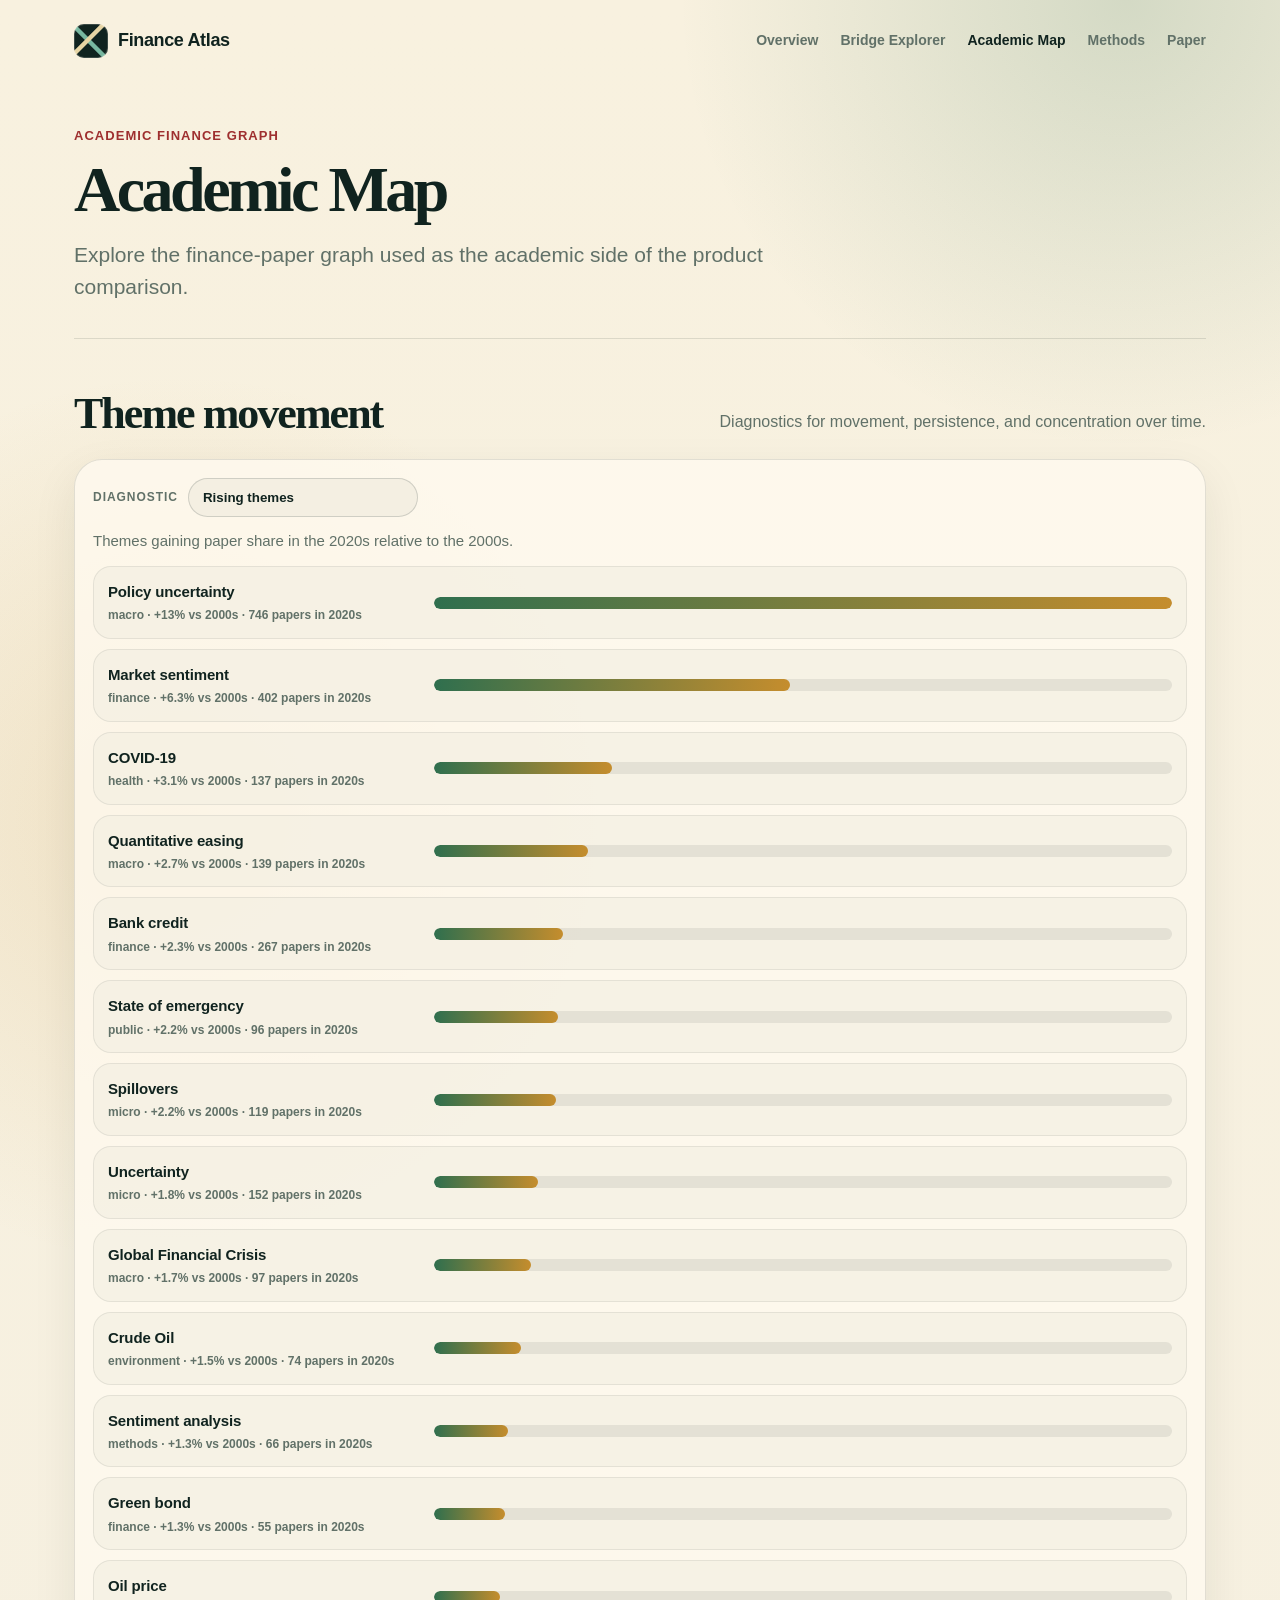
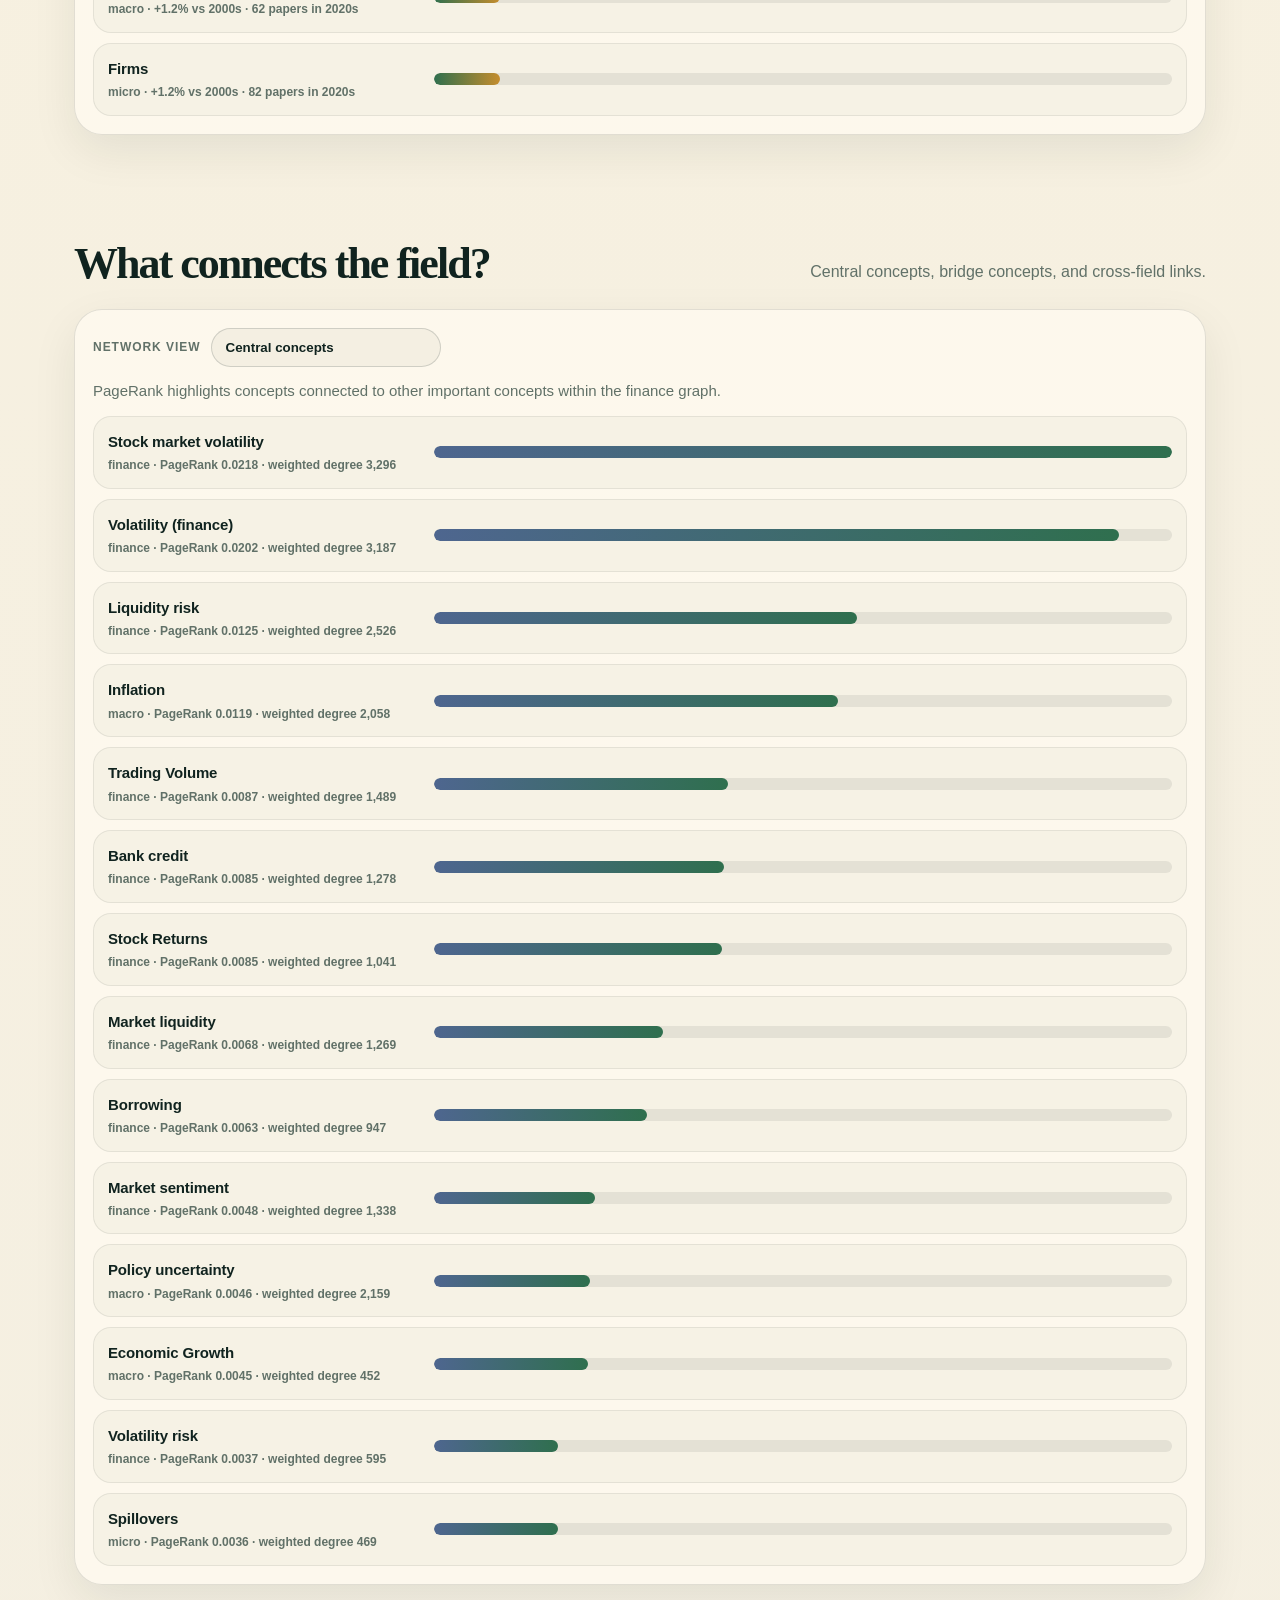
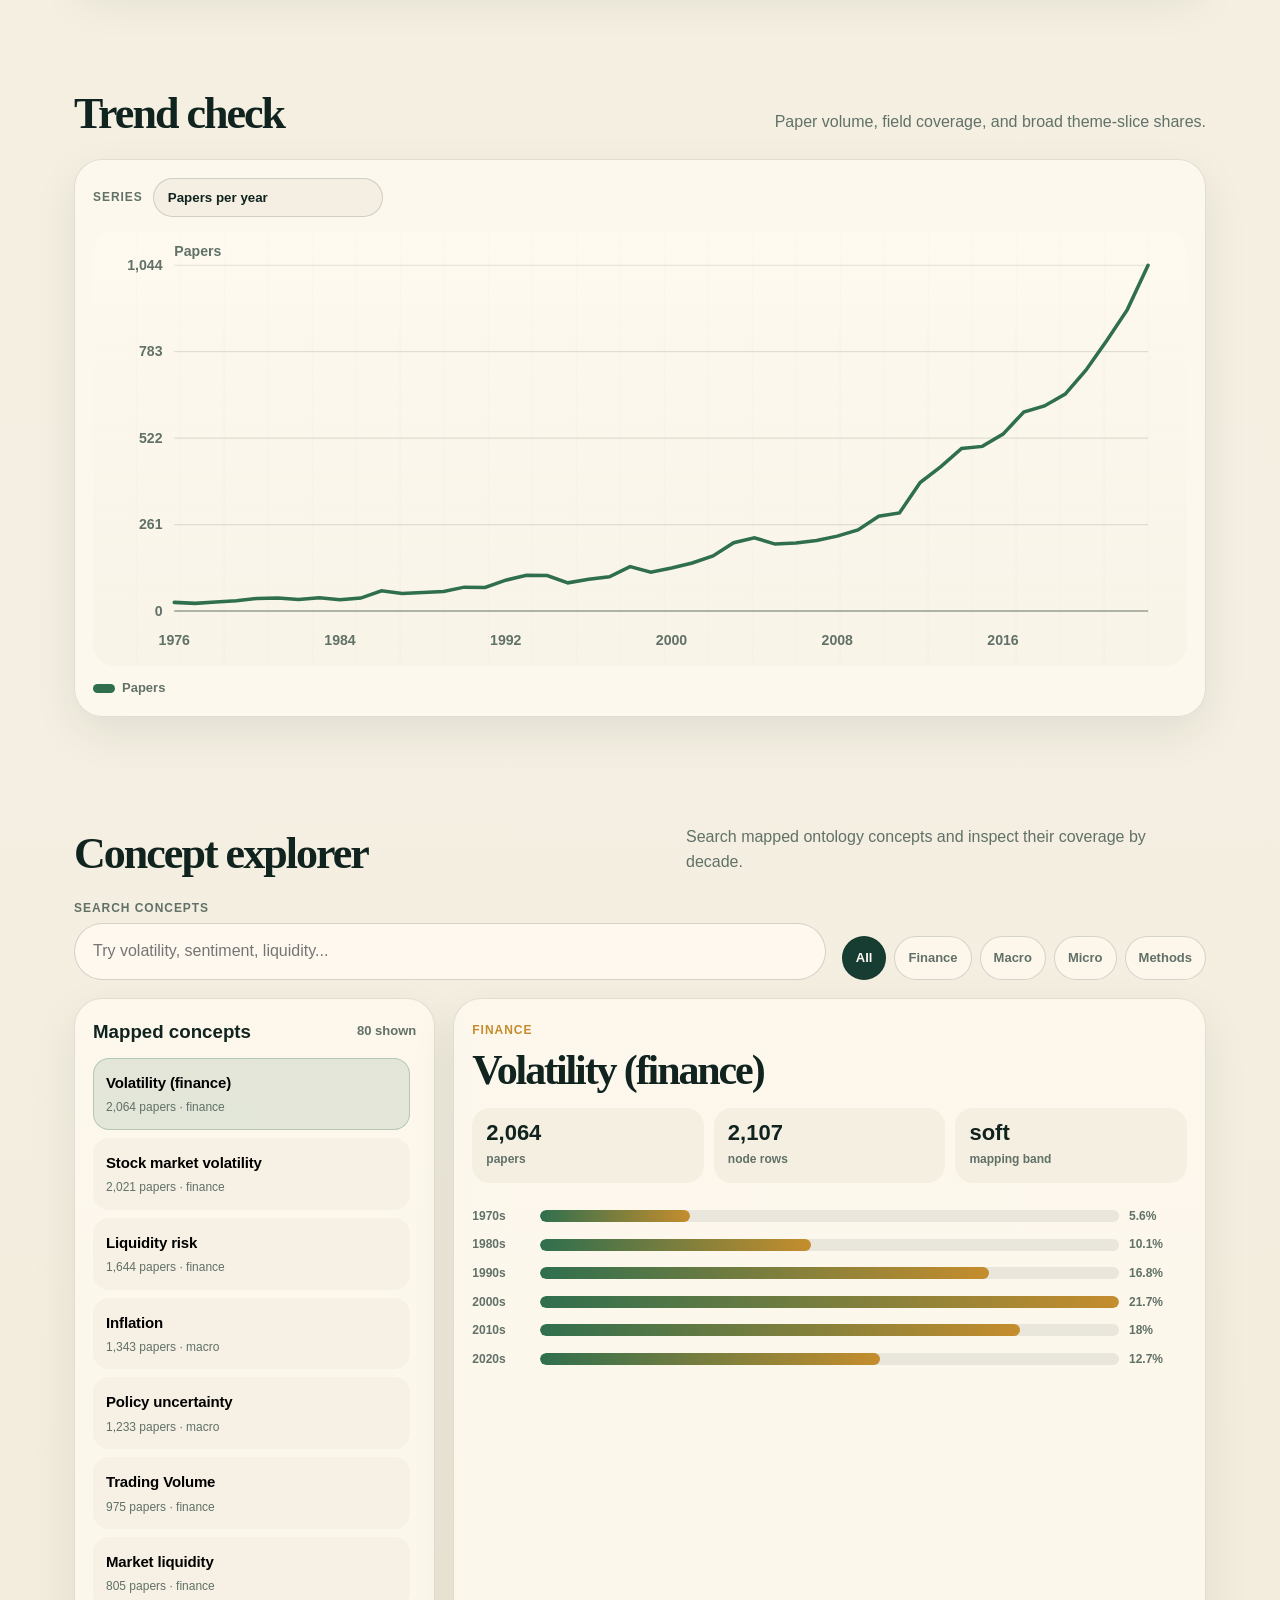
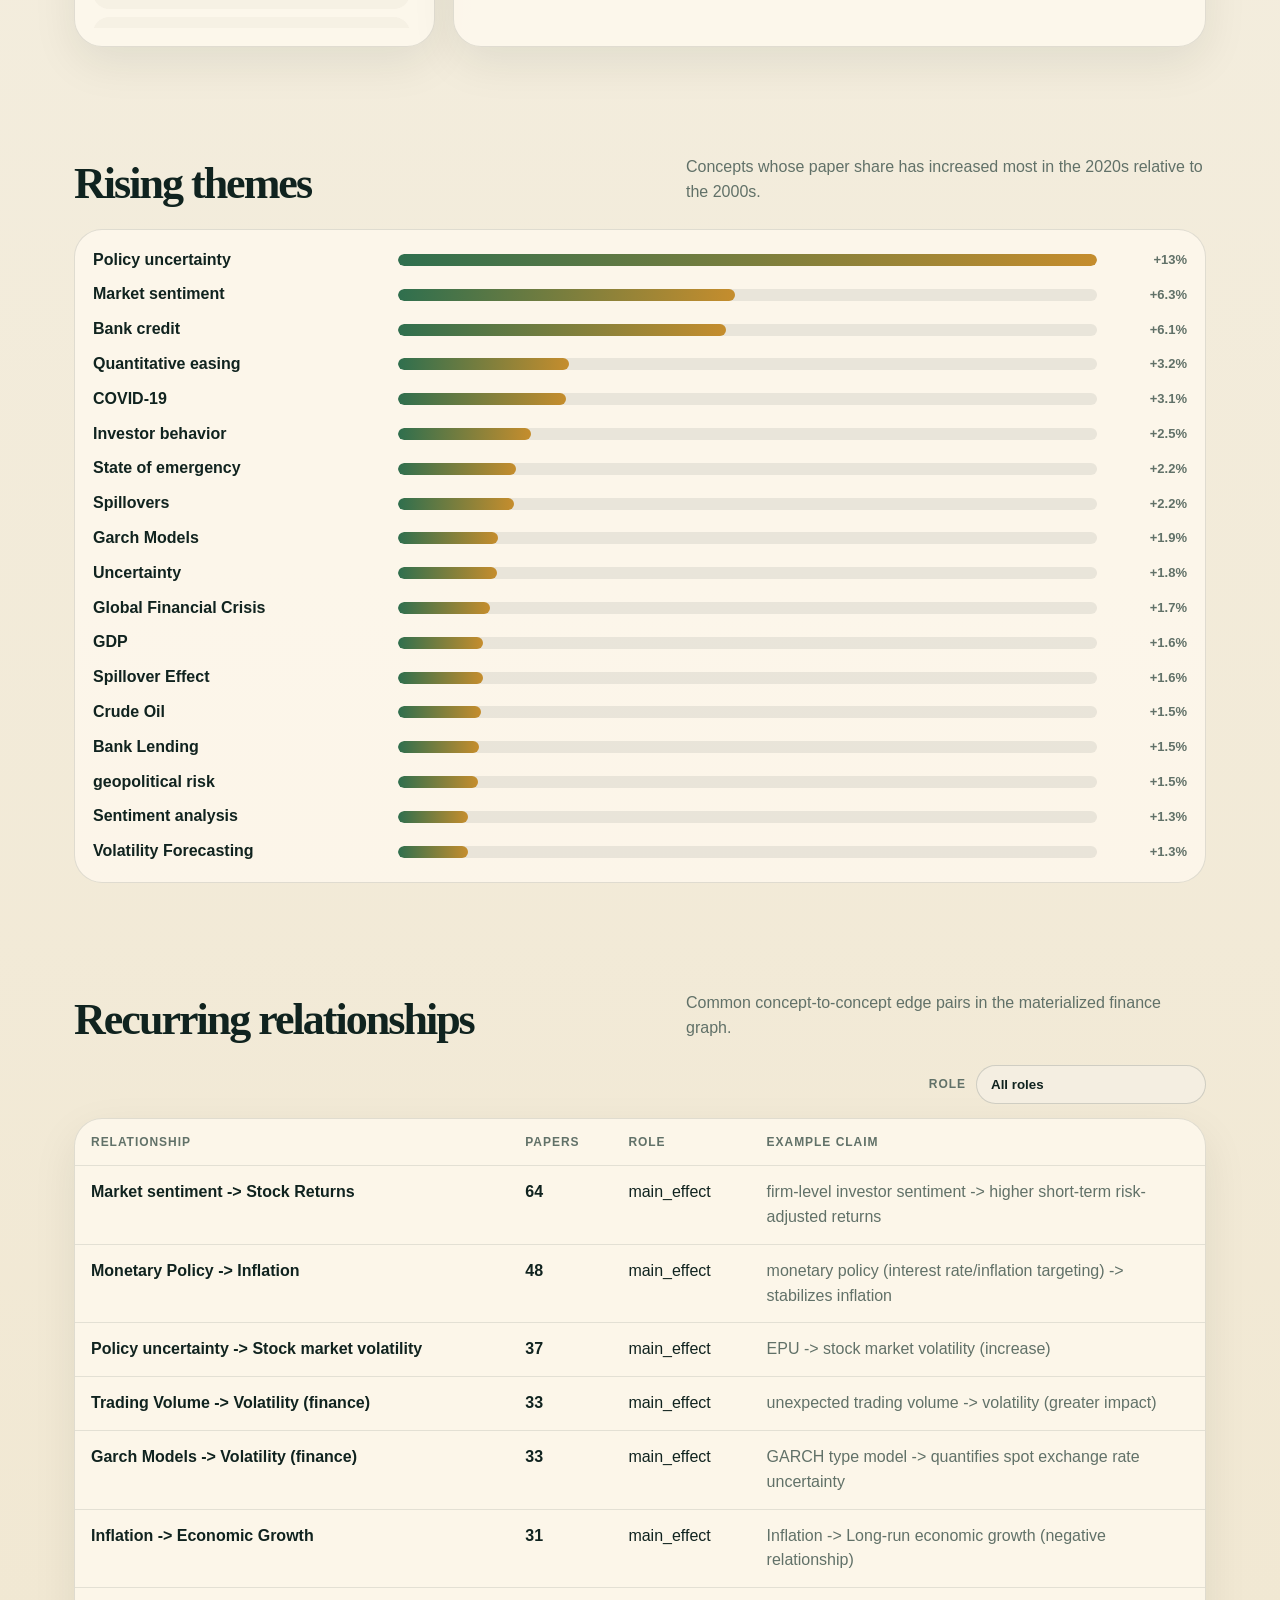
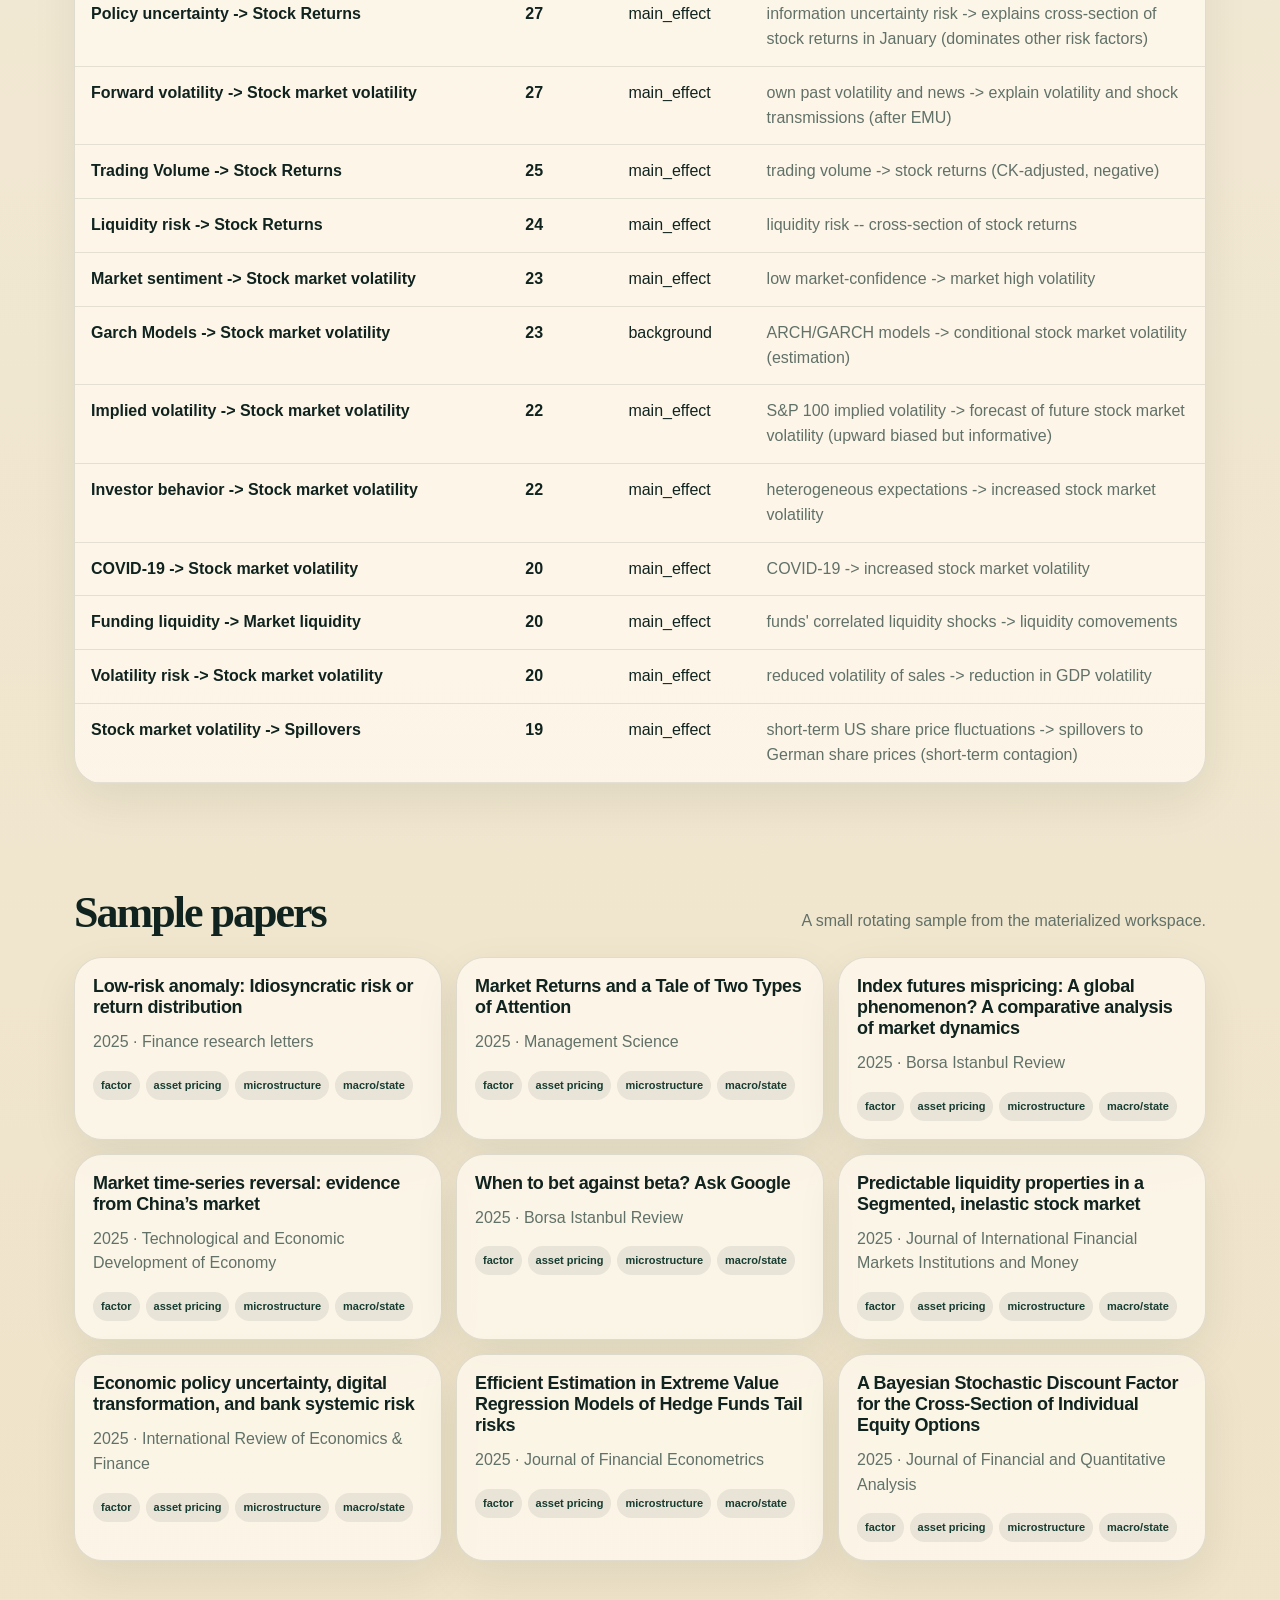
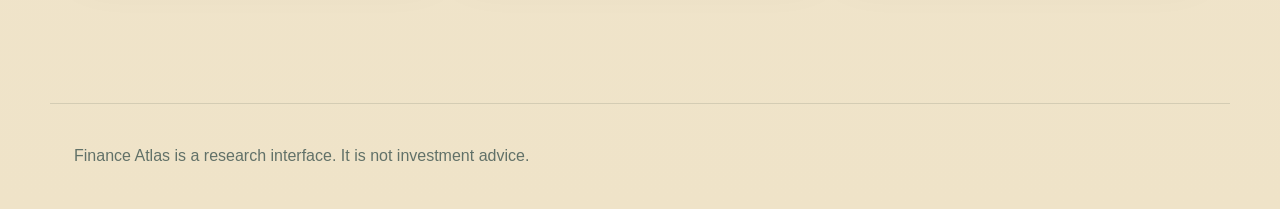
==== academic-map.html @ 6e68b905 "Split finance atlas into app pages" ====
<!doctype html>
<html lang="en">
  <head>
    <meta charset="utf-8" />
    <meta name="viewport" content="width=device-width, initial-scale=1" />
    <title>Academic Map — Finance Atlas</title>
    <meta name="description" content="Explore academic finance concepts, relationships, and time patterns." />
    <link rel="icon" href="assets/favicon.svg" type="image/svg+xml" />
    <link rel="stylesheet" href="styles.css" />
  </head>
  <body>
    <header class="site-header">
      <a class="brand" href="index.html" aria-label="Finance Atlas home">
        <span class="brand-mark" aria-hidden="true"></span>
        <span>Finance Atlas</span>
      </a>
      <nav class="top-nav" aria-label="Primary navigation">
        <a href="index.html">Overview</a>
        <a href="bridge.html">Bridge Explorer</a>
        <a class="active" href="academic-map.html">Academic Map</a>
        <a href="methods.html">Methods</a>
        <a href="paper.html">Paper</a>
      </nav>
    </header>

    <main>
      <section class="page-hero">
        <p class="draft-kicker">Academic finance graph</p>
        <h1>Academic Map</h1>
        <p>
          Explore the finance-paper graph used as the academic side of the product comparison.
        </p>
      </section>

      <section class="section" id="change" aria-labelledby="change-title">
        <div class="section-heading">
          <h2 id="change-title">Theme movement</h2>
          <p>Diagnostics for movement, persistence, and concentration over time.</p>
        </div>
        <div class="chart-card">
          <div class="chart-toolbar">
            <label for="change-view-select">Diagnostic</label>
            <select id="change-view-select">
              <option value="rising">Rising themes</option>
              <option value="falling">Fading themes</option>
              <option value="new_arrivals">New arrivals</option>
              <option value="persistent">Persistent themes</option>
              <option value="spiky">Spike-like attention</option>
            </select>
          </div>
          <div id="change-copy" class="diagnostic-copy"></div>
          <div id="change-list" class="diagnostic-list"></div>
        </div>
      </section>

      <section class="section" id="network" aria-labelledby="network-title">
        <div class="section-heading">
          <h2 id="network-title">What connects the field?</h2>
          <p>Central concepts, bridge concepts, and cross-field links.</p>
        </div>
        <div class="chart-card">
          <div class="chart-toolbar">
            <label for="network-view-select">Network view</label>
            <select id="network-view-select">
              <option value="central">Central concepts</option>
              <option value="centrality_change">Became central</option>
              <option value="centrality_fall">Lost centrality</option>
              <option value="trajectories">Centrality paths</option>
              <option value="communities">Communities</option>
              <option value="bridges">Bridge concepts</option>
              <option value="field_bridges">Cross-field links</option>
              <option value="decade">Central concepts by decade</option>
              <option value="global_core">Central in economics too</option>
              <option value="local_specialists">Finance-local specialists</option>
              <option value="credibility_audit">Map credibility audit</option>
            </select>
            <select id="network-decade-select" class="compact-select" aria-label="Choose decade">
              <option value="2020">2020s</option>
              <option value="2010">2010s</option>
              <option value="2000">2000s</option>
              <option value="1990">1990s</option>
              <option value="1980">1980s</option>
              <option value="1970">1970s</option>
            </select>
          </div>
          <div id="network-copy" class="diagnostic-copy"></div>
          <div id="network-list" class="diagnostic-list"></div>
        </div>
      </section>

      <section class="section" id="time" aria-labelledby="time-title">
        <div class="section-heading">
          <h2 id="time-title">Trend check</h2>
          <p>Paper volume, field coverage, and broad theme-slice shares.</p>
        </div>
        <div class="chart-card">
          <div class="chart-toolbar">
            <label for="time-view-select">Series</label>
            <select id="time-view-select">
              <option value="volume">Papers per year</option>
              <option value="fields">Field coverage by decade</option>
              <option value="slices">Theme-slice share by year</option>
            </select>
          </div>
          <div id="time-chart" class="time-chart" role="img" aria-label="Time series chart"></div>
          <div id="time-legend" class="time-legend"></div>
        </div>
      </section>

      <section class="section explorer" id="concepts" aria-labelledby="concepts-title">
        <div class="section-heading">
          <h2 id="concepts-title">Concept explorer</h2>
          <p>Search mapped ontology concepts and inspect their coverage by decade.</p>
        </div>
        <div class="toolbar">
          <label class="search-label" for="concept-search">Search concepts</label>
          <input id="concept-search" type="search" placeholder="Try volatility, sentiment, liquidity..." />
          <div class="chip-row" role="group" aria-label="Concept filters">
            <button class="chip active" data-field="all">All</button>
            <button class="chip" data-field="finance">Finance</button>
            <button class="chip" data-field="macro">Macro</button>
            <button class="chip" data-field="micro">Micro</button>
            <button class="chip" data-field="methods">Methods</button>
          </div>
        </div>
        <div class="split-view">
          <div class="list-panel">
            <div class="panel-title-row">
              <h3>Mapped concepts</h3>
              <span id="concept-count"></span>
            </div>
            <div class="concept-list" id="concept-list"></div>
          </div>
          <div class="detail-panel" id="concept-detail"></div>
        </div>
      </section>

      <section class="section" aria-labelledby="rising-title">
        <div class="section-heading">
          <h2 id="rising-title">Rising themes</h2>
          <p>Concepts whose paper share has increased most in the 2020s relative to the 2000s.</p>
        </div>
        <div class="bar-list" id="rising-list"></div>
      </section>

      <section class="section" id="relationships" aria-labelledby="relationships-title">
        <div class="section-heading">
          <h2 id="relationships-title">Recurring relationships</h2>
          <p>Common concept-to-concept edge pairs in the materialized finance graph.</p>
        </div>
        <div class="chart-toolbar relationship-toolbar">
          <label for="edge-role-select">Role</label>
          <select id="edge-role-select">
            <option value="all">All roles</option>
          </select>
        </div>
        <div class="edge-table-wrap">
          <table class="edge-table">
            <thead>
              <tr>
                <th>Relationship</th>
                <th>Papers</th>
                <th>Role</th>
                <th>Example claim</th>
              </tr>
            </thead>
            <tbody id="edge-table-body"></tbody>
          </table>
        </div>
      </section>

      <section class="section" id="papers" aria-labelledby="papers-title">
        <div class="section-heading">
          <h2 id="papers-title">Sample papers</h2>
          <p>A small rotating sample from the materialized workspace.</p>
        </div>
        <div class="paper-grid" id="paper-grid"></div>
      </section>
    </main>

    <footer class="site-footer">
      <p>Finance Atlas is a research interface. It is not investment advice.</p>
    </footer>
    <script src="app.js" type="module"></script>
  </body>
</html>
---- styles.css ----
:root {
  color-scheme: light;
  --ink: #10231f;
  --muted: #617168;
  --paper: #f4efe2;
  --paper-deep: #e7dcc3;
  --line: #d7cbae;
  --green: #2f6f4e;
  --green-dark: #173c31;
  --blue: #4e668f;
  --gold: #c58d2d;
  --cream: #fffaf0;
  --shadow: 0 22px 70px rgba(16, 35, 31, 0.13);
}

* {
  box-sizing: border-box;
}

html {
  scroll-behavior: smooth;
}

body {
  margin: 0;
  background:
    radial-gradient(circle at 14% 10%, rgba(197, 141, 45, 0.16), transparent 28rem),
    radial-gradient(circle at 88% 0%, rgba(47, 111, 78, 0.18), transparent 28rem),
    linear-gradient(180deg, #f8f1df 0%, #f4efe2 48%, #efe3c8 100%);
  color: var(--ink);
  font-family: "Avenir Next", "Gill Sans", "Trebuchet MS", sans-serif;
  line-height: 1.55;
}

a {
  color: inherit;
  text-decoration: none;
}

button,
input {
  font: inherit;
}

body.modal-open {
  overflow: hidden;
}

.site-header {
  align-items: center;
  display: flex;
  justify-content: space-between;
  margin: 0 auto;
  max-width: 1180px;
  padding: 24px 24px 10px;
}

.brand {
  align-items: center;
  display: inline-flex;
  font-size: 18px;
  font-weight: 800;
  gap: 10px;
  letter-spacing: -0.02em;
}

.brand-mark {
  background:
    linear-gradient(135deg, transparent 39%, #e6d4a3 40% 48%, transparent 49%),
    linear-gradient(45deg, transparent 42%, #77b7a0 43% 51%, transparent 52%),
    #10231f;
  border-radius: 10px;
  box-shadow: inset 0 0 0 1px rgba(255, 250, 240, 0.18);
  display: inline-block;
  height: 34px;
  width: 34px;
}

.top-nav {
  align-items: center;
  display: flex;
  gap: 22px;
  color: var(--muted);
  font-size: 14px;
  font-weight: 700;
}

.top-nav a:hover {
  color: var(--ink);
}

.top-nav a.active {
  color: var(--ink);
}

.term {
  border-bottom: 1px dotted rgba(23, 60, 49, 0.52);
  cursor: help;
  position: relative;
  text-decoration: none;
}

.term::after {
  background: #10231f;
  border: 1px solid rgba(255, 250, 240, 0.18);
  border-radius: 12px;
  box-shadow: 0 14px 35px rgba(16, 35, 31, 0.22);
  color: var(--cream);
  content: attr(data-tip);
  font-size: 12px;
  font-weight: 600;
  left: 0;
  letter-spacing: 0;
  line-height: 1.35;
  opacity: 0;
  padding: 10px 12px;
  pointer-events: none;
  position: absolute;
  text-transform: none;
  top: calc(100% + 8px);
  transform: translateY(-3px);
  transition: opacity 140ms ease, transform 140ms ease;
  width: min(280px, 72vw);
  z-index: 20;
}

.term:hover::after,
.term:focus::after {
  opacity: 1;
  transform: translateY(0);
}

main {
  margin: 0 auto;
  max-width: 1180px;
  padding: 0 24px 64px;
}

.hero {
  align-items: stretch;
  display: grid;
  gap: 34px;
  grid-template-columns: minmax(0, 1.04fr) minmax(360px, 0.72fr);
  padding: 58px 0 46px;
}

.compact-hero {
  padding-bottom: 34px;
}

.page-hero {
  border-bottom: 1px solid rgba(16, 35, 31, 0.12);
  padding: 58px 0 34px;
}

.page-hero h1 {
  font-family: "Iowan Old Style", "Palatino Linotype", Georgia, serif;
  font-size: clamp(38px, 5.2vw, 64px);
  letter-spacing: -0.055em;
  line-height: 0.95;
  margin: 0;
}

.page-hero p:not(.draft-kicker) {
  color: var(--muted);
  font-size: clamp(17px, 1.8vw, 21px);
  margin: 18px 0 0;
  max-width: 760px;
}

.hero-copy h1 {
  font-family: "Iowan Old Style", "Palatino Linotype", Georgia, serif;
  font-size: clamp(40px, 6.2vw, 76px);
  font-weight: 700;
  letter-spacing: -0.062em;
  line-height: 0.94;
  margin: 0;
  max-width: 680px;
}

.draft-kicker {
  color: #9e2f2f !important;
  font-size: 13px !important;
  font-weight: 900;
  letter-spacing: 0.08em;
  margin: 0 0 14px !important;
  text-transform: uppercase;
}

.hero-copy p {
  color: var(--muted);
  font-size: clamp(18px, 2vw, 22px);
  max-width: 720px;
}

.hero-actions {
  display: flex;
  flex-wrap: wrap;
  gap: 12px;
  margin-top: 30px;
}

.button {
  border-radius: 999px;
  display: inline-flex;
  font-weight: 800;
  justify-content: center;
  padding: 13px 18px;
}

.button.primary {
  background: var(--ink);
  color: var(--cream);
}

.button.secondary {
  border: 1px solid rgba(16, 35, 31, 0.2);
  color: var(--green-dark);
}

.hero-panel {
  background:
    linear-gradient(140deg, rgba(255, 250, 240, 0.82), rgba(231, 220, 195, 0.72)),
    repeating-linear-gradient(90deg, transparent 0 30px, rgba(16, 35, 31, 0.045) 31px 32px);
  border: 1px solid rgba(16, 35, 31, 0.13);
  border-radius: 34px;
  box-shadow: var(--shadow);
  overflow: hidden;
  padding: 26px;
  position: relative;
}

.signal-line {
  background:
    linear-gradient(90deg, transparent, rgba(47, 111, 78, 0.22), transparent),
    linear-gradient(135deg, transparent 22%, rgba(47, 111, 78, 0.9) 23% 25%, transparent 26% 38%, rgba(197, 141, 45, 0.9) 39% 41%, transparent 42%);
  border-radius: 22px;
  height: 180px;
  margin-bottom: 22px;
}

.metric-grid {
  display: grid;
  gap: 12px;
  grid-template-columns: repeat(2, minmax(0, 1fr));
}

.metric {
  background: rgba(255, 250, 240, 0.86);
  border: 1px solid rgba(16, 35, 31, 0.1);
  border-radius: 20px;
  padding: 18px;
}

.metric strong {
  display: block;
  font-family: "Iowan Old Style", "Palatino Linotype", Georgia, serif;
  font-size: 36px;
  letter-spacing: -0.045em;
  line-height: 1;
}

.metric span {
  color: var(--muted);
  display: block;
  font-size: 12px;
  font-weight: 800;
  margin-top: 8px;
  text-transform: uppercase;
}

.section {
  padding: 54px 0;
}

.orientation-strip {
  background: rgba(255, 250, 240, 0.7);
  border: 1px solid rgba(16, 35, 31, 0.12);
  border-radius: 28px;
  box-shadow: 0 16px 45px rgba(16, 35, 31, 0.06);
  display: grid;
  gap: 14px;
  grid-template-columns: repeat(3, minmax(0, 1fr));
  margin: 0 0 28px;
  padding: 18px;
}

.orientation-strip article {
  background: rgba(244, 239, 226, 0.62);
  border: 1px solid rgba(16, 35, 31, 0.08);
  border-radius: 20px;
  padding: 16px;
}

.orientation-strip strong {
  color: var(--green-dark);
  display: block;
  font-size: 12px;
  font-weight: 900;
  letter-spacing: 0.08em;
  margin-bottom: 8px;
  text-transform: uppercase;
}

.orientation-strip p {
  color: var(--muted);
  font-size: 14px;
  margin: 0;
}

.section-heading {
  align-items: end;
  display: flex;
  gap: 24px;
  justify-content: space-between;
  margin-bottom: 24px;
}

.section-heading h2 {
  font-family: "Iowan Old Style", "Palatino Linotype", Georgia, serif;
  font-size: clamp(30px, 4vw, 44px);
  letter-spacing: -0.045em;
  line-height: 0.95;
  margin: 0;
}

.section-heading p {
  color: var(--muted);
  margin: 0;
  max-width: 520px;
}

.overview-grid {
  display: grid;
  gap: 16px;
  grid-template-columns: repeat(3, minmax(0, 1fr));
}

.route-grid {
  display: grid;
  gap: 14px;
  grid-template-columns: repeat(4, minmax(0, 1fr));
}

.route-card {
  background: rgba(255, 250, 240, 0.74);
  border: 1px solid rgba(16, 35, 31, 0.12);
  border-radius: 24px;
  box-shadow: 0 14px 38px rgba(16, 35, 31, 0.06);
  min-height: 190px;
  padding: 22px;
  transition: transform 160ms ease, border-color 160ms ease, background 160ms ease;
}

.route-card:hover {
  background: rgba(255, 250, 240, 0.92);
  border-color: rgba(47, 111, 78, 0.28);
  transform: translateY(-2px);
}

.route-card span {
  color: var(--gold);
  font-size: 12px;
  font-weight: 900;
}

.route-card h3 {
  font-size: 24px;
  letter-spacing: -0.04em;
  line-height: 1.05;
  margin: 30px 0 10px;
}

.route-card p {
  color: var(--muted);
  margin: 0;
}

.primary-route {
  background: var(--ink);
  color: var(--cream);
}

.primary-route p {
  color: rgba(255, 250, 240, 0.76);
}

.status-strip {
  display: flex;
  flex-wrap: wrap;
  gap: 10px;
  margin: -4px 0 18px;
}

.status-pill {
  border-radius: 999px;
  font-size: 12px;
  font-weight: 900;
  padding: 8px 11px;
  text-transform: uppercase;
}

.status-pill.todo,
.draft-callout.todo {
  background: rgba(190, 35, 35, 0.09);
  border: 1px solid rgba(190, 35, 35, 0.28);
  color: #8d1f1f;
}

.status-pill.provisional,
.draft-callout.provisional {
  background: rgba(92, 58, 150, 0.09);
  border: 1px solid rgba(92, 58, 150, 0.28);
  color: #4d3181;
}

.status-pill.stable,
.draft-callout.stable {
  background: rgba(47, 111, 78, 0.1);
  border: 1px solid rgba(47, 111, 78, 0.22);
  color: var(--green-dark);
}

.bridge-grid {
  display: grid;
  gap: 14px;
  grid-template-columns: repeat(3, minmax(0, 1fr));
}

.draft-callout {
  border-radius: 24px;
  padding: 20px;
}

.draft-callout strong {
  display: block;
  font-size: 13px;
  letter-spacing: 0.06em;
  margin-bottom: 10px;
  text-transform: uppercase;
}

.draft-callout p {
  color: inherit;
  margin: 0;
}

.bridge-shell {
  display: grid;
  gap: 18px;
  padding: 18px;
}

.bridge-tab-grid {
  display: grid;
  gap: 12px;
}

.bridge-tab-grid details {
  background: rgba(255, 250, 240, 0.66);
  border: 1px solid rgba(16, 35, 31, 0.1);
  border-radius: 20px;
  overflow: hidden;
}

.bridge-tab-grid summary {
  color: var(--green-dark);
  cursor: pointer;
  font-size: 12px;
  font-weight: 900;
  letter-spacing: 0.08em;
  list-style: none;
  padding: 14px 18px;
  text-transform: uppercase;
}

.bridge-tab-grid summary::-webkit-details-marker {
  display: none;
}

.bridge-tab-grid details > :not(summary) {
  margin: 0 14px 14px;
}

.bridge-controls {
  align-items: center;
  display: flex;
  flex-wrap: wrap;
  gap: 14px;
}

.bridge-controls > div {
  display: grid;
  gap: 7px;
}

.bridge-controls label {
  color: var(--muted);
  font-size: 12px;
  font-weight: 900;
  letter-spacing: 0.08em;
  text-transform: uppercase;
}

.bridge-controls select {
  appearance: none;
  background: rgba(244, 239, 226, 0.95);
  border: 1px solid rgba(16, 35, 31, 0.16);
  border-radius: 999px;
  color: var(--ink);
  cursor: pointer;
  font-weight: 800;
  min-width: 330px;
  padding: 12px 38px 12px 15px;
}

#bridge-type-select {
  min-width: 220px;
}

.bridge-overview {
  display: grid;
  gap: 12px;
  grid-template-columns: repeat(4, minmax(0, 1fr));
}

.bridge-overview .metric {
  background: rgba(244, 239, 226, 0.84);
}

.bridge-overview .metric strong {
  font-size: 30px;
}

.bridge-label-guide {
  display: grid;
  gap: 10px;
  grid-template-columns: repeat(5, minmax(0, 1fr));
}

.bridge-definition {
  background: rgba(244, 239, 226, 0.78);
  border: 1px solid rgba(16, 35, 31, 0.09);
  border-radius: 18px;
  padding: 13px;
}

.bridge-definition strong {
  display: block;
  font-size: 12px;
  font-weight: 900;
  letter-spacing: 0.04em;
  margin-bottom: 6px;
  text-transform: uppercase;
}

.bridge-definition p {
  color: var(--muted);
  font-size: 12px;
  margin: 0;
}

.bridge-definition.same_strategy {
  border-color: rgba(47, 111, 78, 0.22);
}

.bridge-definition.same_mechanism {
  border-color: rgba(78, 102, 143, 0.22);
}

.bridge-definition.shared_motif {
  border-color: rgba(197, 141, 45, 0.28);
}

.bridge-definition.concept_only,
.bridge-definition.no_bridge {
  border-color: rgba(158, 47, 47, 0.2);
}

.bridge-detail {
  background:
    linear-gradient(135deg, rgba(244, 239, 226, 0.92), rgba(255, 250, 240, 0.78)),
    repeating-linear-gradient(90deg, transparent 0 38px, rgba(16, 35, 31, 0.025) 39px 40px);
  border: 1px solid rgba(16, 35, 31, 0.1);
  border-radius: 24px;
  display: grid;
  gap: 24px;
  grid-template-columns: minmax(0, 0.9fr) minmax(320px, 1.1fr);
  padding: 22px;
}

.bridge-main h3 {
  font-family: "Iowan Old Style", "Palatino Linotype", Georgia, serif;
  font-size: clamp(30px, 4vw, 46px);
  letter-spacing: -0.05em;
  line-height: 0.97;
  margin: 8px 0 16px;
}

.bridge-main p,
.bridge-side p {
  color: var(--muted);
  margin: 0;
}

.bridge-stat-row {
  display: grid;
  gap: 10px;
  grid-template-columns: repeat(2, minmax(0, 1fr));
  margin-top: 24px;
}

.bridge-stat-row div {
  background: rgba(255, 250, 240, 0.72);
  border: 1px solid rgba(16, 35, 31, 0.09);
  border-radius: 18px;
  padding: 14px;
}

.bridge-stat-row strong {
  display: block;
  font-size: 24px;
  line-height: 1;
}

.bridge-stat-row span {
  color: var(--muted);
  display: block;
  font-size: 12px;
  font-weight: 800;
  margin-top: 7px;
  text-transform: uppercase;
}

.bridge-side {
  display: grid;
  gap: 16px;
}

.bridge-side > div {
  background: rgba(255, 250, 240, 0.65);
  border: 1px solid rgba(16, 35, 31, 0.08);
  border-radius: 18px;
  padding: 14px;
}

.bridge-side strong,
.bridge-examples strong {
  color: var(--green-dark);
  display: block;
  font-size: 12px;
  font-weight: 900;
  letter-spacing: 0.08em;
  margin-bottom: 9px;
  text-transform: uppercase;
}

.signature-list {
  display: flex;
  flex-wrap: wrap;
  gap: 7px;
}

.signature-pill {
  background: rgba(47, 111, 78, 0.1);
  border: 1px solid rgba(47, 111, 78, 0.17);
  border-radius: 999px;
  color: var(--green-dark);
  display: inline-flex;
  font-size: 12px;
  font-weight: 850;
  padding: 6px 9px;
}

.bridge-bars {
  display: grid;
  gap: 9px;
}

.bridge-bar-row {
  align-items: center;
  display: grid;
  gap: 10px;
  grid-template-columns: 126px 1fr 28px;
}

.bridge-bar-row span,
.bridge-bar-row b {
  color: var(--muted);
  font-size: 12px;
  font-weight: 900;
}

.bridge-fill-same_strategy {
  background: linear-gradient(90deg, #2f6f4e, #77b7a0);
}

.bridge-fill-same_mechanism {
  background: linear-gradient(90deg, #4e668f, #77b7a0);
}

.bridge-fill-shared_motif {
  background: linear-gradient(90deg, #c58d2d, #e1b766);
}

.bridge-fill-concept_only {
  background: linear-gradient(90deg, #8a5a44, #c28a67);
}

.bridge-fill-no_bridge {
  background: linear-gradient(90deg, #9e2f2f, #cf7777);
}

.bridge-examples p {
  border-top: 1px solid rgba(16, 35, 31, 0.08);
  font-size: 13px;
  padding-top: 9px;
}

.bridge-examples span {
  color: var(--green-dark);
  font-weight: 900;
}

.bridge-table-wrap {
  overflow: auto;
}

.bridge-table {
  border-collapse: collapse;
  min-width: 1080px;
  width: 100%;
}

.bridge-table th,
.bridge-table td {
  border-bottom: 1px solid rgba(16, 35, 31, 0.1);
  padding: 14px 12px;
  text-align: left;
  vertical-align: top;
}

.bridge-table th {
  color: var(--muted);
  font-size: 12px;
  letter-spacing: 0.08em;
  text-transform: uppercase;
}

.bridge-table td {
  color: var(--muted);
  font-size: 13px;
}

.bridge-table td:first-child {
  color: var(--ink);
  min-width: 210px;
}

.bridge-table tr[data-open-family] {
  cursor: pointer;
}

.bridge-table tr[data-open-family]:hover {
  background: rgba(47, 111, 78, 0.06);
}

.family-open-button {
  background: none;
  border: 0;
  color: inherit;
  cursor: pointer;
  display: grid;
  gap: 4px;
  padding: 0;
  text-align: left;
}

.bridge-table td:first-child span,
.family-open-button span {
  color: var(--muted);
  display: block;
  font-size: 12px;
  font-weight: 800;
  margin-top: 4px;
}

.bridge-badge {
  border-radius: 999px;
  display: inline-flex;
  font-size: 11px;
  font-weight: 900;
  padding: 6px 9px;
  white-space: nowrap;
}

.bridge-badge.same_strategy {
  background: rgba(47, 111, 78, 0.13);
  color: var(--green-dark);
}

.bridge-badge.same_mechanism {
  background: rgba(78, 102, 143, 0.13);
  color: #33476d;
}

.bridge-badge.shared_motif {
  background: rgba(197, 141, 45, 0.18);
  color: #765018;
}

.bridge-badge.concept_only,
.bridge-badge.no_bridge {
  background: rgba(158, 47, 47, 0.1);
  color: #8d1f1f;
}

.example-grid {
  display: grid;
  gap: 14px;
  grid-template-columns: repeat(auto-fit, minmax(280px, 1fr));
}

.example-card {
  appearance: none;
  background: rgba(255, 250, 240, 0.78);
  border: 1px solid rgba(16, 35, 31, 0.12);
  border-radius: 24px;
  box-shadow: 0 16px 45px rgba(16, 35, 31, 0.06);
  color: inherit;
  cursor: pointer;
  display: grid;
  gap: 15px;
  padding: 18px;
  text-align: left;
  transition:
    border-color 160ms ease,
    box-shadow 160ms ease,
    transform 160ms ease;
}

.example-card:hover {
  box-shadow: 0 20px 55px rgba(16, 35, 31, 0.11);
  transform: translateY(-2px);
}

.example-card.same_strategy {
  border-color: rgba(47, 111, 78, 0.22);
}

.example-card.same_mechanism {
  border-color: rgba(78, 102, 143, 0.22);
}

.example-card.no_bridge {
  border-color: rgba(158, 47, 47, 0.22);
}

.example-topline {
  align-items: center;
  display: flex;
  justify-content: space-between;
  gap: 10px;
}

.example-topline span {
  color: var(--muted);
  font-size: 11px;
  font-weight: 900;
  text-transform: uppercase;
}

.example-card h3 {
  font-family: "Iowan Old Style", "Palatino Linotype", Georgia, serif;
  font-size: 25px;
  letter-spacing: -0.045em;
  line-height: 1;
  margin: 0;
}

.example-card p {
  color: var(--muted);
  font-size: 14px;
  margin: 0;
}

.example-object {
  border-top: 1px solid rgba(16, 35, 31, 0.09);
  padding-top: 12px;
}

.example-object strong {
  color: var(--green-dark);
  display: block;
  font-size: 11px;
  font-weight: 900;
  letter-spacing: 0.08em;
  margin-bottom: 8px;
  text-transform: uppercase;
}

.example-object span {
  color: var(--gold);
  display: block;
  font-size: 12px;
  font-weight: 900;
  margin-top: 7px;
}

.method-flow,
.paper-note-grid {
  display: grid;
  gap: 14px;
  grid-template-columns: repeat(4, minmax(0, 1fr));
}

.paper-note-grid {
  grid-template-columns: repeat(3, minmax(0, 1fr));
}

.method-flow article,
.paper-note-grid article {
  background: rgba(255, 250, 240, 0.76);
  border: 1px solid rgba(16, 35, 31, 0.12);
  border-radius: 24px;
  box-shadow: 0 16px 45px rgba(16, 35, 31, 0.06);
  padding: 20px;
}

.method-flow span,
.paper-note-grid strong {
  color: var(--gold);
  display: block;
  font-size: 12px;
  font-weight: 900;
  letter-spacing: 0.08em;
  margin-bottom: 16px;
  text-transform: uppercase;
}

.method-flow h3 {
  font-size: 21px;
  letter-spacing: -0.03em;
  line-height: 1.06;
  margin: 0 0 11px;
}

.method-flow p,
.paper-note-grid p {
  color: var(--muted);
  margin: 0;
}

.method-placeholder {
  background: rgba(190, 35, 35, 0.07) !important;
  border-color: rgba(190, 35, 35, 0.22) !important;
}

.provenance-panel {
  background: rgba(255, 250, 240, 0.7);
  border: 1px solid rgba(16, 35, 31, 0.12);
  border-radius: 24px;
  display: grid;
  gap: 14px;
  grid-template-columns: minmax(220px, 0.8fr) minmax(260px, 1fr) minmax(220px, 0.7fr);
  margin-top: 16px;
  padding: 18px;
}

.provenance-panel strong {
  color: var(--green-dark);
  display: block;
  font-size: 12px;
  font-weight: 900;
  letter-spacing: 0.08em;
  margin-bottom: 7px;
  text-transform: uppercase;
}

.provenance-panel p {
  color: var(--muted);
  font-size: 13px;
  margin: 0 0 4px;
  overflow-wrap: anywhere;
}

.readout-grid {
  display: grid;
  gap: 14px;
  grid-template-columns: repeat(4, minmax(0, 1fr));
}

.readout-card {
  background: rgba(255, 250, 240, 0.76);
  border: 1px solid rgba(16, 35, 31, 0.12);
  border-radius: 24px;
  box-shadow: 0 16px 45px rgba(16, 35, 31, 0.06);
  padding: 18px;
}

.readout-card.same_strategy {
  border-color: rgba(47, 111, 78, 0.22);
}

.readout-card.same_mechanism {
  border-color: rgba(78, 102, 143, 0.22);
}

.readout-card.shared_motif {
  border-color: rgba(197, 141, 45, 0.28);
}

.readout-card.concept_only {
  border-color: rgba(158, 47, 47, 0.2);
}

.readout-card p {
  color: var(--muted);
  margin: 16px 0 12px;
}

.readout-card strong {
  color: var(--green-dark);
  display: block;
  font-size: 13px;
  line-height: 1.35;
}

.readout-family-list {
  display: flex;
  flex-wrap: wrap;
  gap: 7px;
  margin-top: 18px;
}

.readout-family-list span {
  background: rgba(16, 35, 31, 0.07);
  border: 1px solid rgba(16, 35, 31, 0.08);
  border-radius: 999px;
  color: var(--muted);
  font-size: 11px;
  font-weight: 900;
  padding: 5px 8px;
}

.typology-table-wrap {
  background: rgba(255, 250, 240, 0.72);
  border: 1px solid rgba(16, 35, 31, 0.12);
  border-radius: 28px;
  box-shadow: 0 16px 45px rgba(16, 35, 31, 0.06);
  overflow: auto;
  padding: 10px;
}

.typology-table {
  border-collapse: collapse;
  min-width: 1120px;
  width: 100%;
}

.typology-table th,
.typology-table td {
  border-bottom: 1px solid rgba(16, 35, 31, 0.1);
  padding: 14px 12px;
  text-align: left;
  vertical-align: top;
}

.typology-table th {
  color: var(--muted);
  font-size: 12px;
  letter-spacing: 0.08em;
  text-transform: uppercase;
}

.typology-table td {
  color: var(--muted);
  font-size: 13px;
}

.typology-table td:first-child {
  color: var(--ink);
  min-width: 190px;
}

.typology-table tr[data-open-family] {
  cursor: pointer;
}

.typology-table tr[data-open-family]:hover {
  background: rgba(47, 111, 78, 0.06);
}

.typology-audit {
  color: var(--green-dark);
  display: block;
  font-size: 11px;
  font-weight: 900;
  letter-spacing: 0.04em;
  margin-top: 8px;
  text-transform: uppercase;
}

.data-panel {
  background: rgba(255, 250, 240, 0.72);
  border: 1px solid rgba(16, 35, 31, 0.12);
  border-radius: 28px;
  display: grid;
  gap: 14px;
  grid-template-columns: 0.8fr 1.25fr 0.9fr;
  padding: 18px;
}

.data-panel article {
  background: rgba(244, 239, 226, 0.66);
  border: 1px solid rgba(16, 35, 31, 0.08);
  border-radius: 20px;
  padding: 16px;
}

.data-panel strong {
  color: var(--green-dark);
  display: block;
  font-size: 12px;
  font-weight: 900;
  letter-spacing: 0.08em;
  margin-bottom: 9px;
  text-transform: uppercase;
}

.data-panel p {
  color: var(--muted);
  font-size: 13px;
  margin: 0 0 6px;
  overflow-wrap: anywhere;
}

.data-panel a {
  color: var(--green-dark);
  display: inline-flex;
  font-weight: 900;
  margin-top: 8px;
  text-decoration: underline;
  text-underline-offset: 3px;
}

.family-modal[hidden] {
  display: none;
}

.family-modal {
  inset: 0;
  position: fixed;
  z-index: 50;
}

.family-modal-backdrop {
  background: rgba(16, 35, 31, 0.38);
  inset: 0;
  position: absolute;
}

.family-modal-panel {
  background:
    linear-gradient(135deg, rgba(255, 250, 240, 0.98), rgba(244, 239, 226, 0.98)),
    repeating-linear-gradient(90deg, transparent 0 40px, rgba(16, 35, 31, 0.025) 41px 42px);
  border: 1px solid rgba(16, 35, 31, 0.16);
  border-radius: 30px;
  box-shadow: 0 32px 90px rgba(16, 35, 31, 0.28);
  left: 50%;
  max-height: min(86vh, 920px);
  max-width: 1040px;
  overflow: auto;
  padding: 24px;
  position: absolute;
  top: 50%;
  transform: translate(-50%, -50%);
  width: calc(100vw - 44px);
}

.modal-close {
  background: rgba(16, 35, 31, 0.08);
  border: 1px solid rgba(16, 35, 31, 0.12);
  border-radius: 999px;
  color: var(--green-dark);
  cursor: pointer;
  font-size: 12px;
  font-weight: 900;
  padding: 9px 12px;
  position: sticky;
  top: 0;
  z-index: 2;
}

.modal-heading {
  align-items: start;
  display: flex;
  gap: 18px;
  justify-content: space-between;
  margin: 18px 0 22px;
}

.modal-heading h2 {
  font-family: "Iowan Old Style", "Palatino Linotype", Georgia, serif;
  font-size: clamp(34px, 5vw, 58px);
  letter-spacing: -0.055em;
  line-height: 0.94;
  margin: 8px 0 0;
}

.modal-summary-pill {
  background: rgba(255, 250, 240, 0.78);
  border: 1px solid rgba(16, 35, 31, 0.1);
  border-radius: 20px;
  min-width: 160px;
  padding: 16px;
}

.modal-summary-pill strong {
  display: block;
  font-size: 30px;
  line-height: 1;
}

.modal-summary-pill span {
  color: var(--muted);
  display: block;
  font-size: 11px;
  font-weight: 900;
  margin-top: 7px;
  text-transform: uppercase;
}

.modal-grid {
  display: grid;
  gap: 14px;
  grid-template-columns: repeat(2, minmax(0, 1fr));
}

.modal-block {
  background: rgba(255, 250, 240, 0.72);
  border: 1px solid rgba(16, 35, 31, 0.1);
  border-radius: 20px;
  padding: 16px;
}

.modal-wide,
.modal-full {
  grid-column: 1 / -1;
}

.modal-block > strong {
  color: var(--green-dark);
  display: block;
  font-size: 12px;
  font-weight: 900;
  letter-spacing: 0.08em;
  margin-bottom: 10px;
  text-transform: uppercase;
}

.modal-block p {
  color: var(--muted);
  margin: 0 0 8px;
}

.audit-status {
  background: rgba(47, 111, 78, 0.08);
  border: 1px solid rgba(47, 111, 78, 0.14);
  border-radius: 16px;
  margin-bottom: 12px;
  padding: 12px;
}

.audit-status b {
  color: var(--green-dark);
  display: block;
  font-size: 13px;
  margin-bottom: 5px;
}

.audit-columns {
  display: grid;
  gap: 12px;
  grid-template-columns: repeat(2, minmax(0, 1fr));
}

.audit-columns strong {
  color: var(--ink);
  display: block;
  font-size: 13px;
  margin-bottom: 8px;
}

.audit-columns ul {
  display: grid;
  gap: 8px;
  list-style: none;
  margin: 0;
  padding: 0;
}

.audit-columns li {
  background: rgba(244, 239, 226, 0.72);
  border-radius: 14px;
  color: var(--muted);
  font-size: 12px;
  line-height: 1.35;
  padding: 10px;
}

.audit-columns li span,
.audit-columns li small {
  color: var(--gold);
  display: block;
  font-size: 11px;
  font-weight: 900;
  margin-bottom: 4px;
  text-transform: uppercase;
}

.modal-stats {
  display: grid;
  gap: 10px;
  grid-template-columns: repeat(3, minmax(0, 1fr));
}

.modal-stats div {
  background: rgba(244, 239, 226, 0.7);
  border-radius: 15px;
  padding: 12px;
}

.modal-stats b {
  display: block;
  font-size: 24px;
  line-height: 1;
}

.modal-stats span {
  color: var(--muted);
  display: block;
  font-size: 11px;
  font-weight: 900;
  margin-top: 6px;
  text-transform: uppercase;
}

.modal-matches {
  display: grid;
  gap: 10px;
  grid-template-columns: repeat(3, minmax(0, 1fr));
}

.modal-match {
  background: rgba(244, 239, 226, 0.66);
  border: 1px solid rgba(16, 35, 31, 0.08);
  border-radius: 16px;
  padding: 13px;
}

.modal-match b {
  display: block;
  font-size: 14px;
  line-height: 1.2;
}

.modal-match p {
  font-size: 12px;
  margin: 8px 0;
}

.modal-match span {
  color: var(--gold);
  display: block;
  font-size: 12px;
  font-weight: 900;
}

.text-link {
  color: var(--green-dark);
  display: inline-flex;
  font-weight: 900;
  margin-top: 14px;
  text-decoration: underline;
  text-underline-offset: 3px;
}

.story-card,
.list-panel,
.detail-panel,
.edge-table-wrap,
.bridge-shell,
.paper-card {
  background: rgba(255, 250, 240, 0.76);
  border: 1px solid rgba(16, 35, 31, 0.12);
  border-radius: 28px;
  box-shadow: 0 16px 45px rgba(16, 35, 31, 0.08);
}

.story-card {
  padding: 24px;
}

.card-number {
  color: var(--gold);
  display: block;
  font-size: 13px;
  font-weight: 900;
  margin-bottom: 34px;
}

.story-card h3 {
  font-size: 22px;
  letter-spacing: -0.03em;
  line-height: 1.06;
  margin: 0 0 12px;
}

.story-card p {
  color: var(--muted);
  margin: 0;
}

.chart-card {
  background: rgba(255, 250, 240, 0.78);
  border: 1px solid rgba(16, 35, 31, 0.12);
  border-radius: 28px;
  box-shadow: 0 16px 45px rgba(16, 35, 31, 0.08);
  padding: 18px;
}

.chart-toolbar {
  align-items: center;
  display: flex;
  flex-wrap: wrap;
  gap: 10px;
  margin-bottom: 14px;
}

.chart-toolbar label {
  color: var(--muted);
  font-size: 12px;
  font-weight: 900;
  letter-spacing: 0.08em;
  text-transform: uppercase;
}

.chart-toolbar select {
  appearance: none;
  background: rgba(244, 239, 226, 0.95);
  border: 1px solid rgba(16, 35, 31, 0.16);
  border-radius: 999px;
  color: var(--ink);
  cursor: pointer;
  font-weight: 800;
  min-width: 230px;
  padding: 11px 36px 11px 14px;
}

.chart-toolbar .compact-select {
  min-width: 120px;
}

.chart-toolbar .compact-select[hidden] {
  display: none;
}

.diagnostic-copy {
  color: var(--muted);
  font-size: 15px;
  margin: -2px 0 14px;
}

.diagnostic-list {
  display: grid;
  gap: 10px;
}

.diagnostic-row {
  align-items: center;
  background: rgba(244, 239, 226, 0.76);
  border: 1px solid rgba(16, 35, 31, 0.08);
  border-radius: 18px;
  display: grid;
  gap: 16px;
  grid-template-columns: minmax(260px, 0.42fr) 1fr;
  padding: 13px 14px;
}

.diagnostic-row strong {
  display: block;
  font-size: 15px;
  letter-spacing: -0.01em;
}

.diagnostic-row span {
  color: var(--muted);
  display: block;
  font-size: 12px;
  font-weight: 800;
  margin-top: 3px;
}

.empty-note {
  color: var(--muted);
  font-weight: 800;
  margin: 8px;
}

.audit-line {
  align-items: center;
  display: flex;
  flex-wrap: wrap;
  gap: 8px;
  margin-top: 8px;
}

.audit-badge {
  border-radius: 999px;
  display: inline-flex;
  font-size: 11px;
  font-weight: 900;
  padding: 4px 8px;
}

.audit-badge.high {
  background: rgba(47, 111, 78, 0.14);
  color: var(--green-dark);
}

.audit-badge.medium {
  background: rgba(197, 141, 45, 0.18);
  color: #765018;
}

.audit-badge.low_or_audit_first {
  background: rgba(138, 90, 68, 0.16);
  color: #6d3f30;
}

.community-row {
  grid-template-columns: minmax(360px, 0.58fr) 1fr;
}

.trajectory-row {
  grid-template-columns: minmax(260px, 0.5fr) 190px;
}

.mini-tags {
  display: flex;
  flex-wrap: wrap;
  gap: 6px;
  margin-top: 9px;
}

.mini-tag {
  background: rgba(47, 111, 78, 0.1);
  border: 1px solid rgba(47, 111, 78, 0.16);
  border-radius: 999px;
  color: var(--green-dark) !important;
  display: inline-flex !important;
  font-size: 11px !important;
  margin: 0 !important;
  padding: 3px 7px;
}

.sparkline {
  align-self: center;
  display: block;
  justify-self: end;
  max-width: 190px;
  overflow: visible;
  width: 100%;
}

.sparkline path {
  fill: none;
  stroke: var(--blue);
  stroke-linecap: round;
  stroke-linejoin: round;
  stroke-width: 3;
}

.sparkline circle {
  fill: var(--cream);
  stroke: var(--green-dark);
  stroke-width: 1.4;
}

.time-chart {
  background:
    linear-gradient(180deg, rgba(255, 250, 240, 0.65), rgba(244, 239, 226, 0.5)),
    repeating-linear-gradient(90deg, transparent 0 42px, rgba(16, 35, 31, 0.028) 43px 44px);
  border-radius: 22px;
  overflow: hidden;
  padding: 6px;
}

.svg-chart {
  display: block;
  height: auto;
  width: 100%;
}

.grid-line {
  stroke: rgba(16, 35, 31, 0.12);
  stroke-width: 1;
}

.axis-line {
  stroke: rgba(16, 35, 31, 0.36);
  stroke-width: 1.2;
}

.axis-label,
.chart-y-label {
  fill: var(--muted);
  font-size: 12px;
  font-weight: 800;
}

.time-legend {
  display: flex;
  flex-wrap: wrap;
  gap: 12px;
  margin-top: 12px;
}

.time-legend span {
  align-items: center;
  color: var(--muted);
  display: inline-flex;
  font-size: 13px;
  font-weight: 800;
  gap: 7px;
}

.time-legend i {
  --c0: #2f6f4e;
  --c1: #4e668f;
  --c2: #c58d2d;
  --c3: #8a5a44;
  --c4: #7a5a9e;
  --c5: #537a7a;
  background: var(--c0);
  border-radius: 999px;
  display: inline-block;
  height: 9px;
  width: 22px;
}

.time-legend i[style*="--i:1"] {
  background: var(--c1);
}

.time-legend i[style*="--i:2"] {
  background: var(--c2);
}

.time-legend i[style*="--i:3"] {
  background: var(--c3);
}

.time-legend i[style*="--i:4"] {
  background: var(--c4);
}

.time-legend i[style*="--i:5"] {
  background: var(--c5);
}

.toolbar {
  align-items: end;
  display: grid;
  gap: 16px;
  grid-template-columns: minmax(280px, 1fr) auto;
  margin-bottom: 18px;
}

.search-label {
  color: var(--muted);
  display: block;
  font-size: 12px;
  font-weight: 900;
  grid-column: 1 / -1;
  letter-spacing: 0.08em;
  margin-bottom: -10px;
  text-transform: uppercase;
}

#concept-search {
  background: rgba(255, 250, 240, 0.88);
  border: 1px solid rgba(16, 35, 31, 0.18);
  border-radius: 999px;
  color: var(--ink);
  outline: none;
  padding: 15px 18px;
  width: 100%;
}

#concept-search:focus {
  border-color: var(--green);
  box-shadow: 0 0 0 4px rgba(47, 111, 78, 0.13);
}

.chip-row {
  display: flex;
  flex-wrap: wrap;
  gap: 8px;
  justify-content: flex-end;
}

.chip {
  background: rgba(255, 250, 240, 0.7);
  border: 1px solid rgba(16, 35, 31, 0.16);
  border-radius: 999px;
  color: var(--muted);
  cursor: pointer;
  font-size: 13px;
  font-weight: 800;
  padding: 11px 13px;
}

.chip.active,
.chip:hover {
  background: var(--green-dark);
  color: var(--cream);
}

.split-view {
  display: grid;
  gap: 18px;
  grid-template-columns: minmax(320px, 0.48fr) minmax(0, 1fr);
}

.list-panel,
.detail-panel {
  min-height: 520px;
  padding: 18px;
}

.panel-title-row {
  align-items: center;
  display: flex;
  justify-content: space-between;
  margin-bottom: 12px;
}

.panel-title-row h3 {
  margin: 0;
}

#concept-count {
  color: var(--muted);
  font-size: 13px;
  font-weight: 800;
}

.concept-list {
  display: grid;
  gap: 8px;
  max-height: 570px;
  overflow: auto;
  padding-right: 6px;
}

.concept-row {
  background: rgba(244, 239, 226, 0.72);
  border: 1px solid transparent;
  border-radius: 16px;
  cursor: pointer;
  display: grid;
  gap: 4px;
  padding: 12px;
  text-align: left;
}

.concept-row.active,
.concept-row:hover {
  background: rgba(47, 111, 78, 0.12);
  border-color: rgba(47, 111, 78, 0.26);
}

.concept-row strong {
  font-size: 15px;
  letter-spacing: -0.01em;
}

.concept-row span {
  color: var(--muted);
  font-size: 12px;
}

.detail-kicker {
  color: var(--gold);
  font-size: 12px;
  font-weight: 900;
  letter-spacing: 0.08em;
  text-transform: uppercase;
}

.detail-panel h3 {
  font-family: "Iowan Old Style", "Palatino Linotype", Georgia, serif;
  font-size: clamp(28px, 4vw, 42px);
  letter-spacing: -0.05em;
  line-height: 0.96;
  margin: 8px 0 18px;
}

.detail-stats {
  display: grid;
  gap: 10px;
  grid-template-columns: repeat(3, minmax(0, 1fr));
  margin: 18px 0 24px;
}

.detail-stat {
  background: rgba(244, 239, 226, 0.9);
  border-radius: 18px;
  padding: 14px;
}

.detail-stat strong {
  display: block;
  font-size: 22px;
  line-height: 1;
}

.detail-stat span {
  color: var(--muted);
  display: block;
  font-size: 12px;
  font-weight: 800;
  margin-top: 6px;
}

.mini-chart {
  display: grid;
  gap: 10px;
}

.decade-row {
  align-items: center;
  display: grid;
  gap: 10px;
  grid-template-columns: 58px 1fr 58px;
}

.decade-row span {
  color: var(--muted);
  font-size: 12px;
  font-weight: 800;
}

.bar-track {
  background: rgba(16, 35, 31, 0.08);
  border-radius: 999px;
  height: 12px;
  overflow: hidden;
}

.bar-fill {
  background: linear-gradient(90deg, var(--green), var(--gold));
  border-radius: inherit;
  height: 100%;
}

.blue-fill {
  background: linear-gradient(90deg, var(--blue), var(--green));
}

.bar-list {
  background: rgba(255, 250, 240, 0.72);
  border: 1px solid rgba(16, 35, 31, 0.12);
  border-radius: 28px;
  display: grid;
  gap: 10px;
  padding: 18px;
}

.rising-row {
  align-items: center;
  display: grid;
  gap: 12px;
  grid-template-columns: minmax(160px, 0.42fr) 1fr 78px;
}

.rising-name {
  font-weight: 900;
}

.rising-value {
  color: var(--muted);
  font-size: 13px;
  font-weight: 900;
  text-align: right;
}

.edge-table-wrap {
  overflow: auto;
}

.relationship-toolbar {
  justify-content: flex-end;
}

.edge-table {
  border-collapse: collapse;
  min-width: 900px;
  width: 100%;
}

.edge-table th,
.edge-table td {
  border-bottom: 1px solid rgba(16, 35, 31, 0.1);
  padding: 14px 16px;
  text-align: left;
  vertical-align: top;
}

.edge-table th {
  color: var(--muted);
  font-size: 12px;
  letter-spacing: 0.08em;
  text-transform: uppercase;
}

.edge-table td:nth-child(2) {
  font-weight: 900;
}

.edge-table td:nth-child(4) {
  color: var(--muted);
  max-width: 380px;
}

.paper-grid {
  display: grid;
  gap: 14px;
  grid-template-columns: repeat(3, minmax(0, 1fr));
}

.paper-card {
  padding: 18px;
}

.paper-card h3 {
  font-size: 18px;
  letter-spacing: -0.02em;
  line-height: 1.16;
  margin: 0 0 12px;
}

.paper-card p {
  color: var(--muted);
  margin: 0;
}

.paper-tags {
  display: flex;
  flex-wrap: wrap;
  gap: 6px;
  margin-top: 16px;
}

.paper-tag {
  background: rgba(16, 35, 31, 0.08);
  border-radius: 999px;
  color: var(--green-dark);
  font-size: 11px;
  font-weight: 900;
  padding: 6px 8px;
}

.site-footer {
  border-top: 1px solid rgba(16, 35, 31, 0.12);
  color: var(--muted);
  margin: 24px auto 0;
  max-width: 1180px;
  padding: 24px;
}

@media (max-width: 920px) {
  .hero,
  .route-grid,
  .orientation-strip,
  .split-view,
  .toolbar,
  .overview-grid,
  .bridge-grid,
  .bridge-overview,
  .bridge-label-guide,
  .bridge-detail,
  .example-grid,
  .method-flow,
  .paper-note-grid,
  .provenance-panel,
  .readout-grid,
  .data-panel,
  .audit-columns,
  .paper-grid {
    grid-template-columns: 1fr;
  }

  .section-heading {
    align-items: start;
    flex-direction: column;
  }

  .chip-row {
    justify-content: flex-start;
  }
}

@media (max-width: 640px) {
  .site-header {
    align-items: flex-start;
    flex-direction: column;
    gap: 16px;
  }

  .top-nav {
    width: 100%;
  }

  .hero {
    padding-top: 48px;
  }

  .metric-grid,
  .detail-stats,
  .bridge-stat-row,
  .bridge-bar-row,
  .modal-heading,
  .modal-grid,
  .modal-stats,
  .modal-matches,
  .rising-row,
  .diagnostic-row {
    grid-template-columns: 1fr;
  }

  .bridge-controls select {
    min-width: 0;
    width: 100%;
  }

  .rising-value {
    text-align: left;
  }
}
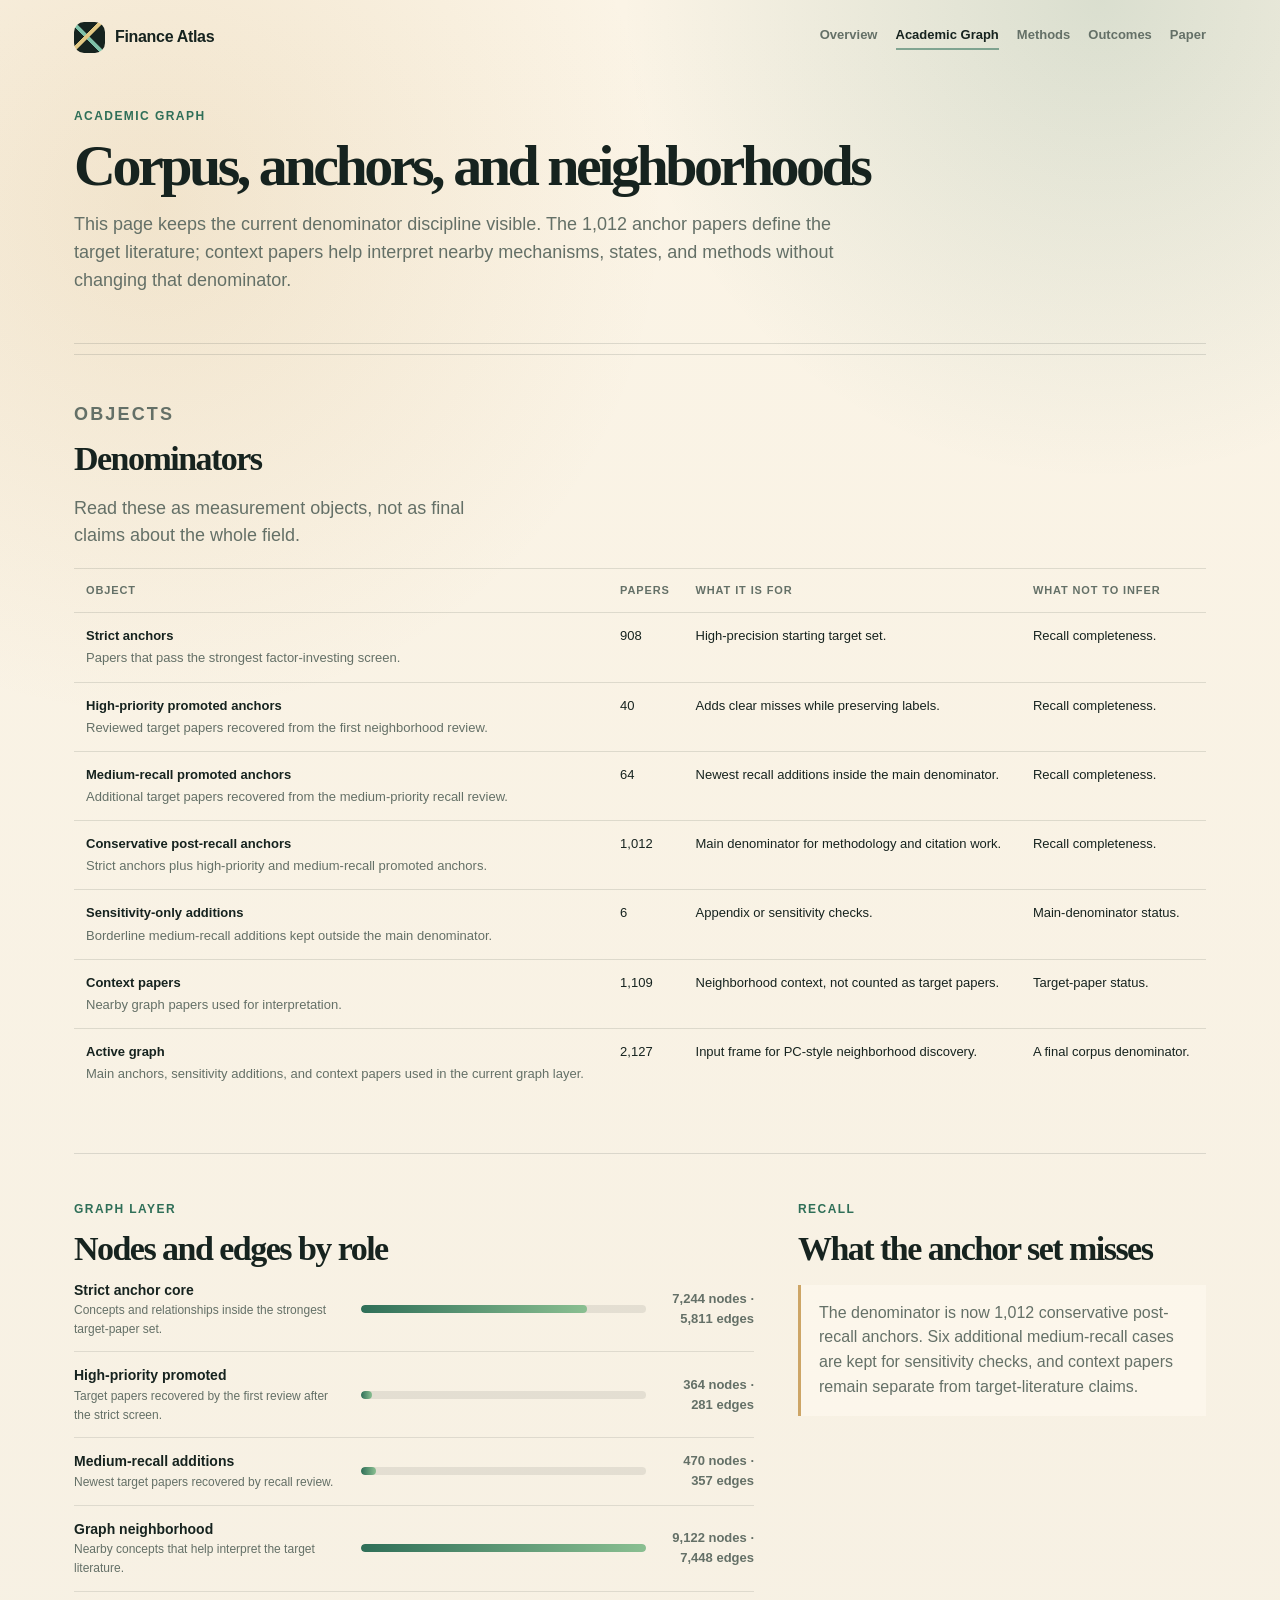
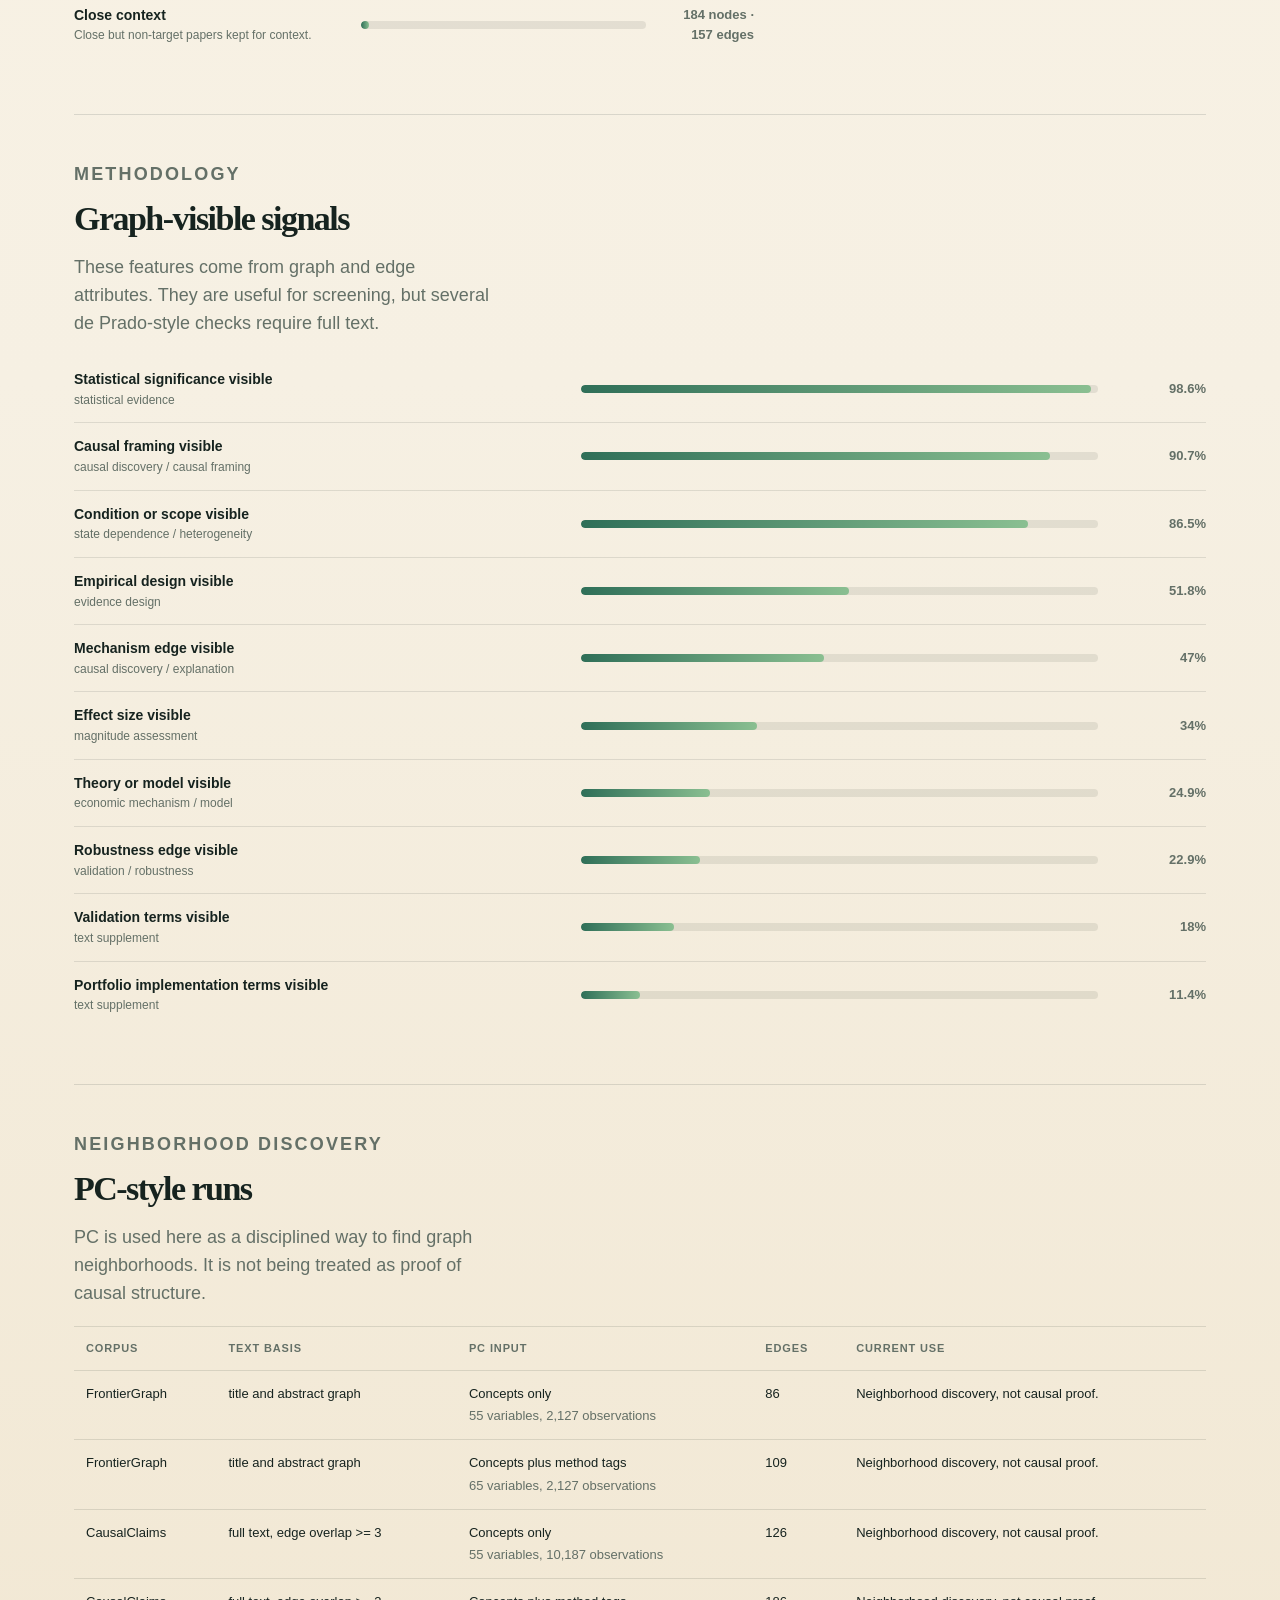
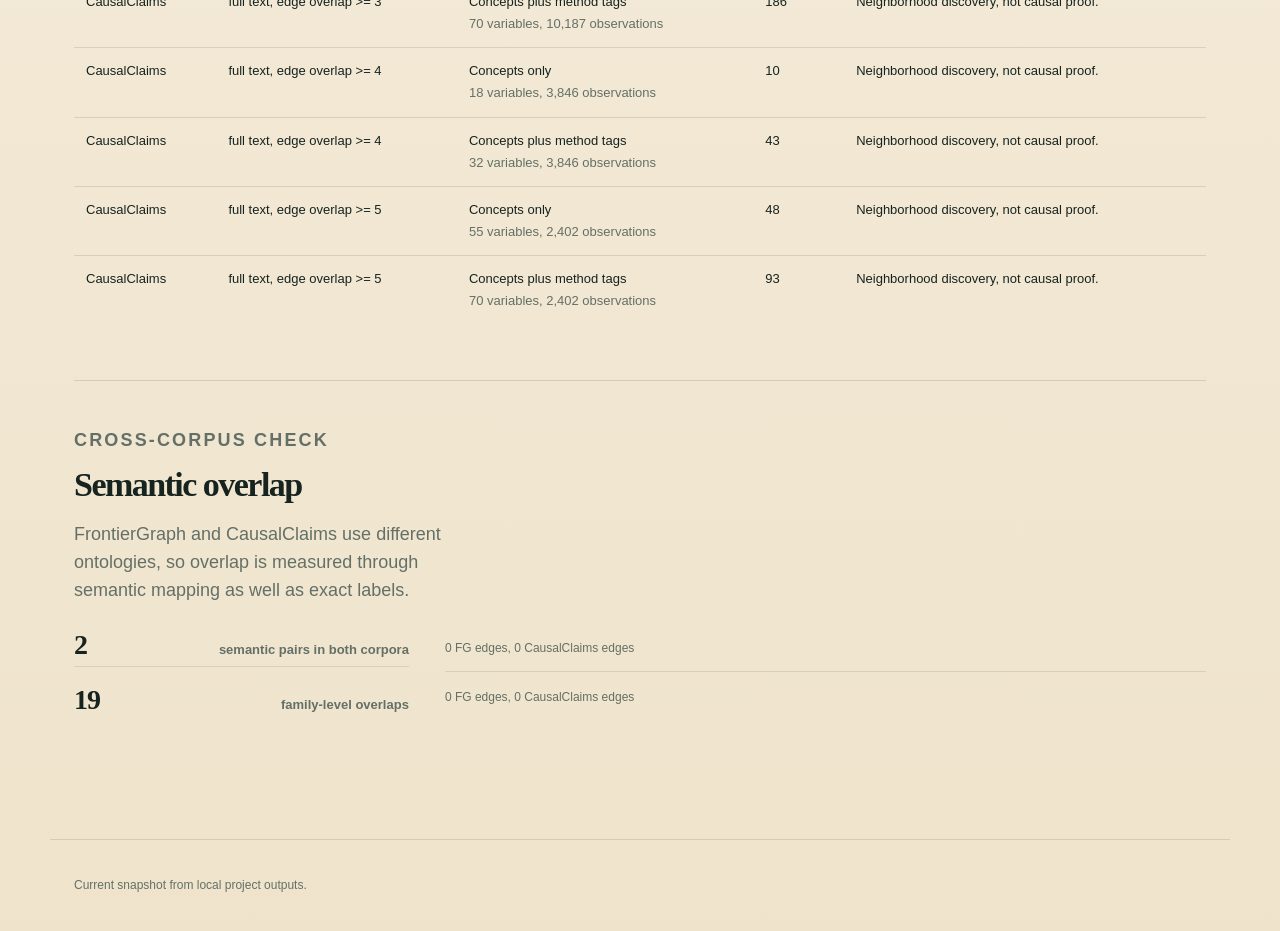
==== commit 2ee5de0f: "Refresh site around academic graph measurement" ====
--- a/academic-map.html
+++ b/academic-map.html
@@ -3,184 +3,98 @@
   <head>
     <meta charset="utf-8" />
     <meta name="viewport" content="width=device-width, initial-scale=1" />
-    <title>Academic Map — Finance Atlas</title>
-    <meta name="description" content="Explore academic finance concepts, relationships, and time patterns." />
+    <title>Academic Graph · Finance Atlas</title>
+    <meta name="description" content="Academic corpus, graph neighborhoods, PC-style discovery, and methodology signals." />
     <link rel="icon" href="assets/favicon.svg" type="image/svg+xml" />
     <link rel="stylesheet" href="styles.css" />
   </head>
-  <body>
+  <body data-page="academic">
     <header class="site-header">
-      <a class="brand" href="index.html" aria-label="Finance Atlas home">
-        <span class="brand-mark" aria-hidden="true"></span>
-        <span>Finance Atlas</span>
-      </a>
+      <a class="brand" href="index.html"><span class="brand-mark" aria-hidden="true"></span><span>Finance Atlas</span></a>
       <nav class="top-nav" aria-label="Primary navigation">
         <a href="index.html">Overview</a>
-        <a href="bridge.html">Bridge Explorer</a>
-        <a class="active" href="academic-map.html">Academic Map</a>
+        <a class="active" href="academic-map.html">Academic Graph</a>
         <a href="methods.html">Methods</a>
+        <a href="bridge.html">Outcomes</a>
         <a href="paper.html">Paper</a>
       </nav>
     </header>
 
     <main>
       <section class="page-hero">
-        <p class="draft-kicker">Academic finance graph</p>
-        <h1>Academic Map</h1>
+        <p class="eyebrow">Academic graph</p>
+        <h1>Corpus, anchors, and neighborhoods</h1>
         <p>
-          Explore the finance-paper graph used as the academic side of the product comparison.
+          This page keeps the current denominator discipline visible. The 1,012 anchor papers
+          define the target literature; context papers help interpret nearby mechanisms, states,
+          and methods without changing that denominator.
         </p>
       </section>
 
-      <section class="section" id="change" aria-labelledby="change-title">
-        <div class="section-heading">
-          <h2 id="change-title">Theme movement</h2>
-          <p>Diagnostics for movement, persistence, and concentration over time.</p>
+      <section class="panel-section">
+        <div class="section-copy">
+          <p class="eyebrow">Objects</p>
+          <h2>Denominators</h2>
+          <p>Read these as measurement objects, not as final claims about the whole field.</p>
         </div>
-        <div class="chart-card">
-          <div class="chart-toolbar">
-            <label for="change-view-select">Diagnostic</label>
-            <select id="change-view-select">
-              <option value="rising">Rising themes</option>
-              <option value="falling">Fading themes</option>
-              <option value="new_arrivals">New arrivals</option>
-              <option value="persistent">Persistent themes</option>
-              <option value="spiky">Spike-like attention</option>
-            </select>
-          </div>
-          <div id="change-copy" class="diagnostic-copy"></div>
-          <div id="change-list" class="diagnostic-list"></div>
-        </div>
+        <div data-denominators></div>
       </section>
 
-      <section class="section" id="network" aria-labelledby="network-title">
-        <div class="section-heading">
-          <h2 id="network-title">What connects the field?</h2>
-          <p>Central concepts, bridge concepts, and cross-field links.</p>
-        </div>
-        <div class="chart-card">
-          <div class="chart-toolbar">
-            <label for="network-view-select">Network view</label>
-            <select id="network-view-select">
-              <option value="central">Central concepts</option>
-              <option value="centrality_change">Became central</option>
-              <option value="centrality_fall">Lost centrality</option>
-              <option value="trajectories">Centrality paths</option>
-              <option value="communities">Communities</option>
-              <option value="bridges">Bridge concepts</option>
-              <option value="field_bridges">Cross-field links</option>
-              <option value="decade">Central concepts by decade</option>
-              <option value="global_core">Central in economics too</option>
-              <option value="local_specialists">Finance-local specialists</option>
-              <option value="credibility_audit">Map credibility audit</option>
-            </select>
-            <select id="network-decade-select" class="compact-select" aria-label="Choose decade">
-              <option value="2020">2020s</option>
-              <option value="2010">2010s</option>
-              <option value="2000">2000s</option>
-              <option value="1990">1990s</option>
-              <option value="1980">1980s</option>
-              <option value="1970">1970s</option>
-            </select>
-          </div>
-          <div id="network-copy" class="diagnostic-copy"></div>
-          <div id="network-list" class="diagnostic-list"></div>
-        </div>
+      <section class="two-column wide-left">
+        <article>
+          <p class="eyebrow">Graph layer</p>
+          <h2>Nodes and edges by role</h2>
+          <div data-graph-layers></div>
+        </article>
+        <article>
+          <p class="eyebrow">Recall</p>
+          <h2>What the anchor set misses</h2>
+          <p class="note-block">
+            The denominator is now 1,012 conservative post-recall anchors. Six additional
+            medium-recall cases are kept for sensitivity checks, and context papers remain
+            separate from target-literature claims.
+          </p>
+        </article>
       </section>
 
-      <section class="section" id="time" aria-labelledby="time-title">
-        <div class="section-heading">
-          <h2 id="time-title">Trend check</h2>
-          <p>Paper volume, field coverage, and broad theme-slice shares.</p>
+      <section class="panel-section">
+        <div class="section-copy">
+          <p class="eyebrow">Methodology</p>
+          <h2>Graph-visible signals</h2>
+          <p>
+            These features come from graph and edge attributes. They are useful for screening,
+            but several de Prado-style checks require full text.
+          </p>
         </div>
-        <div class="chart-card">
-          <div class="chart-toolbar">
-            <label for="time-view-select">Series</label>
-            <select id="time-view-select">
-              <option value="volume">Papers per year</option>
-              <option value="fields">Field coverage by decade</option>
-              <option value="slices">Theme-slice share by year</option>
-            </select>
-          </div>
-          <div id="time-chart" class="time-chart" role="img" aria-label="Time series chart"></div>
-          <div id="time-legend" class="time-legend"></div>
-        </div>
+        <div data-methodology-bars></div>
       </section>
 
-      <section class="section explorer" id="concepts" aria-labelledby="concepts-title">
-        <div class="section-heading">
-          <h2 id="concepts-title">Concept explorer</h2>
-          <p>Search mapped ontology concepts and inspect their coverage by decade.</p>
+      <section class="panel-section">
+        <div class="section-copy">
+          <p class="eyebrow">Neighborhood discovery</p>
+          <h2>PC-style runs</h2>
+          <p>
+            PC is used here as a disciplined way to find graph neighborhoods. It is not being
+            treated as proof of causal structure.
+          </p>
         </div>
-        <div class="toolbar">
-          <label class="search-label" for="concept-search">Search concepts</label>
-          <input id="concept-search" type="search" placeholder="Try volatility, sentiment, liquidity..." />
-          <div class="chip-row" role="group" aria-label="Concept filters">
-            <button class="chip active" data-field="all">All</button>
-            <button class="chip" data-field="finance">Finance</button>
-            <button class="chip" data-field="macro">Macro</button>
-            <button class="chip" data-field="micro">Micro</button>
-            <button class="chip" data-field="methods">Methods</button>
-          </div>
-        </div>
-        <div class="split-view">
-          <div class="list-panel">
-            <div class="panel-title-row">
-              <h3>Mapped concepts</h3>
-              <span id="concept-count"></span>
-            </div>
-            <div class="concept-list" id="concept-list"></div>
-          </div>
-          <div class="detail-panel" id="concept-detail"></div>
-        </div>
+        <div data-pc-runs></div>
       </section>
 
-      <section class="section" aria-labelledby="rising-title">
-        <div class="section-heading">
-          <h2 id="rising-title">Rising themes</h2>
-          <p>Concepts whose paper share has increased most in the 2020s relative to the 2000s.</p>
+      <section class="panel-section">
+        <div class="section-copy">
+          <p class="eyebrow">Cross-corpus check</p>
+          <h2>Semantic overlap</h2>
+          <p>
+            FrontierGraph and CausalClaims use different ontologies, so overlap is measured
+            through semantic mapping as well as exact labels.
+          </p>
         </div>
-        <div class="bar-list" id="rising-list"></div>
-      </section>
-
-      <section class="section" id="relationships" aria-labelledby="relationships-title">
-        <div class="section-heading">
-          <h2 id="relationships-title">Recurring relationships</h2>
-          <p>Common concept-to-concept edge pairs in the materialized finance graph.</p>
-        </div>
-        <div class="chart-toolbar relationship-toolbar">
-          <label for="edge-role-select">Role</label>
-          <select id="edge-role-select">
-            <option value="all">All roles</option>
-          </select>
-        </div>
-        <div class="edge-table-wrap">
-          <table class="edge-table">
-            <thead>
-              <tr>
-                <th>Relationship</th>
-                <th>Papers</th>
-                <th>Role</th>
-                <th>Example claim</th>
-              </tr>
-            </thead>
-            <tbody id="edge-table-body"></tbody>
-          </table>
-        </div>
-      </section>
-
-      <section class="section" id="papers" aria-labelledby="papers-title">
-        <div class="section-heading">
-          <h2 id="papers-title">Sample papers</h2>
-          <p>A small rotating sample from the materialized workspace.</p>
-        </div>
-        <div class="paper-grid" id="paper-grid"></div>
+        <div data-semantic-overlap></div>
       </section>
     </main>
 
-    <footer class="site-footer">
-      <p>Finance Atlas is a research interface. It is not investment advice.</p>
-    </footer>
+    <footer class="site-footer"><p>Current snapshot from local project outputs.</p></footer>
     <script src="app.js" type="module"></script>
   </body>
 </html>
--- a/styles.css
+++ b/styles.css
@@ -1,32 +1,27 @@
 :root {
   color-scheme: light;
-  --ink: #10231f;
-  --muted: #617168;
-  --paper: #f4efe2;
-  --paper-deep: #e7dcc3;
-  --line: #d7cbae;
-  --green: #2f6f4e;
-  --green-dark: #173c31;
-  --blue: #4e668f;
-  --gold: #c58d2d;
-  --cream: #fffaf0;
-  --shadow: 0 22px 70px rgba(16, 35, 31, 0.13);
+  --ink: #16231f;
+  --muted: #647067;
+  --paper: #f6f0e3;
+  --panel: #fffaf0;
+  --line: #d8cab0;
+  --accent: #2f6f58;
+  --accent-soft: #d8eadf;
+  --gold: #b9832e;
+  --red: #a4453a;
+  --shadow: 0 24px 70px rgba(33, 39, 31, 0.11);
 }
 
 * {
   box-sizing: border-box;
-}
-
-html {
-  scroll-behavior: smooth;
 }
 
 body {
   margin: 0;
   background:
-    radial-gradient(circle at 14% 10%, rgba(197, 141, 45, 0.16), transparent 28rem),
-    radial-gradient(circle at 88% 0%, rgba(47, 111, 78, 0.18), transparent 28rem),
-    linear-gradient(180deg, #f8f1df 0%, #f4efe2 48%, #efe3c8 100%);
+    radial-gradient(circle at 12% 5%, rgba(184, 131, 46, 0.14), transparent 32rem),
+    radial-gradient(circle at 86% 0%, rgba(47, 111, 88, 0.16), transparent 30rem),
+    linear-gradient(180deg, #fbf4e6 0%, var(--paper) 48%, #efe3cb 100%);
   color: var(--ink);
   font-family: "Avenir Next", "Gill Sans", "Trebuchet MS", sans-serif;
   line-height: 1.55;
@@ -37,91 +32,493 @@
   text-decoration: none;
 }
 
-button,
-input {
-  font: inherit;
-}
-
-body.modal-open {
-  overflow: hidden;
-}
-
 .site-header {
   align-items: center;
   display: flex;
+  gap: 24px;
   justify-content: space-between;
   margin: 0 auto;
   max-width: 1180px;
-  padding: 24px 24px 10px;
+  padding: 22px 24px 8px;
 }
 
 .brand {
   align-items: center;
   display: inline-flex;
-  font-size: 18px;
-  font-weight: 800;
   gap: 10px;
+  font-weight: 850;
   letter-spacing: -0.02em;
 }
 
 .brand-mark {
   background:
-    linear-gradient(135deg, transparent 39%, #e6d4a3 40% 48%, transparent 49%),
-    linear-gradient(45deg, transparent 42%, #77b7a0 43% 51%, transparent 52%),
-    #10231f;
+    linear-gradient(135deg, transparent 39%, #e2c884 40% 48%, transparent 49%),
+    linear-gradient(45deg, transparent 42%, #7fc1a8 43% 51%, transparent 52%),
+    var(--ink);
   border-radius: 10px;
-  box-shadow: inset 0 0 0 1px rgba(255, 250, 240, 0.18);
   display: inline-block;
-  height: 34px;
-  width: 34px;
+  height: 31px;
+  width: 31px;
 }
 
 .top-nav {
   align-items: center;
+  color: var(--muted);
   display: flex;
-  gap: 22px;
-  color: var(--muted);
+  flex-wrap: wrap;
+  gap: 18px;
+  font-size: 13px;
+  font-weight: 760;
+}
+
+.top-nav a {
+  border-bottom: 2px solid transparent;
+  padding-bottom: 3px;
+}
+
+.top-nav a.active,
+.top-nav a:hover {
+  border-color: rgba(47, 111, 88, 0.55);
+  color: var(--ink);
+}
+
+main {
+  margin: 0 auto;
+  max-width: 1180px;
+  padding: 0 24px 72px;
+}
+
+.hero {
+  align-items: stretch;
+  display: grid;
+  gap: 44px;
+  grid-template-columns: minmax(0, 1.1fr) minmax(330px, 0.62fr);
+  padding: 70px 0 56px;
+}
+
+.hero-copy h1,
+.page-hero h1 {
+  font-family: "Iowan Old Style", "Palatino Linotype", Georgia, serif;
+  font-size: clamp(38px, 5vw, 58px);
+  letter-spacing: -0.06em;
+  line-height: 0.96;
+  margin: 0;
+}
+
+.hero-copy p:not(.eyebrow),
+.page-hero p:not(.eyebrow),
+.section-copy p,
+.panel-section > p {
+  color: var(--muted);
+  font-size: 18px;
+  max-width: 760px;
+}
+
+.eyebrow {
+  color: var(--accent);
+  font-size: 12px;
+  font-weight: 900;
+  letter-spacing: 0.12em;
+  margin: 0 0 12px;
+  text-transform: uppercase;
+}
+
+.hero-aside {
+  background:
+    linear-gradient(145deg, rgba(255, 250, 240, 0.9), rgba(230, 220, 196, 0.74)),
+    repeating-linear-gradient(90deg, transparent 0 34px, rgba(22, 35, 31, 0.045) 35px 36px);
+  border: 1px solid rgba(22, 35, 31, 0.11);
+  border-radius: 28px;
+  box-shadow: var(--shadow);
+  padding: 24px;
+}
+
+.constellation {
+  border-bottom: 1px solid rgba(22, 35, 31, 0.12);
+  height: 170px;
+  margin-bottom: 18px;
+  position: relative;
+}
+
+.constellation::before,
+.constellation::after {
+  background: rgba(47, 111, 88, 0.28);
+  content: "";
+  height: 1px;
+  left: 20%;
+  position: absolute;
+  top: 48%;
+  transform: rotate(-18deg);
+  width: 62%;
+}
+
+.constellation::after {
+  background: rgba(185, 131, 46, 0.38);
+  left: 14%;
+  top: 62%;
+  transform: rotate(19deg);
+  width: 70%;
+}
+
+.constellation span {
+  background: var(--panel);
+  border: 2px solid rgba(47, 111, 88, 0.38);
+  border-radius: 999px;
+  box-shadow: 0 10px 24px rgba(22, 35, 31, 0.08);
+  height: 34px;
+  position: absolute;
+  width: 34px;
+  z-index: 1;
+}
+
+.constellation span:nth-child(1) { left: 10%; top: 52%; }
+.constellation span:nth-child(2) { left: 33%; top: 24%; }
+.constellation span:nth-child(3) { left: 58%; top: 58%; }
+.constellation span:nth-child(4) { left: 80%; top: 34%; }
+
+.metric-stack {
+  display: grid;
+  gap: 10px;
+}
+
+.metric-line {
+  align-items: baseline;
+  border-top: 1px solid rgba(22, 35, 31, 0.1);
+  display: flex;
+  gap: 18px;
+  justify-content: space-between;
+  padding: 11px 0 0;
+}
+
+.metric-line:first-child {
+  border-top: 0;
+  padding-top: 0;
+}
+
+.metric-line b {
+  font-family: "Iowan Old Style", "Palatino Linotype", Georgia, serif;
+  font-size: 28px;
+  letter-spacing: -0.035em;
+  white-space: nowrap;
+}
+
+.metric-line span {
+  color: var(--muted);
+  font-size: 13px;
+  font-weight: 760;
+  text-align: right;
+}
+
+.page-hero {
+  border-bottom: 1px solid rgba(22, 35, 31, 0.13);
+  padding: 46px 0 30px;
+}
+
+.page-hero.narrow {
+  max-width: 790px;
+}
+
+.section-grid,
+.two-column,
+.panel-section {
+  border-top: 1px solid rgba(22, 35, 31, 0.13);
+  display: grid;
+  gap: 44px;
+  margin-top: 10px;
+  padding: 46px 0;
+}
+
+.section-grid {
+  grid-template-columns: minmax(260px, 0.54fr) minmax(0, 1fr);
+}
+
+.section-grid.compact {
+  padding-top: 38px;
+}
+
+.two-column {
+  grid-template-columns: repeat(2, minmax(0, 1fr));
+}
+
+.two-column.wide-left {
+  grid-template-columns: minmax(0, 1.25fr) minmax(280px, 0.75fr);
+}
+
+.panel-section {
+  display: block;
+}
+
+.section-copy {
+  max-width: 420px;
+}
+
+h2 {
+  font-family: "Iowan Old Style", "Palatino Linotype", Georgia, serif;
+  font-size: clamp(24px, 2.8vw, 34px);
+  letter-spacing: -0.045em;
+  line-height: 1.05;
+  margin: 0;
+}
+
+.workflow-list {
+  counter-reset: step;
+  display: grid;
+  gap: 0;
+  list-style: none;
+  margin: 0;
+  padding: 0;
+}
+
+.workflow-list li {
+  border-top: 1px solid rgba(22, 35, 31, 0.12);
+  display: grid;
+  gap: 16px;
+  grid-template-columns: 52px 190px minmax(0, 1fr);
+  padding: 18px 0;
+}
+
+.workflow-list li:first-child {
+  border-top: 0;
+}
+
+.workflow-list span,
+.method-flow span {
+  color: var(--gold);
+  font-family: "Iowan Old Style", "Palatino Linotype", Georgia, serif;
+  font-size: 24px;
+  font-weight: 800;
+}
+
+.workflow-list strong,
+.module-row strong,
+.finding span {
+  font-weight: 850;
+}
+
+.workflow-list p,
+.module-row p,
+.finding p,
+td p {
+  color: var(--muted);
+  font-size: 13px;
+  margin: 2px 0 0;
+}
+
+.findings {
+  display: grid;
+  gap: 14px;
+  grid-template-columns: repeat(3, minmax(0, 1fr));
+}
+
+.finding {
+  background: rgba(255, 250, 240, 0.56);
+  border-left: 3px solid rgba(47, 111, 88, 0.55);
+  padding: 14px 16px;
+}
+
+.finding b {
+  display: block;
+  font-family: "Iowan Old Style", "Palatino Linotype", Georgia, serif;
+  font-size: 30px;
+  letter-spacing: -0.04em;
+  margin-top: 4px;
+}
+
+.bar-row {
+  align-items: center;
+  border-top: 1px solid rgba(22, 35, 31, 0.11);
+  display: grid;
+  gap: 16px;
+  grid-template-columns: minmax(210px, 0.95fr) minmax(170px, 1fr) 92px;
+  padding: 13px 0;
+}
+
+.bar-row:first-child {
+  border-top: 0;
+}
+
+.bar-label strong {
+  display: block;
   font-size: 14px;
-  font-weight: 700;
-}
-
-.top-nav a:hover {
-  color: var(--ink);
-}
-
-.top-nav a.active {
-  color: var(--ink);
+}
+
+.bar-label span {
+  color: var(--muted);
+  display: block;
+  font-size: 12px;
+}
+
+.bar-track {
+  background: rgba(22, 35, 31, 0.09);
+  border-radius: 999px;
+  height: 8px;
+  overflow: hidden;
+}
+
+.bar-fill {
+  background: linear-gradient(90deg, var(--accent), #8abf91);
+  border-radius: inherit;
+  height: 100%;
+}
+
+.bar-row > b {
+  color: var(--muted);
+  font-size: 13px;
+  text-align: right;
+}
+
+.module-list {
+  display: grid;
+  gap: 10px;
+}
+
+.module-row {
+  align-items: center;
+  border-top: 1px solid rgba(22, 35, 31, 0.11);
+  display: flex;
+  gap: 18px;
+  justify-content: space-between;
+  padding: 14px 0;
+}
+
+.module-row:first-child {
+  border-top: 0;
+}
+
+.module-row span {
+  background: rgba(47, 111, 88, 0.1);
+  border: 1px solid rgba(47, 111, 88, 0.16);
+  border-radius: 999px;
+  color: var(--accent);
+  flex: 0 0 auto;
+  font-size: 12px;
+  font-weight: 850;
+  padding: 5px 9px;
+}
+
+.table-wrap {
+  margin-top: 18px;
+  overflow-x: auto;
+}
+
+table {
+  border-collapse: collapse;
+  min-width: 760px;
+  width: 100%;
+}
+
+th,
+td {
+  border-top: 1px solid rgba(22, 35, 31, 0.12);
+  padding: 13px 12px;
+  text-align: left;
+  vertical-align: top;
+}
+
+th {
+  color: var(--muted);
+  font-size: 11px;
+  font-weight: 900;
+  letter-spacing: 0.08em;
+  text-transform: uppercase;
+}
+
+td {
+  font-size: 13px;
+}
+
+.split-panel {
+  display: grid;
+  gap: 36px;
+  grid-template-columns: minmax(220px, 0.44fr) minmax(0, 1fr);
+  margin-top: 18px;
+}
+
+.quiet-list,
+.compact-checklist {
+  list-style: none;
+  margin: 0;
+  padding: 0;
+}
+
+.quiet-list li,
+.compact-checklist li {
+  border-top: 1px solid rgba(22, 35, 31, 0.11);
+  padding: 12px 0;
+}
+
+.quiet-list li:first-child,
+.compact-checklist li:first-child {
+  border-top: 0;
+}
+
+.quiet-list strong {
+  display: block;
+}
+
+.quiet-list span {
+  color: var(--muted);
+  font-size: 12px;
+}
+
+.note-block {
+  background: rgba(255, 250, 240, 0.62);
+  border-left: 3px solid rgba(185, 131, 46, 0.7);
+  color: var(--muted);
+  margin-top: 18px;
+  padding: 16px 18px;
+}
+
+.method-flow {
+  display: grid;
+  gap: 12px;
+  grid-template-columns: repeat(3, minmax(0, 1fr));
+  padding: 42px 0 28px;
+}
+
+.method-flow article {
+  background: rgba(255, 250, 240, 0.55);
+  border: 1px solid rgba(22, 35, 31, 0.1);
+  border-radius: 20px;
+  min-height: 150px;
+  padding: 18px;
+}
+
+.method-flow strong {
+  display: block;
+  font-size: 15px;
+  margin-top: 18px;
+}
+
+.method-flow p {
+  color: var(--muted);
+  font-size: 13px;
+  margin: 8px 0 0;
 }
 
 .term {
-  border-bottom: 1px dotted rgba(23, 60, 49, 0.52);
+  border-bottom: 1px dotted rgba(22, 35, 31, 0.48);
   cursor: help;
   position: relative;
-  text-decoration: none;
 }
 
 .term::after {
-  background: #10231f;
-  border: 1px solid rgba(255, 250, 240, 0.18);
-  border-radius: 12px;
-  box-shadow: 0 14px 35px rgba(16, 35, 31, 0.22);
-  color: var(--cream);
+  background: var(--ink);
+  border-radius: 10px;
+  color: #fffaf0;
   content: attr(data-tip);
   font-size: 12px;
-  font-weight: 600;
   left: 0;
-  letter-spacing: 0;
   line-height: 1.35;
   opacity: 0;
-  padding: 10px 12px;
+  padding: 9px 10px;
   pointer-events: none;
   position: absolute;
-  text-transform: none;
   top: calc(100% + 8px);
   transform: translateY(-3px);
   transition: opacity 140ms ease, transform 140ms ease;
-  width: min(280px, 72vw);
-  z-index: 20;
+  width: min(280px, 78vw);
+  z-index: 5;
 }
 
 .term:hover::after,
@@ -130,1923 +527,41 @@
   transform: translateY(0);
 }
 
-main {
+.site-footer {
+  border-top: 1px solid rgba(22, 35, 31, 0.12);
+  color: var(--muted);
+  font-size: 12px;
   margin: 0 auto;
   max-width: 1180px;
-  padding: 0 24px 64px;
-}
-
-.hero {
-  align-items: stretch;
-  display: grid;
-  gap: 34px;
-  grid-template-columns: minmax(0, 1.04fr) minmax(360px, 0.72fr);
-  padding: 58px 0 46px;
-}
-
-.compact-hero {
-  padding-bottom: 34px;
-}
-
-.page-hero {
-  border-bottom: 1px solid rgba(16, 35, 31, 0.12);
-  padding: 58px 0 34px;
-}
-
-.page-hero h1 {
-  font-family: "Iowan Old Style", "Palatino Linotype", Georgia, serif;
-  font-size: clamp(38px, 5.2vw, 64px);
-  letter-spacing: -0.055em;
-  line-height: 0.95;
-  margin: 0;
-}
-
-.page-hero p:not(.draft-kicker) {
-  color: var(--muted);
-  font-size: clamp(17px, 1.8vw, 21px);
-  margin: 18px 0 0;
-  max-width: 760px;
-}
-
-.hero-copy h1 {
-  font-family: "Iowan Old Style", "Palatino Linotype", Georgia, serif;
-  font-size: clamp(40px, 6.2vw, 76px);
-  font-weight: 700;
-  letter-spacing: -0.062em;
-  line-height: 0.94;
-  margin: 0;
-  max-width: 680px;
-}
-
-.draft-kicker {
-  color: #9e2f2f !important;
-  font-size: 13px !important;
-  font-weight: 900;
-  letter-spacing: 0.08em;
-  margin: 0 0 14px !important;
-  text-transform: uppercase;
-}
-
-.hero-copy p {
-  color: var(--muted);
-  font-size: clamp(18px, 2vw, 22px);
-  max-width: 720px;
-}
-
-.hero-actions {
-  display: flex;
-  flex-wrap: wrap;
-  gap: 12px;
-  margin-top: 30px;
-}
-
-.button {
-  border-radius: 999px;
-  display: inline-flex;
-  font-weight: 800;
-  justify-content: center;
-  padding: 13px 18px;
-}
-
-.button.primary {
-  background: var(--ink);
-  color: var(--cream);
-}
-
-.button.secondary {
-  border: 1px solid rgba(16, 35, 31, 0.2);
-  color: var(--green-dark);
-}
-
-.hero-panel {
-  background:
-    linear-gradient(140deg, rgba(255, 250, 240, 0.82), rgba(231, 220, 195, 0.72)),
-    repeating-linear-gradient(90deg, transparent 0 30px, rgba(16, 35, 31, 0.045) 31px 32px);
-  border: 1px solid rgba(16, 35, 31, 0.13);
-  border-radius: 34px;
-  box-shadow: var(--shadow);
-  overflow: hidden;
-  padding: 26px;
-  position: relative;
-}
-
-.signal-line {
-  background:
-    linear-gradient(90deg, transparent, rgba(47, 111, 78, 0.22), transparent),
-    linear-gradient(135deg, transparent 22%, rgba(47, 111, 78, 0.9) 23% 25%, transparent 26% 38%, rgba(197, 141, 45, 0.9) 39% 41%, transparent 42%);
-  border-radius: 22px;
-  height: 180px;
-  margin-bottom: 22px;
-}
-
-.metric-grid {
-  display: grid;
-  gap: 12px;
-  grid-template-columns: repeat(2, minmax(0, 1fr));
-}
-
-.metric {
-  background: rgba(255, 250, 240, 0.86);
-  border: 1px solid rgba(16, 35, 31, 0.1);
-  border-radius: 20px;
-  padding: 18px;
-}
-
-.metric strong {
-  display: block;
-  font-family: "Iowan Old Style", "Palatino Linotype", Georgia, serif;
-  font-size: 36px;
-  letter-spacing: -0.045em;
-  line-height: 1;
-}
-
-.metric span {
-  color: var(--muted);
-  display: block;
-  font-size: 12px;
-  font-weight: 800;
-  margin-top: 8px;
-  text-transform: uppercase;
-}
-
-.section {
-  padding: 54px 0;
-}
-
-.orientation-strip {
-  background: rgba(255, 250, 240, 0.7);
-  border: 1px solid rgba(16, 35, 31, 0.12);
-  border-radius: 28px;
-  box-shadow: 0 16px 45px rgba(16, 35, 31, 0.06);
-  display: grid;
-  gap: 14px;
-  grid-template-columns: repeat(3, minmax(0, 1fr));
-  margin: 0 0 28px;
-  padding: 18px;
-}
-
-.orientation-strip article {
-  background: rgba(244, 239, 226, 0.62);
-  border: 1px solid rgba(16, 35, 31, 0.08);
-  border-radius: 20px;
-  padding: 16px;
-}
-
-.orientation-strip strong {
-  color: var(--green-dark);
-  display: block;
-  font-size: 12px;
-  font-weight: 900;
-  letter-spacing: 0.08em;
-  margin-bottom: 8px;
-  text-transform: uppercase;
-}
-
-.orientation-strip p {
-  color: var(--muted);
-  font-size: 14px;
-  margin: 0;
-}
-
-.section-heading {
-  align-items: end;
-  display: flex;
-  gap: 24px;
-  justify-content: space-between;
-  margin-bottom: 24px;
-}
-
-.section-heading h2 {
-  font-family: "Iowan Old Style", "Palatino Linotype", Georgia, serif;
-  font-size: clamp(30px, 4vw, 44px);
-  letter-spacing: -0.045em;
-  line-height: 0.95;
-  margin: 0;
-}
-
-.section-heading p {
-  color: var(--muted);
-  margin: 0;
-  max-width: 520px;
-}
-
-.overview-grid {
-  display: grid;
-  gap: 16px;
-  grid-template-columns: repeat(3, minmax(0, 1fr));
-}
-
-.route-grid {
-  display: grid;
-  gap: 14px;
-  grid-template-columns: repeat(4, minmax(0, 1fr));
-}
-
-.route-card {
-  background: rgba(255, 250, 240, 0.74);
-  border: 1px solid rgba(16, 35, 31, 0.12);
-  border-radius: 24px;
-  box-shadow: 0 14px 38px rgba(16, 35, 31, 0.06);
-  min-height: 190px;
-  padding: 22px;
-  transition: transform 160ms ease, border-color 160ms ease, background 160ms ease;
-}
-
-.route-card:hover {
-  background: rgba(255, 250, 240, 0.92);
-  border-color: rgba(47, 111, 78, 0.28);
-  transform: translateY(-2px);
-}
-
-.route-card span {
-  color: var(--gold);
-  font-size: 12px;
-  font-weight: 900;
-}
-
-.route-card h3 {
-  font-size: 24px;
-  letter-spacing: -0.04em;
-  line-height: 1.05;
-  margin: 30px 0 10px;
-}
-
-.route-card p {
-  color: var(--muted);
-  margin: 0;
-}
-
-.primary-route {
-  background: var(--ink);
-  color: var(--cream);
-}
-
-.primary-route p {
-  color: rgba(255, 250, 240, 0.76);
-}
-
-.status-strip {
-  display: flex;
-  flex-wrap: wrap;
-  gap: 10px;
-  margin: -4px 0 18px;
-}
-
-.status-pill {
-  border-radius: 999px;
-  font-size: 12px;
-  font-weight: 900;
-  padding: 8px 11px;
-  text-transform: uppercase;
-}
-
-.status-pill.todo,
-.draft-callout.todo {
-  background: rgba(190, 35, 35, 0.09);
-  border: 1px solid rgba(190, 35, 35, 0.28);
-  color: #8d1f1f;
-}
-
-.status-pill.provisional,
-.draft-callout.provisional {
-  background: rgba(92, 58, 150, 0.09);
-  border: 1px solid rgba(92, 58, 150, 0.28);
-  color: #4d3181;
-}
-
-.status-pill.stable,
-.draft-callout.stable {
-  background: rgba(47, 111, 78, 0.1);
-  border: 1px solid rgba(47, 111, 78, 0.22);
-  color: var(--green-dark);
-}
-
-.bridge-grid {
-  display: grid;
-  gap: 14px;
-  grid-template-columns: repeat(3, minmax(0, 1fr));
-}
-
-.draft-callout {
-  border-radius: 24px;
-  padding: 20px;
-}
-
-.draft-callout strong {
-  display: block;
-  font-size: 13px;
-  letter-spacing: 0.06em;
-  margin-bottom: 10px;
-  text-transform: uppercase;
-}
-
-.draft-callout p {
-  color: inherit;
-  margin: 0;
-}
-
-.bridge-shell {
-  display: grid;
-  gap: 18px;
-  padding: 18px;
-}
-
-.bridge-tab-grid {
-  display: grid;
-  gap: 12px;
-}
-
-.bridge-tab-grid details {
-  background: rgba(255, 250, 240, 0.66);
-  border: 1px solid rgba(16, 35, 31, 0.1);
-  border-radius: 20px;
-  overflow: hidden;
-}
-
-.bridge-tab-grid summary {
-  color: var(--green-dark);
-  cursor: pointer;
-  font-size: 12px;
-  font-weight: 900;
-  letter-spacing: 0.08em;
-  list-style: none;
-  padding: 14px 18px;
-  text-transform: uppercase;
-}
-
-.bridge-tab-grid summary::-webkit-details-marker {
-  display: none;
-}
-
-.bridge-tab-grid details > :not(summary) {
-  margin: 0 14px 14px;
-}
-
-.bridge-controls {
-  align-items: center;
-  display: flex;
-  flex-wrap: wrap;
-  gap: 14px;
-}
-
-.bridge-controls > div {
-  display: grid;
-  gap: 7px;
-}
-
-.bridge-controls label {
-  color: var(--muted);
-  font-size: 12px;
-  font-weight: 900;
-  letter-spacing: 0.08em;
-  text-transform: uppercase;
-}
-
-.bridge-controls select {
-  appearance: none;
-  background: rgba(244, 239, 226, 0.95);
-  border: 1px solid rgba(16, 35, 31, 0.16);
-  border-radius: 999px;
-  color: var(--ink);
-  cursor: pointer;
-  font-weight: 800;
-  min-width: 330px;
-  padding: 12px 38px 12px 15px;
-}
-
-#bridge-type-select {
-  min-width: 220px;
-}
-
-.bridge-overview {
-  display: grid;
-  gap: 12px;
-  grid-template-columns: repeat(4, minmax(0, 1fr));
-}
-
-.bridge-overview .metric {
-  background: rgba(244, 239, 226, 0.84);
-}
-
-.bridge-overview .metric strong {
-  font-size: 30px;
-}
-
-.bridge-label-guide {
-  display: grid;
-  gap: 10px;
-  grid-template-columns: repeat(5, minmax(0, 1fr));
-}
-
-.bridge-definition {
-  background: rgba(244, 239, 226, 0.78);
-  border: 1px solid rgba(16, 35, 31, 0.09);
-  border-radius: 18px;
-  padding: 13px;
-}
-
-.bridge-definition strong {
-  display: block;
-  font-size: 12px;
-  font-weight: 900;
-  letter-spacing: 0.04em;
-  margin-bottom: 6px;
-  text-transform: uppercase;
-}
-
-.bridge-definition p {
-  color: var(--muted);
-  font-size: 12px;
-  margin: 0;
-}
-
-.bridge-definition.same_strategy {
-  border-color: rgba(47, 111, 78, 0.22);
-}
-
-.bridge-definition.same_mechanism {
-  border-color: rgba(78, 102, 143, 0.22);
-}
-
-.bridge-definition.shared_motif {
-  border-color: rgba(197, 141, 45, 0.28);
-}
-
-.bridge-definition.concept_only,
-.bridge-definition.no_bridge {
-  border-color: rgba(158, 47, 47, 0.2);
-}
-
-.bridge-detail {
-  background:
-    linear-gradient(135deg, rgba(244, 239, 226, 0.92), rgba(255, 250, 240, 0.78)),
-    repeating-linear-gradient(90deg, transparent 0 38px, rgba(16, 35, 31, 0.025) 39px 40px);
-  border: 1px solid rgba(16, 35, 31, 0.1);
-  border-radius: 24px;
-  display: grid;
-  gap: 24px;
-  grid-template-columns: minmax(0, 0.9fr) minmax(320px, 1.1fr);
-  padding: 22px;
-}
-
-.bridge-main h3 {
-  font-family: "Iowan Old Style", "Palatino Linotype", Georgia, serif;
-  font-size: clamp(30px, 4vw, 46px);
-  letter-spacing: -0.05em;
-  line-height: 0.97;
-  margin: 8px 0 16px;
-}
-
-.bridge-main p,
-.bridge-side p {
-  color: var(--muted);
-  margin: 0;
-}
-
-.bridge-stat-row {
-  display: grid;
-  gap: 10px;
-  grid-template-columns: repeat(2, minmax(0, 1fr));
-  margin-top: 24px;
-}
-
-.bridge-stat-row div {
-  background: rgba(255, 250, 240, 0.72);
-  border: 1px solid rgba(16, 35, 31, 0.09);
-  border-radius: 18px;
-  padding: 14px;
-}
-
-.bridge-stat-row strong {
-  display: block;
-  font-size: 24px;
-  line-height: 1;
-}
-
-.bridge-stat-row span {
-  color: var(--muted);
-  display: block;
-  font-size: 12px;
-  font-weight: 800;
-  margin-top: 7px;
-  text-transform: uppercase;
-}
-
-.bridge-side {
-  display: grid;
-  gap: 16px;
-}
-
-.bridge-side > div {
-  background: rgba(255, 250, 240, 0.65);
-  border: 1px solid rgba(16, 35, 31, 0.08);
-  border-radius: 18px;
-  padding: 14px;
-}
-
-.bridge-side strong,
-.bridge-examples strong {
-  color: var(--green-dark);
-  display: block;
-  font-size: 12px;
-  font-weight: 900;
-  letter-spacing: 0.08em;
-  margin-bottom: 9px;
-  text-transform: uppercase;
-}
-
-.signature-list {
-  display: flex;
-  flex-wrap: wrap;
-  gap: 7px;
-}
-
-.signature-pill {
-  background: rgba(47, 111, 78, 0.1);
-  border: 1px solid rgba(47, 111, 78, 0.17);
-  border-radius: 999px;
-  color: var(--green-dark);
-  display: inline-flex;
-  font-size: 12px;
-  font-weight: 850;
-  padding: 6px 9px;
-}
-
-.bridge-bars {
-  display: grid;
-  gap: 9px;
-}
-
-.bridge-bar-row {
-  align-items: center;
-  display: grid;
-  gap: 10px;
-  grid-template-columns: 126px 1fr 28px;
-}
-
-.bridge-bar-row span,
-.bridge-bar-row b {
-  color: var(--muted);
-  font-size: 12px;
-  font-weight: 900;
-}
-
-.bridge-fill-same_strategy {
-  background: linear-gradient(90deg, #2f6f4e, #77b7a0);
-}
-
-.bridge-fill-same_mechanism {
-  background: linear-gradient(90deg, #4e668f, #77b7a0);
-}
-
-.bridge-fill-shared_motif {
-  background: linear-gradient(90deg, #c58d2d, #e1b766);
-}
-
-.bridge-fill-concept_only {
-  background: linear-gradient(90deg, #8a5a44, #c28a67);
-}
-
-.bridge-fill-no_bridge {
-  background: linear-gradient(90deg, #9e2f2f, #cf7777);
-}
-
-.bridge-examples p {
-  border-top: 1px solid rgba(16, 35, 31, 0.08);
-  font-size: 13px;
-  padding-top: 9px;
-}
-
-.bridge-examples span {
-  color: var(--green-dark);
-  font-weight: 900;
-}
-
-.bridge-table-wrap {
-  overflow: auto;
-}
-
-.bridge-table {
-  border-collapse: collapse;
-  min-width: 1080px;
-  width: 100%;
-}
-
-.bridge-table th,
-.bridge-table td {
-  border-bottom: 1px solid rgba(16, 35, 31, 0.1);
-  padding: 14px 12px;
-  text-align: left;
-  vertical-align: top;
-}
-
-.bridge-table th {
-  color: var(--muted);
-  font-size: 12px;
-  letter-spacing: 0.08em;
-  text-transform: uppercase;
-}
-
-.bridge-table td {
-  color: var(--muted);
-  font-size: 13px;
-}
-
-.bridge-table td:first-child {
-  color: var(--ink);
-  min-width: 210px;
-}
-
-.bridge-table tr[data-open-family] {
-  cursor: pointer;
-}
-
-.bridge-table tr[data-open-family]:hover {
-  background: rgba(47, 111, 78, 0.06);
-}
-
-.family-open-button {
-  background: none;
-  border: 0;
-  color: inherit;
-  cursor: pointer;
-  display: grid;
-  gap: 4px;
-  padding: 0;
-  text-align: left;
-}
-
-.bridge-table td:first-child span,
-.family-open-button span {
-  color: var(--muted);
-  display: block;
-  font-size: 12px;
-  font-weight: 800;
-  margin-top: 4px;
-}
-
-.bridge-badge {
-  border-radius: 999px;
-  display: inline-flex;
-  font-size: 11px;
-  font-weight: 900;
-  padding: 6px 9px;
-  white-space: nowrap;
-}
-
-.bridge-badge.same_strategy {
-  background: rgba(47, 111, 78, 0.13);
-  color: var(--green-dark);
-}
-
-.bridge-badge.same_mechanism {
-  background: rgba(78, 102, 143, 0.13);
-  color: #33476d;
-}
-
-.bridge-badge.shared_motif {
-  background: rgba(197, 141, 45, 0.18);
-  color: #765018;
-}
-
-.bridge-badge.concept_only,
-.bridge-badge.no_bridge {
-  background: rgba(158, 47, 47, 0.1);
-  color: #8d1f1f;
-}
-
-.example-grid {
-  display: grid;
-  gap: 14px;
-  grid-template-columns: repeat(auto-fit, minmax(280px, 1fr));
-}
-
-.example-card {
-  appearance: none;
-  background: rgba(255, 250, 240, 0.78);
-  border: 1px solid rgba(16, 35, 31, 0.12);
-  border-radius: 24px;
-  box-shadow: 0 16px 45px rgba(16, 35, 31, 0.06);
-  color: inherit;
-  cursor: pointer;
-  display: grid;
-  gap: 15px;
-  padding: 18px;
-  text-align: left;
-  transition:
-    border-color 160ms ease,
-    box-shadow 160ms ease,
-    transform 160ms ease;
-}
-
-.example-card:hover {
-  box-shadow: 0 20px 55px rgba(16, 35, 31, 0.11);
-  transform: translateY(-2px);
-}
-
-.example-card.same_strategy {
-  border-color: rgba(47, 111, 78, 0.22);
-}
-
-.example-card.same_mechanism {
-  border-color: rgba(78, 102, 143, 0.22);
-}
-
-.example-card.no_bridge {
-  border-color: rgba(158, 47, 47, 0.22);
-}
-
-.example-topline {
-  align-items: center;
-  display: flex;
-  justify-content: space-between;
-  gap: 10px;
-}
-
-.example-topline span {
-  color: var(--muted);
-  font-size: 11px;
-  font-weight: 900;
-  text-transform: uppercase;
-}
-
-.example-card h3 {
-  font-family: "Iowan Old Style", "Palatino Linotype", Georgia, serif;
-  font-size: 25px;
-  letter-spacing: -0.045em;
-  line-height: 1;
-  margin: 0;
-}
-
-.example-card p {
-  color: var(--muted);
-  font-size: 14px;
-  margin: 0;
-}
-
-.example-object {
-  border-top: 1px solid rgba(16, 35, 31, 0.09);
-  padding-top: 12px;
-}
-
-.example-object strong {
-  color: var(--green-dark);
-  display: block;
-  font-size: 11px;
-  font-weight: 900;
-  letter-spacing: 0.08em;
-  margin-bottom: 8px;
-  text-transform: uppercase;
-}
-
-.example-object span {
-  color: var(--gold);
-  display: block;
-  font-size: 12px;
-  font-weight: 900;
-  margin-top: 7px;
-}
-
-.method-flow,
-.paper-note-grid {
-  display: grid;
-  gap: 14px;
-  grid-template-columns: repeat(4, minmax(0, 1fr));
-}
-
-.paper-note-grid {
-  grid-template-columns: repeat(3, minmax(0, 1fr));
-}
-
-.method-flow article,
-.paper-note-grid article {
-  background: rgba(255, 250, 240, 0.76);
-  border: 1px solid rgba(16, 35, 31, 0.12);
-  border-radius: 24px;
-  box-shadow: 0 16px 45px rgba(16, 35, 31, 0.06);
-  padding: 20px;
-}
-
-.method-flow span,
-.paper-note-grid strong {
-  color: var(--gold);
-  display: block;
-  font-size: 12px;
-  font-weight: 900;
-  letter-spacing: 0.08em;
-  margin-bottom: 16px;
-  text-transform: uppercase;
-}
-
-.method-flow h3 {
-  font-size: 21px;
-  letter-spacing: -0.03em;
-  line-height: 1.06;
-  margin: 0 0 11px;
-}
-
-.method-flow p,
-.paper-note-grid p {
-  color: var(--muted);
-  margin: 0;
-}
-
-.method-placeholder {
-  background: rgba(190, 35, 35, 0.07) !important;
-  border-color: rgba(190, 35, 35, 0.22) !important;
-}
-
-.provenance-panel {
-  background: rgba(255, 250, 240, 0.7);
-  border: 1px solid rgba(16, 35, 31, 0.12);
-  border-radius: 24px;
-  display: grid;
-  gap: 14px;
-  grid-template-columns: minmax(220px, 0.8fr) minmax(260px, 1fr) minmax(220px, 0.7fr);
-  margin-top: 16px;
-  padding: 18px;
-}
-
-.provenance-panel strong {
-  color: var(--green-dark);
-  display: block;
-  font-size: 12px;
-  font-weight: 900;
-  letter-spacing: 0.08em;
-  margin-bottom: 7px;
-  text-transform: uppercase;
-}
-
-.provenance-panel p {
-  color: var(--muted);
-  font-size: 13px;
-  margin: 0 0 4px;
-  overflow-wrap: anywhere;
-}
-
-.readout-grid {
-  display: grid;
-  gap: 14px;
-  grid-template-columns: repeat(4, minmax(0, 1fr));
-}
-
-.readout-card {
-  background: rgba(255, 250, 240, 0.76);
-  border: 1px solid rgba(16, 35, 31, 0.12);
-  border-radius: 24px;
-  box-shadow: 0 16px 45px rgba(16, 35, 31, 0.06);
-  padding: 18px;
-}
-
-.readout-card.same_strategy {
-  border-color: rgba(47, 111, 78, 0.22);
-}
-
-.readout-card.same_mechanism {
-  border-color: rgba(78, 102, 143, 0.22);
-}
-
-.readout-card.shared_motif {
-  border-color: rgba(197, 141, 45, 0.28);
-}
-
-.readout-card.concept_only {
-  border-color: rgba(158, 47, 47, 0.2);
-}
-
-.readout-card p {
-  color: var(--muted);
-  margin: 16px 0 12px;
-}
-
-.readout-card strong {
-  color: var(--green-dark);
-  display: block;
-  font-size: 13px;
-  line-height: 1.35;
-}
-
-.readout-family-list {
-  display: flex;
-  flex-wrap: wrap;
-  gap: 7px;
-  margin-top: 18px;
-}
-
-.readout-family-list span {
-  background: rgba(16, 35, 31, 0.07);
-  border: 1px solid rgba(16, 35, 31, 0.08);
-  border-radius: 999px;
-  color: var(--muted);
-  font-size: 11px;
-  font-weight: 900;
-  padding: 5px 8px;
-}
-
-.typology-table-wrap {
-  background: rgba(255, 250, 240, 0.72);
-  border: 1px solid rgba(16, 35, 31, 0.12);
-  border-radius: 28px;
-  box-shadow: 0 16px 45px rgba(16, 35, 31, 0.06);
-  overflow: auto;
-  padding: 10px;
-}
-
-.typology-table {
-  border-collapse: collapse;
-  min-width: 1120px;
-  width: 100%;
-}
-
-.typology-table th,
-.typology-table td {
-  border-bottom: 1px solid rgba(16, 35, 31, 0.1);
-  padding: 14px 12px;
-  text-align: left;
-  vertical-align: top;
-}
-
-.typology-table th {
-  color: var(--muted);
-  font-size: 12px;
-  letter-spacing: 0.08em;
-  text-transform: uppercase;
-}
-
-.typology-table td {
-  color: var(--muted);
-  font-size: 13px;
-}
-
-.typology-table td:first-child {
-  color: var(--ink);
-  min-width: 190px;
-}
-
-.typology-table tr[data-open-family] {
-  cursor: pointer;
-}
-
-.typology-table tr[data-open-family]:hover {
-  background: rgba(47, 111, 78, 0.06);
-}
-
-.typology-audit {
-  color: var(--green-dark);
-  display: block;
-  font-size: 11px;
-  font-weight: 900;
-  letter-spacing: 0.04em;
-  margin-top: 8px;
-  text-transform: uppercase;
-}
-
-.data-panel {
-  background: rgba(255, 250, 240, 0.72);
-  border: 1px solid rgba(16, 35, 31, 0.12);
-  border-radius: 28px;
-  display: grid;
-  gap: 14px;
-  grid-template-columns: 0.8fr 1.25fr 0.9fr;
-  padding: 18px;
-}
-
-.data-panel article {
-  background: rgba(244, 239, 226, 0.66);
-  border: 1px solid rgba(16, 35, 31, 0.08);
-  border-radius: 20px;
-  padding: 16px;
-}
-
-.data-panel strong {
-  color: var(--green-dark);
-  display: block;
-  font-size: 12px;
-  font-weight: 900;
-  letter-spacing: 0.08em;
-  margin-bottom: 9px;
-  text-transform: uppercase;
-}
-
-.data-panel p {
-  color: var(--muted);
-  font-size: 13px;
-  margin: 0 0 6px;
-  overflow-wrap: anywhere;
-}
-
-.data-panel a {
-  color: var(--green-dark);
-  display: inline-flex;
-  font-weight: 900;
-  margin-top: 8px;
-  text-decoration: underline;
-  text-underline-offset: 3px;
-}
-
-.family-modal[hidden] {
-  display: none;
-}
-
-.family-modal {
-  inset: 0;
-  position: fixed;
-  z-index: 50;
-}
-
-.family-modal-backdrop {
-  background: rgba(16, 35, 31, 0.38);
-  inset: 0;
-  position: absolute;
-}
-
-.family-modal-panel {
-  background:
-    linear-gradient(135deg, rgba(255, 250, 240, 0.98), rgba(244, 239, 226, 0.98)),
-    repeating-linear-gradient(90deg, transparent 0 40px, rgba(16, 35, 31, 0.025) 41px 42px);
-  border: 1px solid rgba(16, 35, 31, 0.16);
-  border-radius: 30px;
-  box-shadow: 0 32px 90px rgba(16, 35, 31, 0.28);
-  left: 50%;
-  max-height: min(86vh, 920px);
-  max-width: 1040px;
-  overflow: auto;
   padding: 24px;
-  position: absolute;
-  top: 50%;
-  transform: translate(-50%, -50%);
-  width: calc(100vw - 44px);
-}
-
-.modal-close {
-  background: rgba(16, 35, 31, 0.08);
-  border: 1px solid rgba(16, 35, 31, 0.12);
-  border-radius: 999px;
-  color: var(--green-dark);
-  cursor: pointer;
-  font-size: 12px;
-  font-weight: 900;
-  padding: 9px 12px;
-  position: sticky;
-  top: 0;
-  z-index: 2;
-}
-
-.modal-heading {
-  align-items: start;
-  display: flex;
-  gap: 18px;
-  justify-content: space-between;
-  margin: 18px 0 22px;
-}
-
-.modal-heading h2 {
-  font-family: "Iowan Old Style", "Palatino Linotype", Georgia, serif;
-  font-size: clamp(34px, 5vw, 58px);
-  letter-spacing: -0.055em;
-  line-height: 0.94;
-  margin: 8px 0 0;
-}
-
-.modal-summary-pill {
-  background: rgba(255, 250, 240, 0.78);
-  border: 1px solid rgba(16, 35, 31, 0.1);
-  border-radius: 20px;
-  min-width: 160px;
-  padding: 16px;
-}
-
-.modal-summary-pill strong {
-  display: block;
-  font-size: 30px;
-  line-height: 1;
-}
-
-.modal-summary-pill span {
-  color: var(--muted);
-  display: block;
-  font-size: 11px;
-  font-weight: 900;
-  margin-top: 7px;
-  text-transform: uppercase;
-}
-
-.modal-grid {
-  display: grid;
-  gap: 14px;
-  grid-template-columns: repeat(2, minmax(0, 1fr));
-}
-
-.modal-block {
-  background: rgba(255, 250, 240, 0.72);
-  border: 1px solid rgba(16, 35, 31, 0.1);
-  border-radius: 20px;
-  padding: 16px;
-}
-
-.modal-wide,
-.modal-full {
-  grid-column: 1 / -1;
-}
-
-.modal-block > strong {
-  color: var(--green-dark);
-  display: block;
-  font-size: 12px;
-  font-weight: 900;
-  letter-spacing: 0.08em;
-  margin-bottom: 10px;
-  text-transform: uppercase;
-}
-
-.modal-block p {
-  color: var(--muted);
-  margin: 0 0 8px;
-}
-
-.audit-status {
-  background: rgba(47, 111, 78, 0.08);
-  border: 1px solid rgba(47, 111, 78, 0.14);
-  border-radius: 16px;
-  margin-bottom: 12px;
-  padding: 12px;
-}
-
-.audit-status b {
-  color: var(--green-dark);
-  display: block;
-  font-size: 13px;
-  margin-bottom: 5px;
-}
-
-.audit-columns {
-  display: grid;
-  gap: 12px;
-  grid-template-columns: repeat(2, minmax(0, 1fr));
-}
-
-.audit-columns strong {
-  color: var(--ink);
-  display: block;
-  font-size: 13px;
-  margin-bottom: 8px;
-}
-
-.audit-columns ul {
-  display: grid;
-  gap: 8px;
-  list-style: none;
-  margin: 0;
-  padding: 0;
-}
-
-.audit-columns li {
-  background: rgba(244, 239, 226, 0.72);
-  border-radius: 14px;
-  color: var(--muted);
-  font-size: 12px;
-  line-height: 1.35;
-  padding: 10px;
-}
-
-.audit-columns li span,
-.audit-columns li small {
-  color: var(--gold);
-  display: block;
-  font-size: 11px;
-  font-weight: 900;
-  margin-bottom: 4px;
-  text-transform: uppercase;
-}
-
-.modal-stats {
-  display: grid;
-  gap: 10px;
-  grid-template-columns: repeat(3, minmax(0, 1fr));
-}
-
-.modal-stats div {
-  background: rgba(244, 239, 226, 0.7);
-  border-radius: 15px;
-  padding: 12px;
-}
-
-.modal-stats b {
-  display: block;
-  font-size: 24px;
-  line-height: 1;
-}
-
-.modal-stats span {
-  color: var(--muted);
-  display: block;
-  font-size: 11px;
-  font-weight: 900;
-  margin-top: 6px;
-  text-transform: uppercase;
-}
-
-.modal-matches {
-  display: grid;
-  gap: 10px;
-  grid-template-columns: repeat(3, minmax(0, 1fr));
-}
-
-.modal-match {
-  background: rgba(244, 239, 226, 0.66);
-  border: 1px solid rgba(16, 35, 31, 0.08);
-  border-radius: 16px;
-  padding: 13px;
-}
-
-.modal-match b {
-  display: block;
-  font-size: 14px;
-  line-height: 1.2;
-}
-
-.modal-match p {
-  font-size: 12px;
-  margin: 8px 0;
-}
-
-.modal-match span {
-  color: var(--gold);
-  display: block;
-  font-size: 12px;
-  font-weight: 900;
-}
-
-.text-link {
-  color: var(--green-dark);
-  display: inline-flex;
-  font-weight: 900;
-  margin-top: 14px;
-  text-decoration: underline;
-  text-underline-offset: 3px;
-}
-
-.story-card,
-.list-panel,
-.detail-panel,
-.edge-table-wrap,
-.bridge-shell,
-.paper-card {
-  background: rgba(255, 250, 240, 0.76);
-  border: 1px solid rgba(16, 35, 31, 0.12);
-  border-radius: 28px;
-  box-shadow: 0 16px 45px rgba(16, 35, 31, 0.08);
-}
-
-.story-card {
-  padding: 24px;
-}
-
-.card-number {
-  color: var(--gold);
-  display: block;
-  font-size: 13px;
-  font-weight: 900;
-  margin-bottom: 34px;
-}
-
-.story-card h3 {
-  font-size: 22px;
-  letter-spacing: -0.03em;
-  line-height: 1.06;
-  margin: 0 0 12px;
-}
-
-.story-card p {
-  color: var(--muted);
-  margin: 0;
-}
-
-.chart-card {
-  background: rgba(255, 250, 240, 0.78);
-  border: 1px solid rgba(16, 35, 31, 0.12);
-  border-radius: 28px;
-  box-shadow: 0 16px 45px rgba(16, 35, 31, 0.08);
-  padding: 18px;
-}
-
-.chart-toolbar {
-  align-items: center;
-  display: flex;
-  flex-wrap: wrap;
-  gap: 10px;
-  margin-bottom: 14px;
-}
-
-.chart-toolbar label {
-  color: var(--muted);
-  font-size: 12px;
-  font-weight: 900;
-  letter-spacing: 0.08em;
-  text-transform: uppercase;
-}
-
-.chart-toolbar select {
-  appearance: none;
-  background: rgba(244, 239, 226, 0.95);
-  border: 1px solid rgba(16, 35, 31, 0.16);
-  border-radius: 999px;
-  color: var(--ink);
-  cursor: pointer;
-  font-weight: 800;
-  min-width: 230px;
-  padding: 11px 36px 11px 14px;
-}
-
-.chart-toolbar .compact-select {
-  min-width: 120px;
-}
-
-.chart-toolbar .compact-select[hidden] {
-  display: none;
-}
-
-.diagnostic-copy {
-  color: var(--muted);
-  font-size: 15px;
-  margin: -2px 0 14px;
-}
-
-.diagnostic-list {
-  display: grid;
-  gap: 10px;
-}
-
-.diagnostic-row {
-  align-items: center;
-  background: rgba(244, 239, 226, 0.76);
-  border: 1px solid rgba(16, 35, 31, 0.08);
-  border-radius: 18px;
-  display: grid;
-  gap: 16px;
-  grid-template-columns: minmax(260px, 0.42fr) 1fr;
-  padding: 13px 14px;
-}
-
-.diagnostic-row strong {
-  display: block;
-  font-size: 15px;
-  letter-spacing: -0.01em;
-}
-
-.diagnostic-row span {
-  color: var(--muted);
-  display: block;
-  font-size: 12px;
-  font-weight: 800;
-  margin-top: 3px;
-}
-
-.empty-note {
-  color: var(--muted);
-  font-weight: 800;
-  margin: 8px;
-}
-
-.audit-line {
-  align-items: center;
-  display: flex;
-  flex-wrap: wrap;
-  gap: 8px;
-  margin-top: 8px;
-}
-
-.audit-badge {
-  border-radius: 999px;
-  display: inline-flex;
-  font-size: 11px;
-  font-weight: 900;
-  padding: 4px 8px;
-}
-
-.audit-badge.high {
-  background: rgba(47, 111, 78, 0.14);
-  color: var(--green-dark);
-}
-
-.audit-badge.medium {
-  background: rgba(197, 141, 45, 0.18);
-  color: #765018;
-}
-
-.audit-badge.low_or_audit_first {
-  background: rgba(138, 90, 68, 0.16);
-  color: #6d3f30;
-}
-
-.community-row {
-  grid-template-columns: minmax(360px, 0.58fr) 1fr;
-}
-
-.trajectory-row {
-  grid-template-columns: minmax(260px, 0.5fr) 190px;
-}
-
-.mini-tags {
-  display: flex;
-  flex-wrap: wrap;
-  gap: 6px;
-  margin-top: 9px;
-}
-
-.mini-tag {
-  background: rgba(47, 111, 78, 0.1);
-  border: 1px solid rgba(47, 111, 78, 0.16);
-  border-radius: 999px;
-  color: var(--green-dark) !important;
-  display: inline-flex !important;
-  font-size: 11px !important;
-  margin: 0 !important;
-  padding: 3px 7px;
-}
-
-.sparkline {
-  align-self: center;
-  display: block;
-  justify-self: end;
-  max-width: 190px;
-  overflow: visible;
-  width: 100%;
-}
-
-.sparkline path {
-  fill: none;
-  stroke: var(--blue);
-  stroke-linecap: round;
-  stroke-linejoin: round;
-  stroke-width: 3;
-}
-
-.sparkline circle {
-  fill: var(--cream);
-  stroke: var(--green-dark);
-  stroke-width: 1.4;
-}
-
-.time-chart {
-  background:
-    linear-gradient(180deg, rgba(255, 250, 240, 0.65), rgba(244, 239, 226, 0.5)),
-    repeating-linear-gradient(90deg, transparent 0 42px, rgba(16, 35, 31, 0.028) 43px 44px);
-  border-radius: 22px;
-  overflow: hidden;
-  padding: 6px;
-}
-
-.svg-chart {
-  display: block;
-  height: auto;
-  width: 100%;
-}
-
-.grid-line {
-  stroke: rgba(16, 35, 31, 0.12);
-  stroke-width: 1;
-}
-
-.axis-line {
-  stroke: rgba(16, 35, 31, 0.36);
-  stroke-width: 1.2;
-}
-
-.axis-label,
-.chart-y-label {
-  fill: var(--muted);
-  font-size: 12px;
-  font-weight: 800;
-}
-
-.time-legend {
-  display: flex;
-  flex-wrap: wrap;
-  gap: 12px;
-  margin-top: 12px;
-}
-
-.time-legend span {
-  align-items: center;
-  color: var(--muted);
-  display: inline-flex;
-  font-size: 13px;
-  font-weight: 800;
-  gap: 7px;
-}
-
-.time-legend i {
-  --c0: #2f6f4e;
-  --c1: #4e668f;
-  --c2: #c58d2d;
-  --c3: #8a5a44;
-  --c4: #7a5a9e;
-  --c5: #537a7a;
-  background: var(--c0);
-  border-radius: 999px;
-  display: inline-block;
-  height: 9px;
-  width: 22px;
-}
-
-.time-legend i[style*="--i:1"] {
-  background: var(--c1);
-}
-
-.time-legend i[style*="--i:2"] {
-  background: var(--c2);
-}
-
-.time-legend i[style*="--i:3"] {
-  background: var(--c3);
-}
-
-.time-legend i[style*="--i:4"] {
-  background: var(--c4);
-}
-
-.time-legend i[style*="--i:5"] {
-  background: var(--c5);
-}
-
-.toolbar {
-  align-items: end;
-  display: grid;
-  gap: 16px;
-  grid-template-columns: minmax(280px, 1fr) auto;
-  margin-bottom: 18px;
-}
-
-.search-label {
-  color: var(--muted);
-  display: block;
-  font-size: 12px;
-  font-weight: 900;
-  grid-column: 1 / -1;
-  letter-spacing: 0.08em;
-  margin-bottom: -10px;
-  text-transform: uppercase;
-}
-
-#concept-search {
-  background: rgba(255, 250, 240, 0.88);
-  border: 1px solid rgba(16, 35, 31, 0.18);
-  border-radius: 999px;
-  color: var(--ink);
-  outline: none;
-  padding: 15px 18px;
-  width: 100%;
-}
-
-#concept-search:focus {
-  border-color: var(--green);
-  box-shadow: 0 0 0 4px rgba(47, 111, 78, 0.13);
-}
-
-.chip-row {
-  display: flex;
-  flex-wrap: wrap;
-  gap: 8px;
-  justify-content: flex-end;
-}
-
-.chip {
-  background: rgba(255, 250, 240, 0.7);
-  border: 1px solid rgba(16, 35, 31, 0.16);
-  border-radius: 999px;
-  color: var(--muted);
-  cursor: pointer;
-  font-size: 13px;
-  font-weight: 800;
-  padding: 11px 13px;
-}
-
-.chip.active,
-.chip:hover {
-  background: var(--green-dark);
-  color: var(--cream);
-}
-
-.split-view {
-  display: grid;
-  gap: 18px;
-  grid-template-columns: minmax(320px, 0.48fr) minmax(0, 1fr);
-}
-
-.list-panel,
-.detail-panel {
-  min-height: 520px;
-  padding: 18px;
-}
-
-.panel-title-row {
-  align-items: center;
-  display: flex;
-  justify-content: space-between;
-  margin-bottom: 12px;
-}
-
-.panel-title-row h3 {
-  margin: 0;
-}
-
-#concept-count {
-  color: var(--muted);
-  font-size: 13px;
-  font-weight: 800;
-}
-
-.concept-list {
-  display: grid;
-  gap: 8px;
-  max-height: 570px;
-  overflow: auto;
-  padding-right: 6px;
-}
-
-.concept-row {
-  background: rgba(244, 239, 226, 0.72);
-  border: 1px solid transparent;
-  border-radius: 16px;
-  cursor: pointer;
-  display: grid;
-  gap: 4px;
-  padding: 12px;
-  text-align: left;
-}
-
-.concept-row.active,
-.concept-row:hover {
-  background: rgba(47, 111, 78, 0.12);
-  border-color: rgba(47, 111, 78, 0.26);
-}
-
-.concept-row strong {
-  font-size: 15px;
-  letter-spacing: -0.01em;
-}
-
-.concept-row span {
-  color: var(--muted);
-  font-size: 12px;
-}
-
-.detail-kicker {
-  color: var(--gold);
-  font-size: 12px;
-  font-weight: 900;
-  letter-spacing: 0.08em;
-  text-transform: uppercase;
-}
-
-.detail-panel h3 {
-  font-family: "Iowan Old Style", "Palatino Linotype", Georgia, serif;
-  font-size: clamp(28px, 4vw, 42px);
-  letter-spacing: -0.05em;
-  line-height: 0.96;
-  margin: 8px 0 18px;
-}
-
-.detail-stats {
-  display: grid;
-  gap: 10px;
-  grid-template-columns: repeat(3, minmax(0, 1fr));
-  margin: 18px 0 24px;
-}
-
-.detail-stat {
-  background: rgba(244, 239, 226, 0.9);
-  border-radius: 18px;
-  padding: 14px;
-}
-
-.detail-stat strong {
-  display: block;
-  font-size: 22px;
-  line-height: 1;
-}
-
-.detail-stat span {
-  color: var(--muted);
-  display: block;
-  font-size: 12px;
-  font-weight: 800;
-  margin-top: 6px;
-}
-
-.mini-chart {
-  display: grid;
-  gap: 10px;
-}
-
-.decade-row {
-  align-items: center;
-  display: grid;
-  gap: 10px;
-  grid-template-columns: 58px 1fr 58px;
-}
-
-.decade-row span {
-  color: var(--muted);
-  font-size: 12px;
-  font-weight: 800;
-}
-
-.bar-track {
-  background: rgba(16, 35, 31, 0.08);
-  border-radius: 999px;
-  height: 12px;
-  overflow: hidden;
-}
-
-.bar-fill {
-  background: linear-gradient(90deg, var(--green), var(--gold));
-  border-radius: inherit;
-  height: 100%;
-}
-
-.blue-fill {
-  background: linear-gradient(90deg, var(--blue), var(--green));
-}
-
-.bar-list {
-  background: rgba(255, 250, 240, 0.72);
-  border: 1px solid rgba(16, 35, 31, 0.12);
-  border-radius: 28px;
-  display: grid;
-  gap: 10px;
-  padding: 18px;
-}
-
-.rising-row {
-  align-items: center;
-  display: grid;
-  gap: 12px;
-  grid-template-columns: minmax(160px, 0.42fr) 1fr 78px;
-}
-
-.rising-name {
-  font-weight: 900;
-}
-
-.rising-value {
-  color: var(--muted);
-  font-size: 13px;
-  font-weight: 900;
-  text-align: right;
-}
-
-.edge-table-wrap {
-  overflow: auto;
-}
-
-.relationship-toolbar {
-  justify-content: flex-end;
-}
-
-.edge-table {
-  border-collapse: collapse;
-  min-width: 900px;
-  width: 100%;
-}
-
-.edge-table th,
-.edge-table td {
-  border-bottom: 1px solid rgba(16, 35, 31, 0.1);
-  padding: 14px 16px;
-  text-align: left;
-  vertical-align: top;
-}
-
-.edge-table th {
-  color: var(--muted);
-  font-size: 12px;
-  letter-spacing: 0.08em;
-  text-transform: uppercase;
-}
-
-.edge-table td:nth-child(2) {
-  font-weight: 900;
-}
-
-.edge-table td:nth-child(4) {
-  color: var(--muted);
-  max-width: 380px;
-}
-
-.paper-grid {
-  display: grid;
-  gap: 14px;
-  grid-template-columns: repeat(3, minmax(0, 1fr));
-}
-
-.paper-card {
-  padding: 18px;
-}
-
-.paper-card h3 {
-  font-size: 18px;
-  letter-spacing: -0.02em;
-  line-height: 1.16;
-  margin: 0 0 12px;
-}
-
-.paper-card p {
-  color: var(--muted);
-  margin: 0;
-}
-
-.paper-tags {
-  display: flex;
-  flex-wrap: wrap;
-  gap: 6px;
-  margin-top: 16px;
-}
-
-.paper-tag {
-  background: rgba(16, 35, 31, 0.08);
-  border-radius: 999px;
-  color: var(--green-dark);
-  font-size: 11px;
-  font-weight: 900;
-  padding: 6px 8px;
-}
-
-.site-footer {
-  border-top: 1px solid rgba(16, 35, 31, 0.12);
-  color: var(--muted);
-  margin: 24px auto 0;
-  max-width: 1180px;
-  padding: 24px;
-}
-
-@media (max-width: 920px) {
+}
+
+@media (max-width: 860px) {
+  .site-header,
   .hero,
-  .route-grid,
-  .orientation-strip,
-  .split-view,
-  .toolbar,
-  .overview-grid,
-  .bridge-grid,
-  .bridge-overview,
-  .bridge-label-guide,
-  .bridge-detail,
-  .example-grid,
-  .method-flow,
-  .paper-note-grid,
-  .provenance-panel,
-  .readout-grid,
-  .data-panel,
-  .audit-columns,
-  .paper-grid {
+  .section-grid,
+  .two-column,
+  .two-column.wide-left,
+  .split-panel,
+  .method-flow {
     grid-template-columns: 1fr;
   }
 
-  .section-heading {
-    align-items: start;
-    flex-direction: column;
-  }
-
-  .chip-row {
-    justify-content: flex-start;
-  }
-}
-
-@media (max-width: 640px) {
   .site-header {
     align-items: flex-start;
-    flex-direction: column;
-    gap: 16px;
+    display: grid;
   }
 
-  .top-nav {
-    width: 100%;
+  .hero {
+    padding-top: 42px;
   }
 
-  .hero {
-    padding-top: 48px;
-  }
-
-  .metric-grid,
-  .detail-stats,
-  .bridge-stat-row,
-  .bridge-bar-row,
-  .modal-heading,
-  .modal-grid,
-  .modal-stats,
-  .modal-matches,
-  .rising-row,
-  .diagnostic-row {
+  .workflow-list li,
+  .bar-row {
     grid-template-columns: 1fr;
   }
 
-  .bridge-controls select {
-    min-width: 0;
-    width: 100%;
+  .findings {
+    grid-template-columns: 1fr;
   }
-
-  .rising-value {
-    text-align: left;
-  }
-}
+}
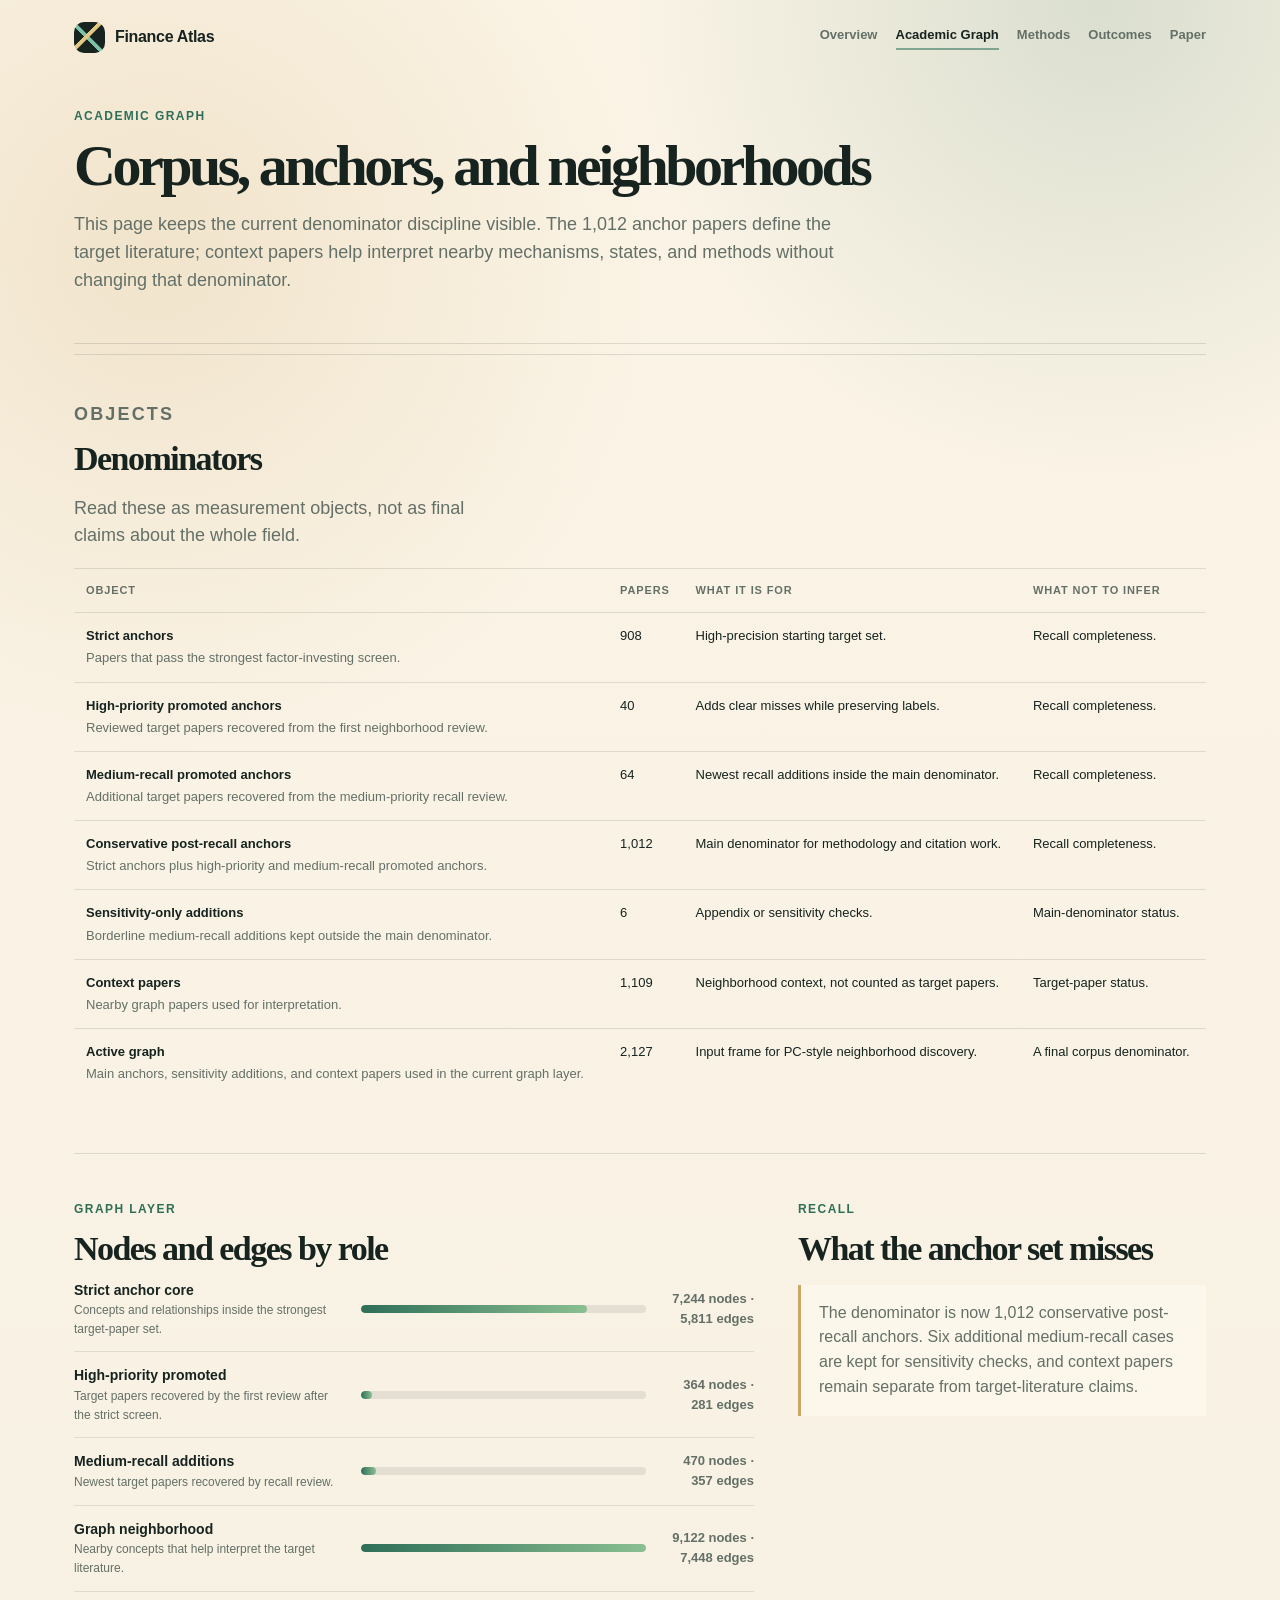
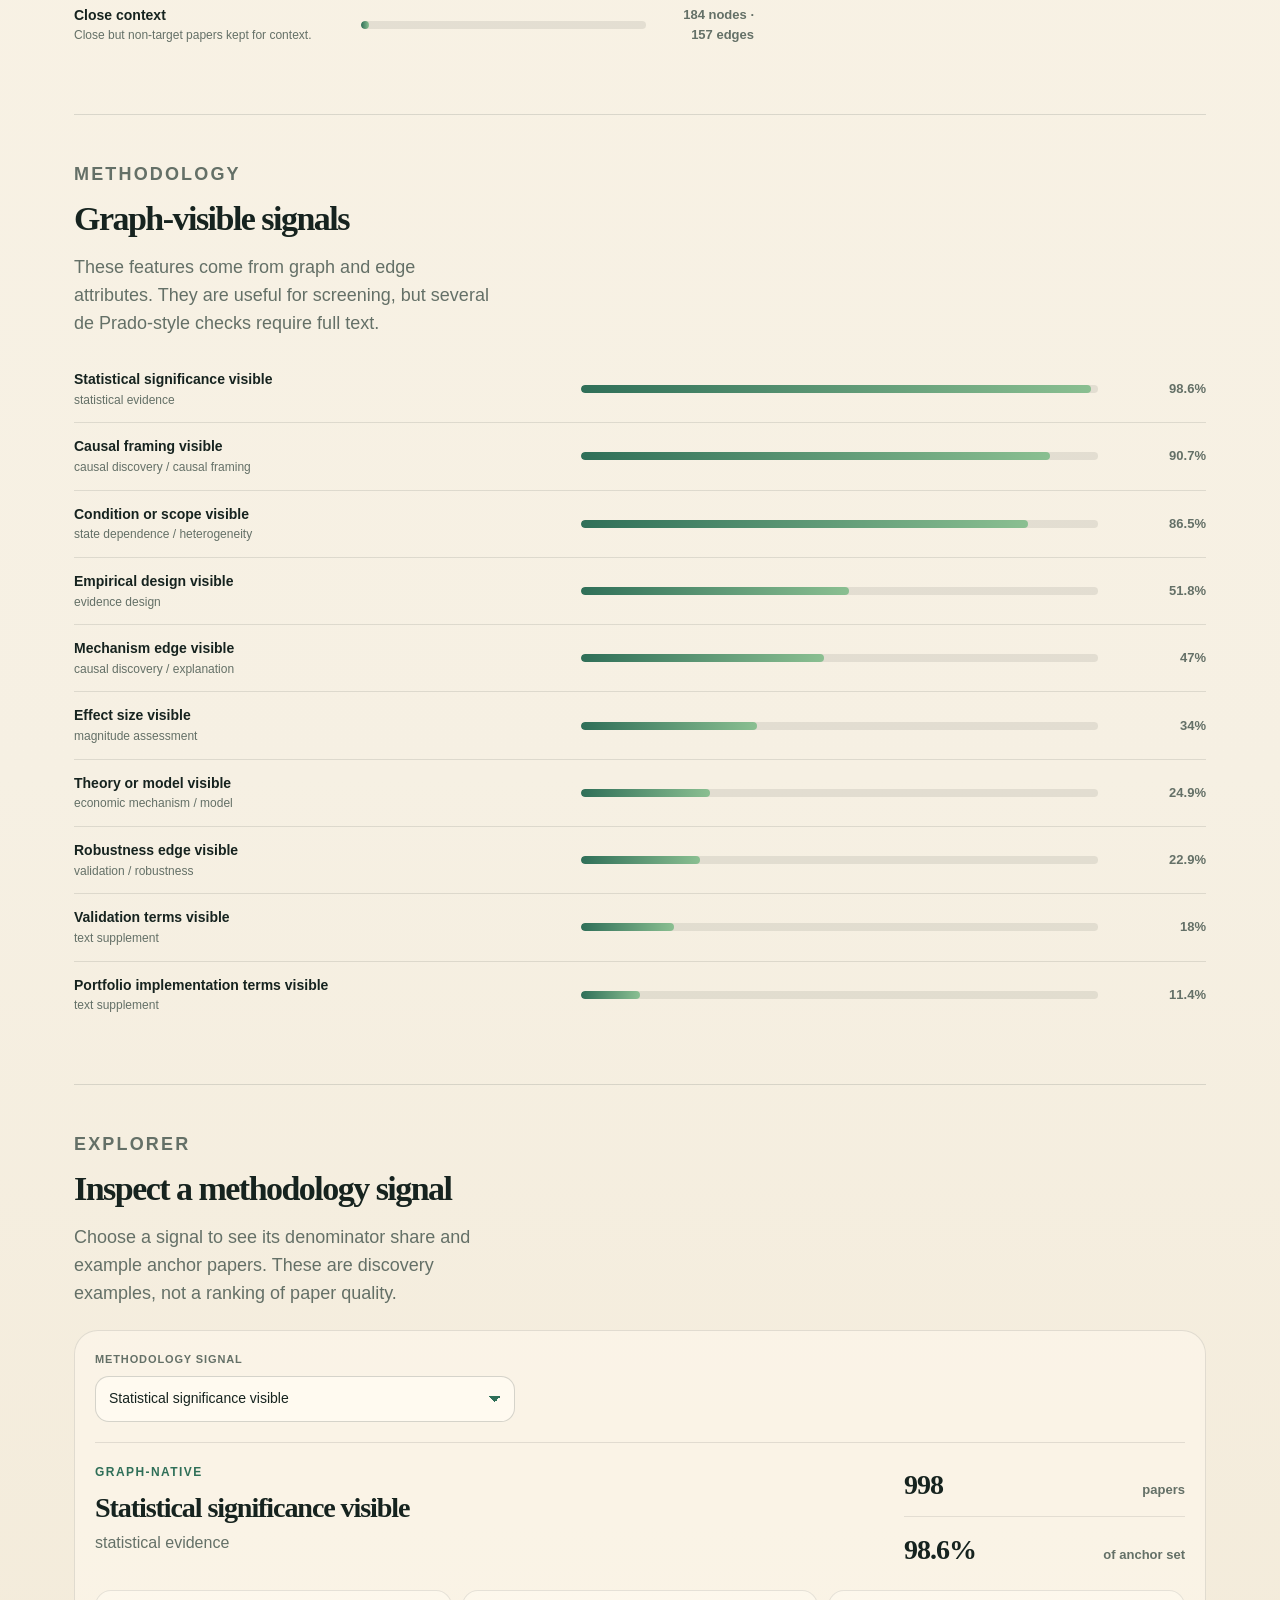
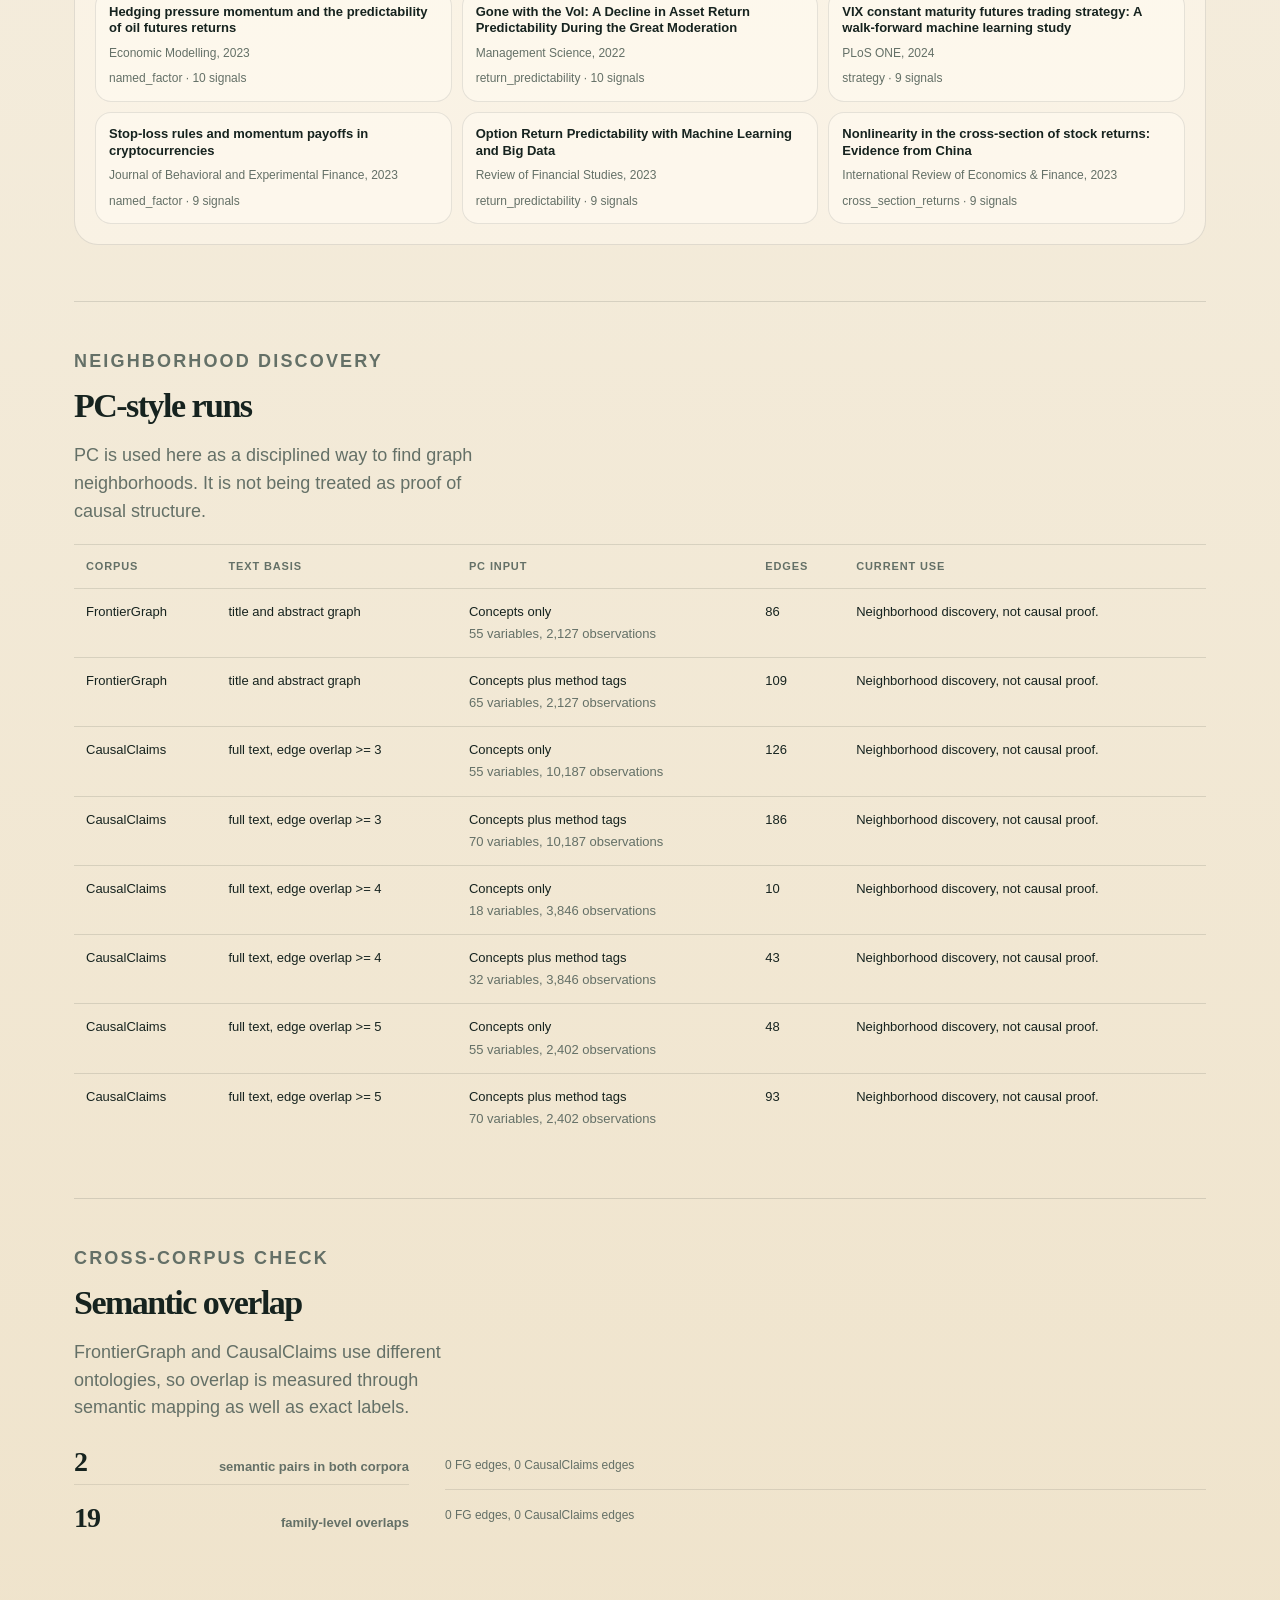
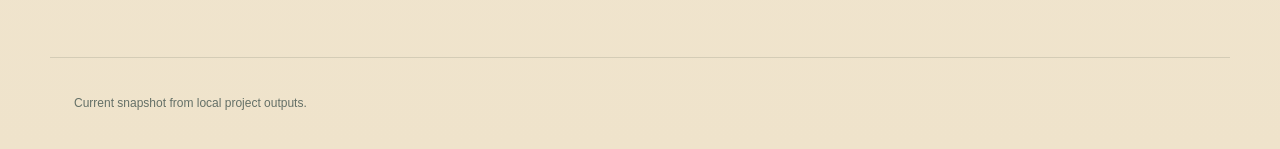
==== commit 9aea833c: "Add methodology signal explorer" ====
--- a/academic-map.html
+++ b/academic-map.html
@@ -71,6 +71,18 @@
 
       <section class="panel-section">
         <div class="section-copy">
+          <p class="eyebrow">Explorer</p>
+          <h2>Inspect a methodology signal</h2>
+          <p>
+            Choose a signal to see its denominator share and example anchor papers.
+            These are discovery examples, not a ranking of paper quality.
+          </p>
+        </div>
+        <div data-methodology-explorer></div>
+      </section>
+
+      <section class="panel-section">
+        <div class="section-copy">
           <p class="eyebrow">Neighborhood discovery</p>
           <h2>PC-style runs</h2>
           <p>
--- a/styles.css
+++ b/styles.css
@@ -494,6 +494,98 @@
   color: var(--muted);
   font-size: 13px;
   margin: 8px 0 0;
+}
+
+.explorer-panel {
+  background: rgba(255, 250, 240, 0.5);
+  border: 1px solid rgba(22, 35, 31, 0.11);
+  border-radius: 24px;
+  margin-top: 22px;
+  padding: 20px;
+}
+
+.field-control {
+  display: grid;
+  gap: 8px;
+  max-width: 420px;
+}
+
+.field-control span {
+  color: var(--muted);
+  font-size: 11px;
+  font-weight: 900;
+  letter-spacing: 0.08em;
+  text-transform: uppercase;
+}
+
+.field-control select {
+  appearance: none;
+  background:
+    linear-gradient(45deg, transparent 50%, var(--accent) 50%),
+    linear-gradient(135deg, var(--accent) 50%, transparent 50%),
+    var(--panel);
+  background-position:
+    calc(100% - 19px) 50%,
+    calc(100% - 13px) 50%,
+    100% 0;
+  background-size: 6px 6px, 6px 6px, 2.8rem 100%;
+  background-repeat: no-repeat;
+  border: 1px solid rgba(22, 35, 31, 0.18);
+  border-radius: 14px;
+  color: var(--ink);
+  font: inherit;
+  font-size: 14px;
+  padding: 11px 46px 11px 13px;
+}
+
+.explorer-summary {
+  border-top: 1px solid rgba(22, 35, 31, 0.11);
+  display: grid;
+  gap: 28px;
+  grid-template-columns: minmax(0, 1fr) minmax(220px, 0.36fr);
+  margin-top: 20px;
+  padding-top: 20px;
+}
+
+.explorer-summary h3 {
+  font-family: "Iowan Old Style", "Palatino Linotype", Georgia, serif;
+  font-size: clamp(22px, 2.2vw, 30px);
+  letter-spacing: -0.04em;
+  line-height: 1.05;
+  margin: 0;
+}
+
+.explorer-summary p:not(.eyebrow) {
+  color: var(--muted);
+  margin: 8px 0 0;
+}
+
+.paper-card-grid {
+  display: grid;
+  gap: 10px;
+  grid-template-columns: repeat(3, minmax(0, 1fr));
+  margin-top: 18px;
+}
+
+.paper-card {
+  background: rgba(255, 250, 240, 0.62);
+  border: 1px solid rgba(22, 35, 31, 0.1);
+  border-radius: 16px;
+  padding: 13px;
+}
+
+.paper-card strong {
+  display: block;
+  font-size: 13px;
+  line-height: 1.28;
+}
+
+.paper-card p,
+.paper-card span {
+  color: var(--muted);
+  display: block;
+  font-size: 12px;
+  margin: 7px 0 0;
 }
 
 .term {
@@ -543,7 +635,9 @@
   .two-column,
   .two-column.wide-left,
   .split-panel,
-  .method-flow {
+  .method-flow,
+  .explorer-summary,
+  .paper-card-grid {
     grid-template-columns: 1fr;
   }
 
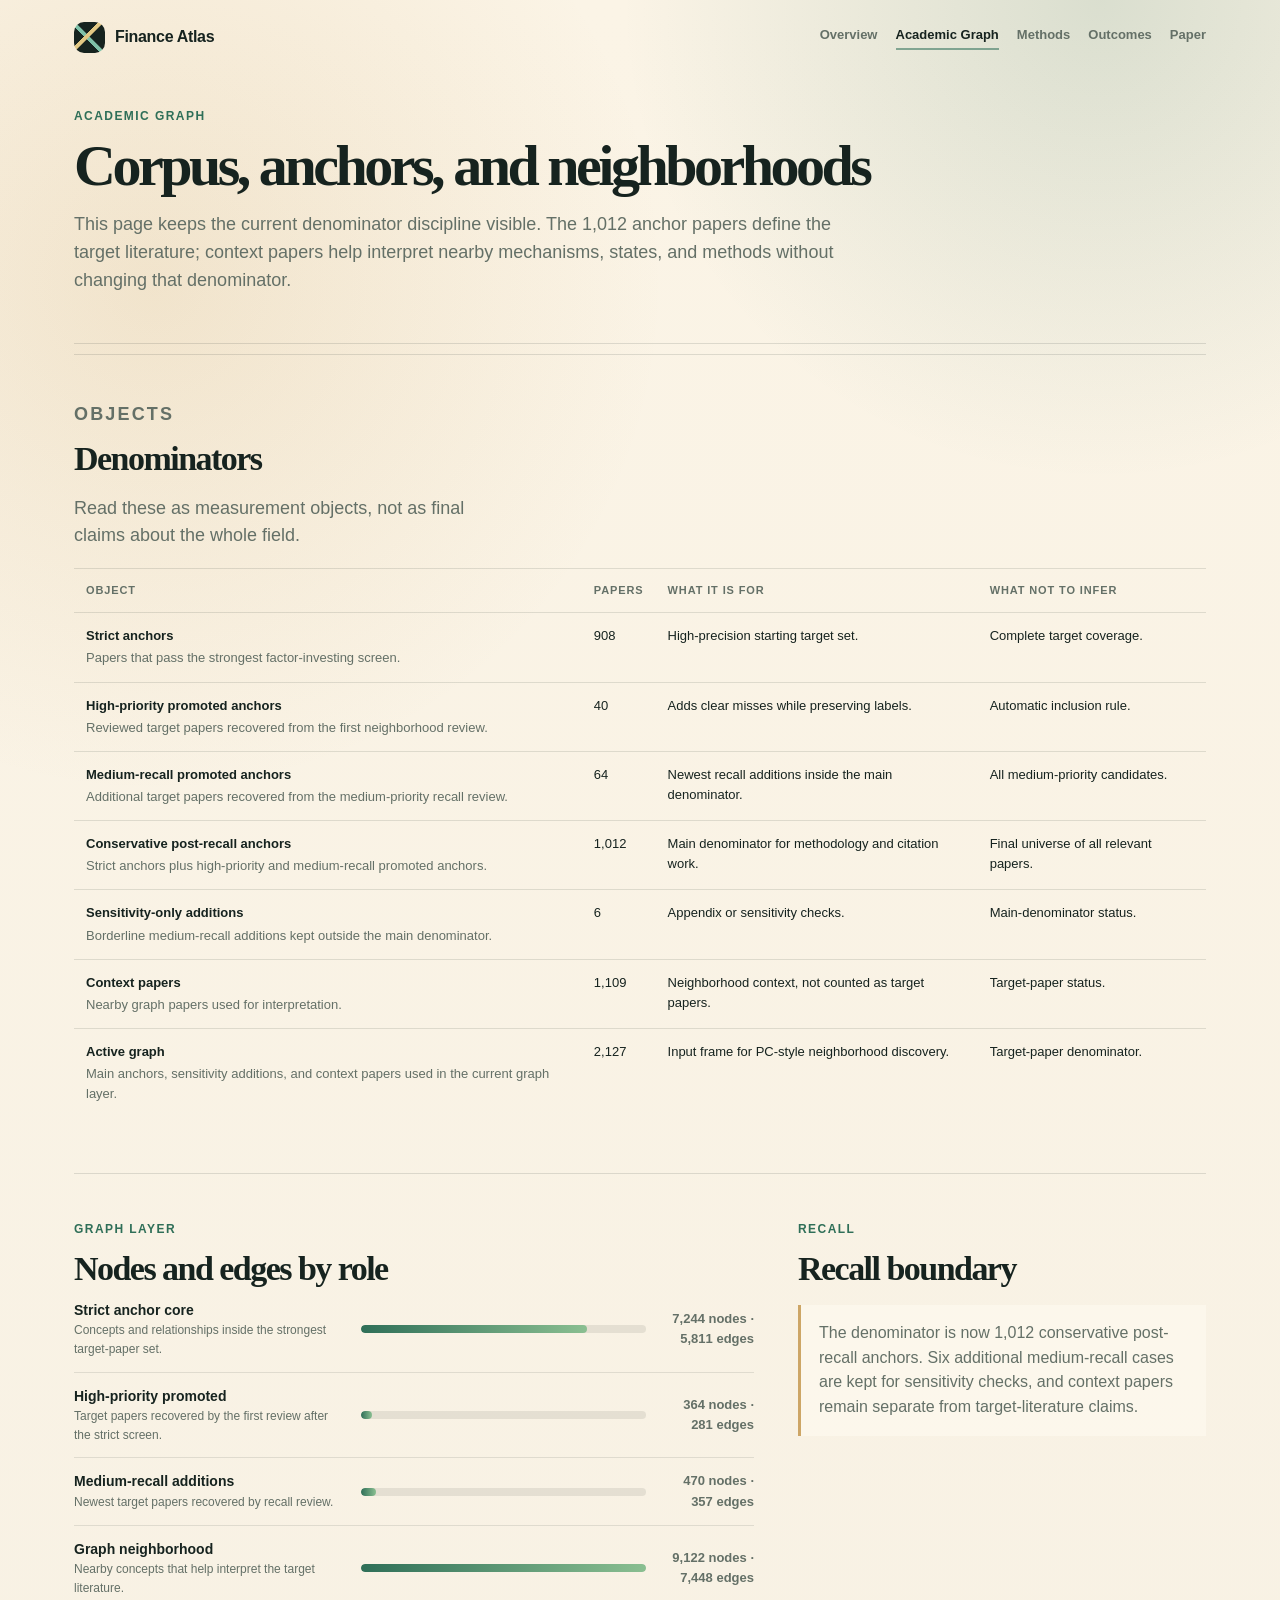
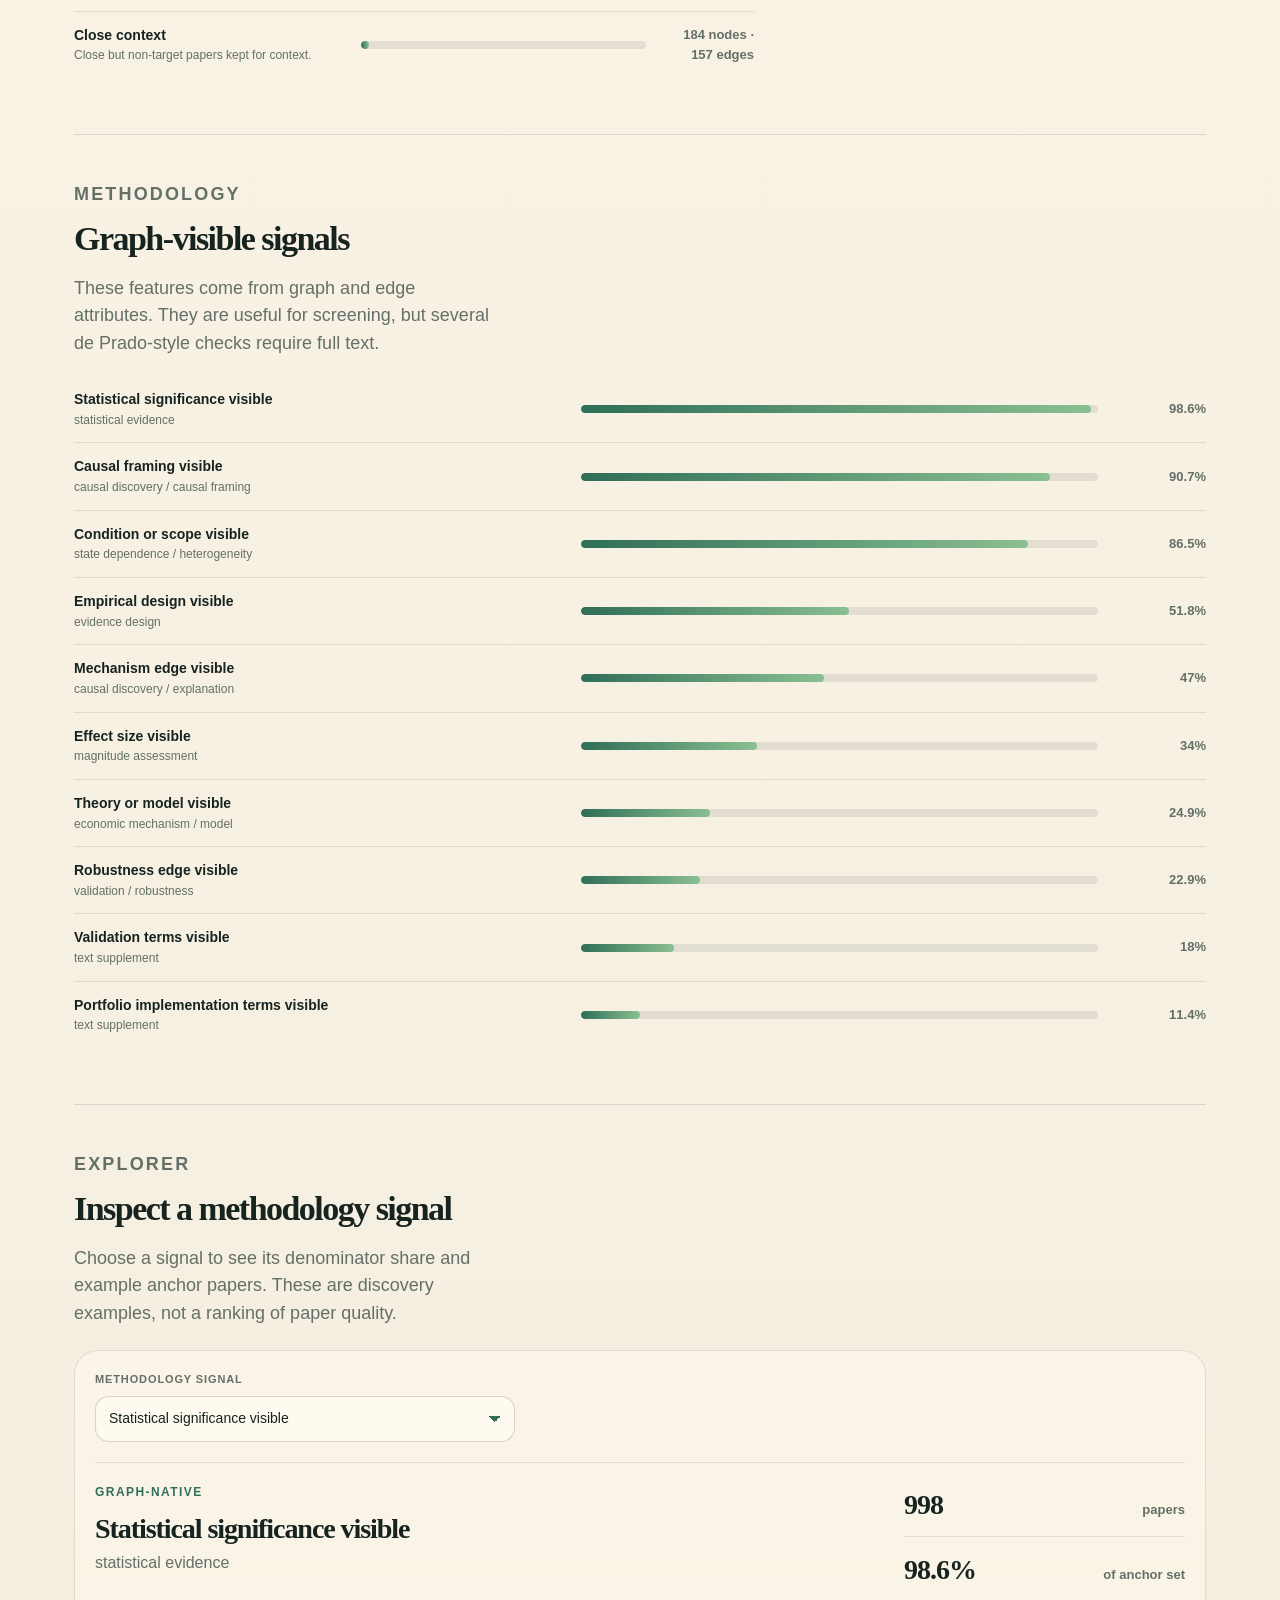
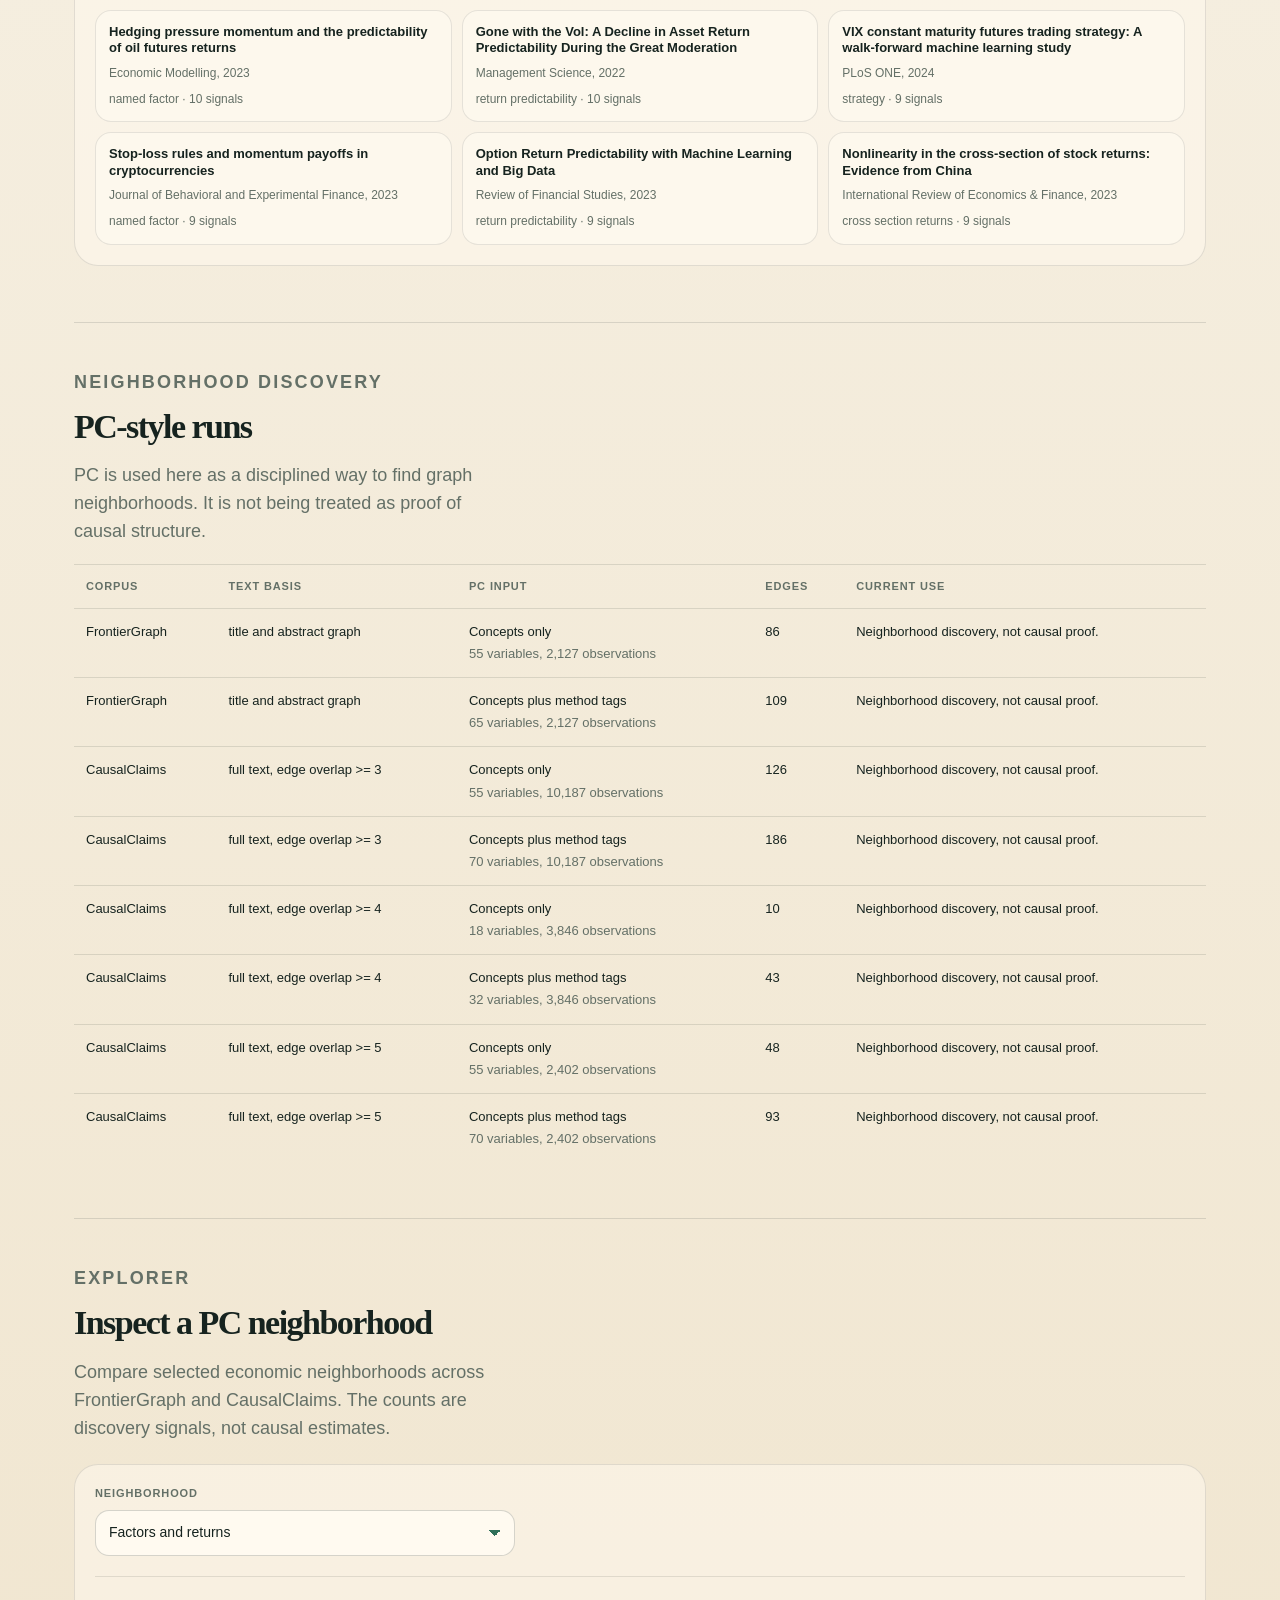
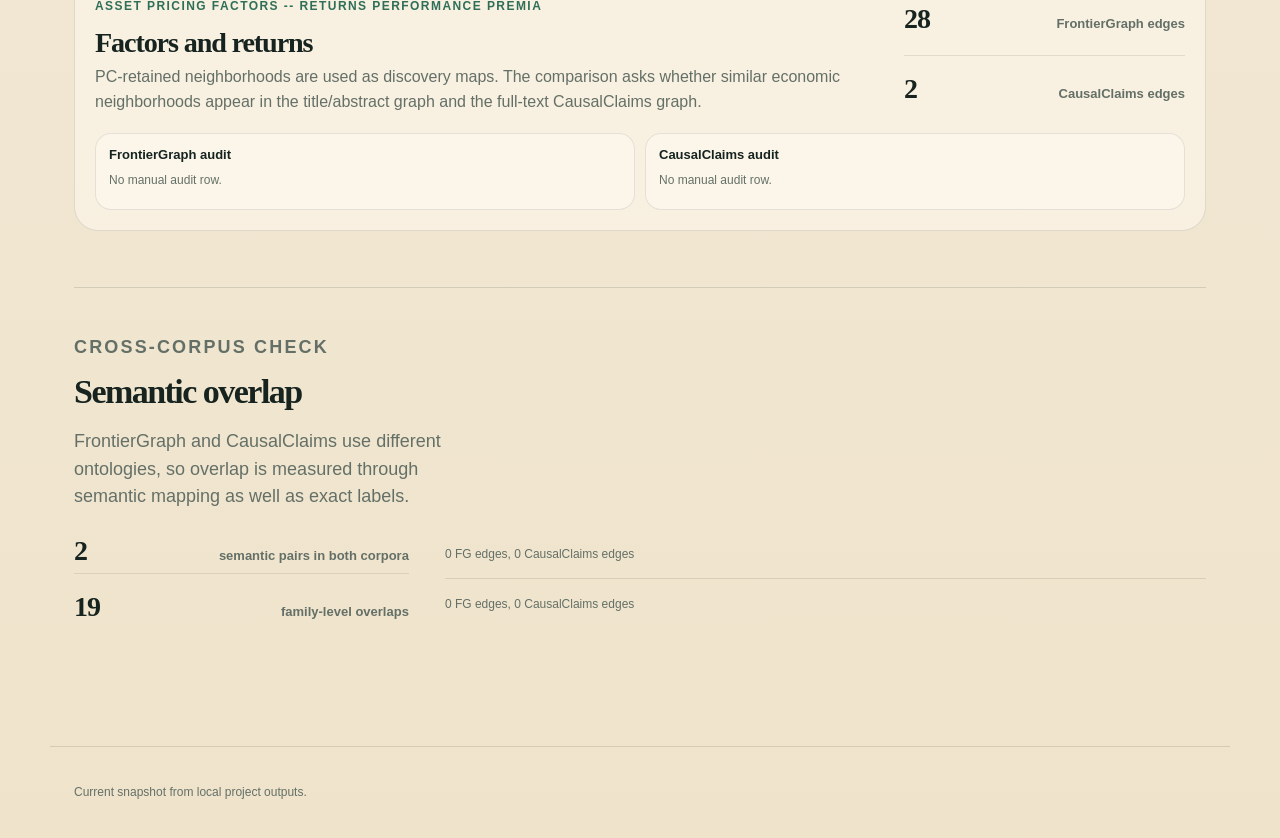
==== commit 69f9ac60: "Add PC and citation website explorers" ====
--- a/academic-map.html
+++ b/academic-map.html
@@ -48,7 +48,7 @@
         </article>
         <article>
           <p class="eyebrow">Recall</p>
-          <h2>What the anchor set misses</h2>
+          <h2>Recall boundary</h2>
           <p class="note-block">
             The denominator is now 1,012 conservative post-recall anchors. Six additional
             medium-recall cases are kept for sensitivity checks, and context papers remain
@@ -95,6 +95,18 @@
 
       <section class="panel-section">
         <div class="section-copy">
+          <p class="eyebrow">Explorer</p>
+          <h2>Inspect a PC neighborhood</h2>
+          <p>
+            Compare selected economic neighborhoods across FrontierGraph and CausalClaims.
+            The counts are discovery signals, not causal estimates.
+          </p>
+        </div>
+        <div data-pc-explorer></div>
+      </section>
+
+      <section class="panel-section">
+        <div class="section-copy">
           <p class="eyebrow">Cross-corpus check</p>
           <h2>Semantic overlap</h2>
           <p>
--- a/styles.css
+++ b/styles.css
@@ -567,6 +567,10 @@
   margin-top: 18px;
 }
 
+.paper-card-grid.two {
+  grid-template-columns: repeat(2, minmax(0, 1fr));
+}
+
 .paper-card {
   background: rgba(255, 250, 240, 0.62);
   border: 1px solid rgba(22, 35, 31, 0.1);
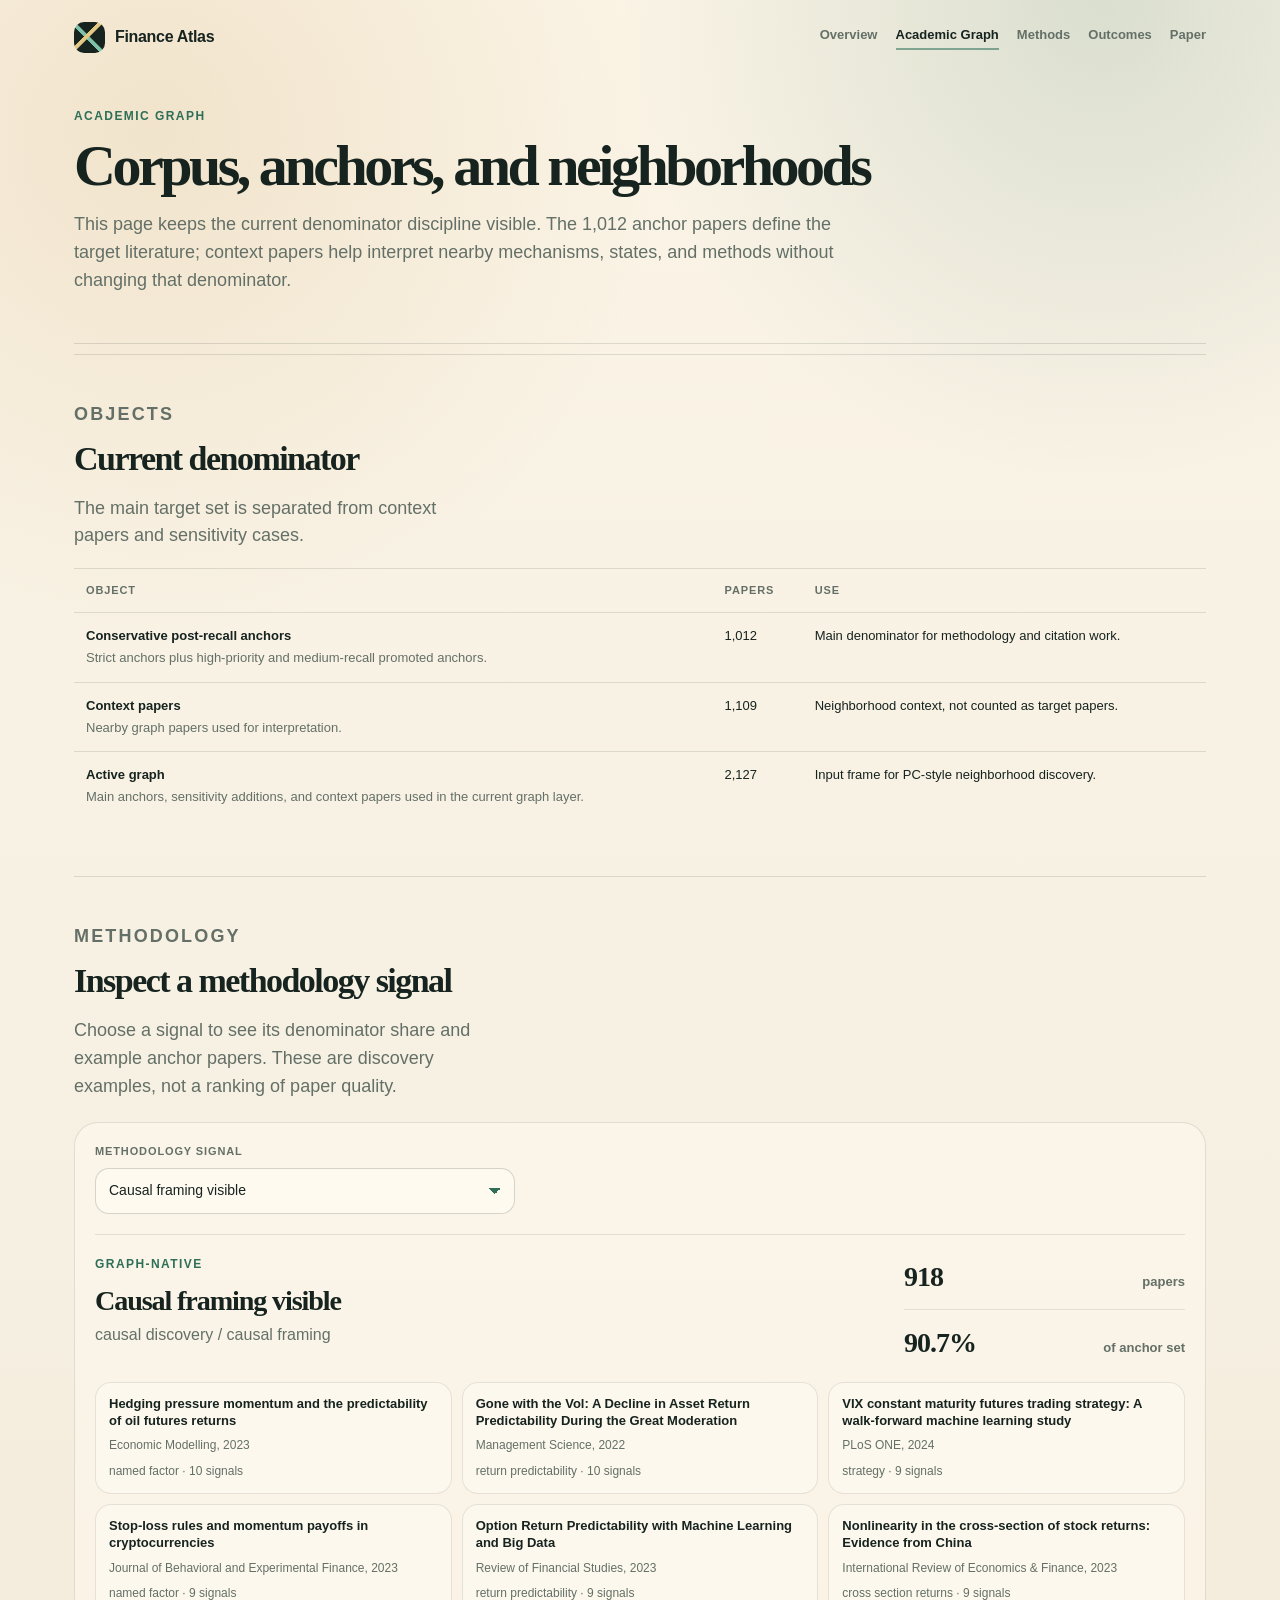
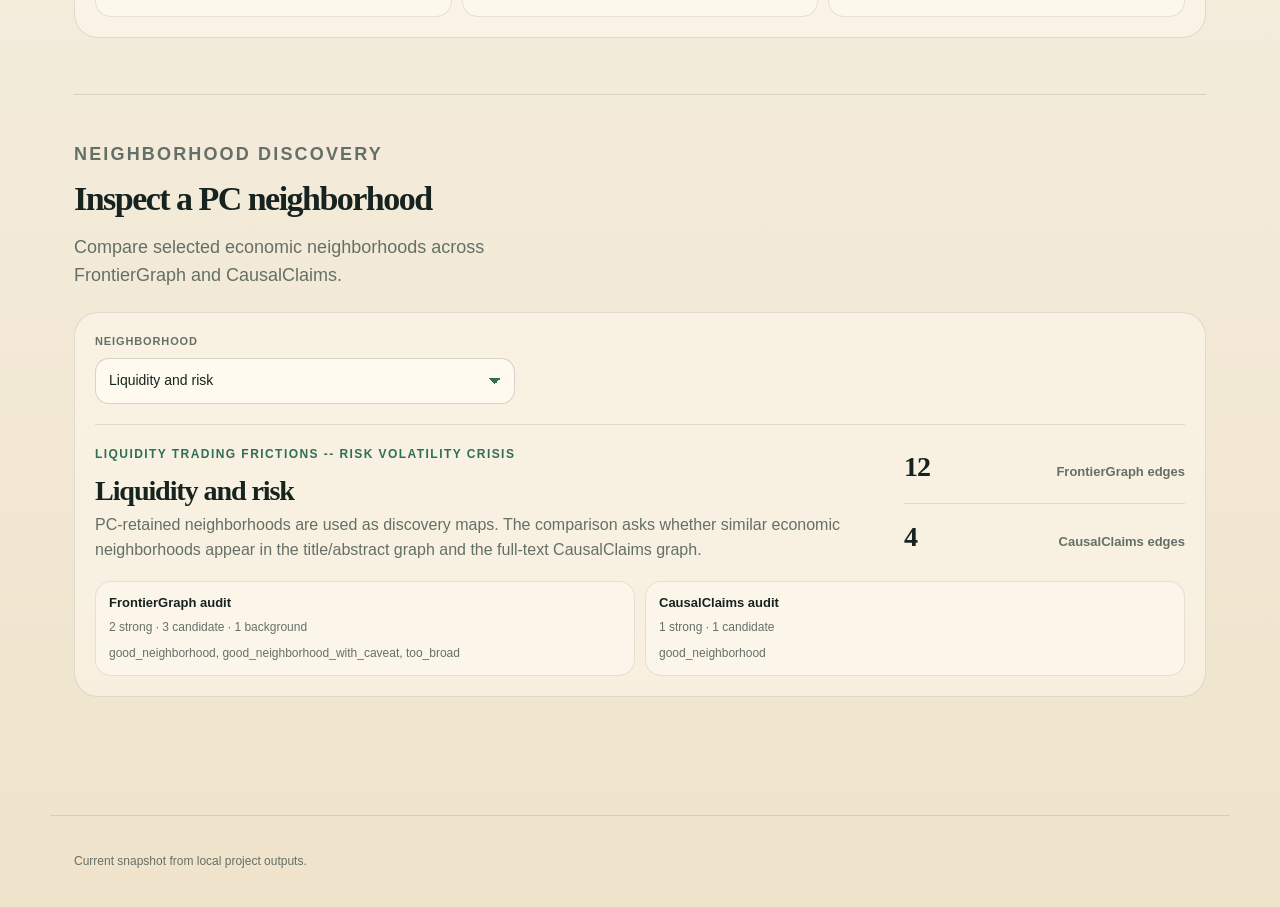
==== commit bed29783: "Prune website to core research objects" ====
--- a/academic-map.html
+++ b/academic-map.html
@@ -34,44 +34,15 @@
       <section class="panel-section">
         <div class="section-copy">
           <p class="eyebrow">Objects</p>
-          <h2>Denominators</h2>
-          <p>Read these as measurement objects, not as final claims about the whole field.</p>
+          <h2>Current denominator</h2>
+          <p>The main target set is separated from context papers and sensitivity cases.</p>
         </div>
-        <div data-denominators></div>
-      </section>
-
-      <section class="two-column wide-left">
-        <article>
-          <p class="eyebrow">Graph layer</p>
-          <h2>Nodes and edges by role</h2>
-          <div data-graph-layers></div>
-        </article>
-        <article>
-          <p class="eyebrow">Recall</p>
-          <h2>Recall boundary</h2>
-          <p class="note-block">
-            The denominator is now 1,012 conservative post-recall anchors. Six additional
-            medium-recall cases are kept for sensitivity checks, and context papers remain
-            separate from target-literature claims.
-          </p>
-        </article>
+        <div data-denominator-summary></div>
       </section>
 
       <section class="panel-section">
         <div class="section-copy">
           <p class="eyebrow">Methodology</p>
-          <h2>Graph-visible signals</h2>
-          <p>
-            These features come from graph and edge attributes. They are useful for screening,
-            but several de Prado-style checks require full text.
-          </p>
-        </div>
-        <div data-methodology-bars></div>
-      </section>
-
-      <section class="panel-section">
-        <div class="section-copy">
-          <p class="eyebrow">Explorer</p>
           <h2>Inspect a methodology signal</h2>
           <p>
             Choose a signal to see its denominator share and example anchor papers.
@@ -84,37 +55,12 @@
       <section class="panel-section">
         <div class="section-copy">
           <p class="eyebrow">Neighborhood discovery</p>
-          <h2>PC-style runs</h2>
-          <p>
-            PC is used here as a disciplined way to find graph neighborhoods. It is not being
-            treated as proof of causal structure.
-          </p>
-        </div>
-        <div data-pc-runs></div>
-      </section>
-
-      <section class="panel-section">
-        <div class="section-copy">
-          <p class="eyebrow">Explorer</p>
           <h2>Inspect a PC neighborhood</h2>
           <p>
             Compare selected economic neighborhoods across FrontierGraph and CausalClaims.
-            The counts are discovery signals, not causal estimates.
           </p>
         </div>
         <div data-pc-explorer></div>
-      </section>
-
-      <section class="panel-section">
-        <div class="section-copy">
-          <p class="eyebrow">Cross-corpus check</p>
-          <h2>Semantic overlap</h2>
-          <p>
-            FrontierGraph and CausalClaims use different ontologies, so overlap is measured
-            through semantic mapping as well as exact labels.
-          </p>
-        </div>
-        <div data-semantic-overlap></div>
       </section>
     </main>
 
--- a/styles.css
+++ b/styles.css
@@ -467,6 +467,12 @@
   color: var(--muted);
   margin-top: 18px;
   padding: 16px 18px;
+}
+
+.compact-note {
+  color: var(--muted);
+  font-size: 16px;
+  max-width: 760px;
 }
 
 .method-flow {
